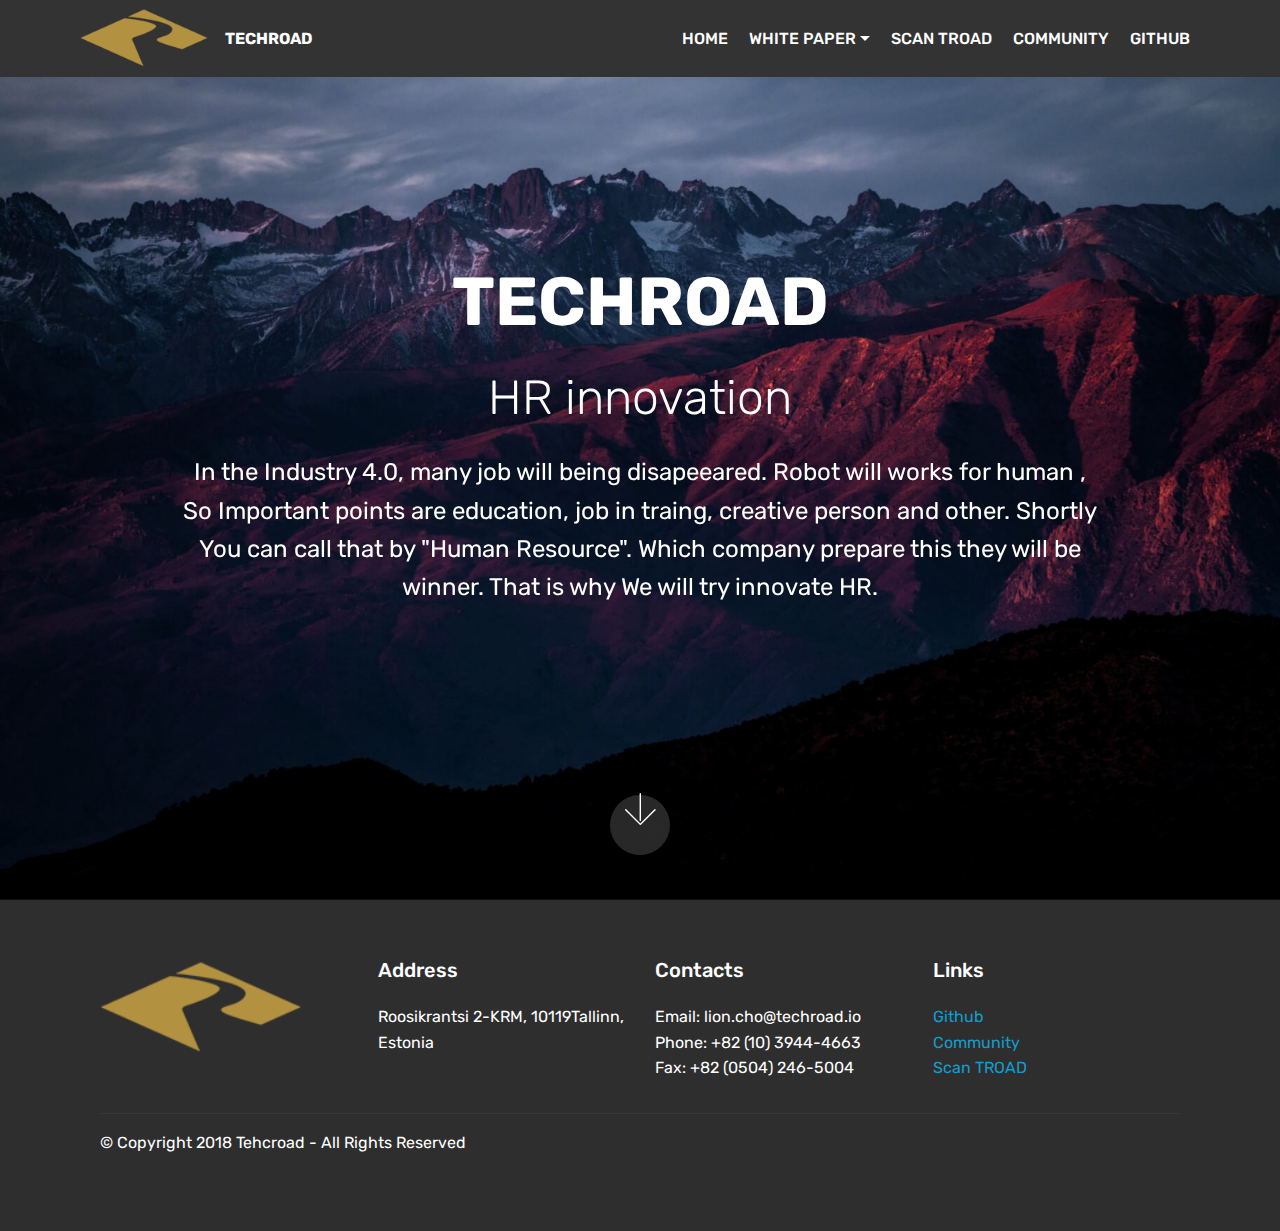
==== index.html @ 91a99c11 "Change Title" ====
<!DOCTYPE html>
<html >
<head>
  <!-- Site made with Mobirise Website Builder v4.8.1, https://mobirise.com -->
  <meta charset="UTF-8">
  <meta http-equiv="X-UA-Compatible" content="IE=edge">
  <meta name="generator" content="Mobirise v4.8.1, mobirise.com">
  <meta name="viewport" content="width=device-width, initial-scale=1, minimum-scale=1">
  <link rel="shortcut icon" href="assets/images/logo-techroad-169x78.png" type="image/x-icon">
  <meta name="description" content="">
  <title>TECHROAD - HR innovation</title>
  <link rel="stylesheet" href="assets/web/assets/mobirise-icons/mobirise-icons.css">
  <link rel="stylesheet" href="assets/tether/tether.min.css">
  <link rel="stylesheet" href="assets/bootstrap/css/bootstrap.min.css">
  <link rel="stylesheet" href="assets/bootstrap/css/bootstrap-grid.min.css">
  <link rel="stylesheet" href="assets/bootstrap/css/bootstrap-reboot.min.css">
  <link rel="stylesheet" href="assets/socicon/css/styles.css">
  <link rel="stylesheet" href="assets/dropdown/css/style.css">
  <link rel="stylesheet" href="assets/theme/css/style.css">
  <link rel="stylesheet" href="assets/mobirise/css/mbr-additional.css" type="text/css">
  <link rel="stylesheet" href="assets/mobirise/css/mbr-additional.css" type="text/css">
  <link rel="stylesheet" href="custom_assets/css/style.css" type="text/css">
  
</head>
<body>
  <section class="menu cid-qTkzRZLJNu" once="menu" id="menu1-0">

    

    <nav class="navbar navbar-expand beta-menu navbar-dropdown align-items-center navbar-fixed-top navbar-toggleable-sm">
        <button class="navbar-toggler navbar-toggler-right" type="button" data-toggle="collapse" data-target="#navbarSupportedContent" aria-controls="navbarSupportedContent" aria-expanded="false" aria-label="Toggle navigation">
            <div class="hamburger">
                <span></span>
                <span></span>
                <span></span>
                <span></span>
            </div>
        </button>
        <div class="menu-logo">
            <div class="navbar-brand">
                <span class="navbar-logo">
                    <a href="https://techroad.io">
                         <img src="assets/images/logo-techroad-169x78.png" alt="Mobirise" title="" style="height: 3.8rem;">
                    </a>
                </span>
                <span class="navbar-caption-wrap"><a class="navbar-caption text-white display-4" href="https://techroad.io">TECHROAD</a></span>
            </div>
        </div>
        <div class="collapse navbar-collapse" id="navbarSupportedContent">
            <ul class="navbar-nav nav-dropdown nav-right" data-app-modern-menu="true"><li class="nav-item">
                    <a class="nav-link link text-white display-4" href="index.html">
                        
                        HOME</a>
                </li><li class="nav-item dropdown open">
                    <a class="nav-link link text-white dropdown-toggle display-4" data-toggle="dropdown-submenu" aria-expanded="true">
                        
                        WHITE PAPER</a><div class="dropdown-menu">
                            <a class="text-white dropdown-item display-4" href="download/one_whitepaper_techroad.pdf" target="_blank">ENG, Onepaper</a>
                            <br>
                            <a class="text-white dropdown-item display-4" href="download/full_whitepaper_techroad.pdf" target="_blank">KOR, Fullpage<br></a></div>
                </li>
                <li class="nav-item"><a class="nav-link link text-white display-4" href="https://scan.techroad.io" target="_blank">SCAN TROAD</a></li><li class="nav-item"><a class="nav-link link text-white display-4" href="https://www.facebook.com/techroadio" target="_blank">
                        
                        COMMUNITY</a></li><li class="nav-item"><a class="nav-link link text-white display-4" href="https://github.com/chaineers/techroadcoin" target="_blank">GITHUB</a></li></ul>
            
        </div>
    </nav>
</section>

<section class="cid-qTkA127IK8 mbr-fullscreen mbr-parallax-background" id="header2-1">

    

    

    <div class="container align-center">
        <div class="row justify-content-md-center">
            <div class="mbr-white col-md-10">
                <h1 class="mbr-section-title mbr-bold pb-3 mbr-fonts-style display-1">TECHROAD</h1>
                <h3 class="mbr-section-subtitle align-center mbr-light pb-3 mbr-fonts-style display-2">
                    HR innovation</h3>
                <p class="mbr-text pb-3 mbr-fonts-style display-5">In the Industry 4.0, many job will being disapeeared. Robot will works for human , So Important points are education, job in traing, creative person and other. Shortly You can call that by "Human Resource". Which company prepare this they will be winner. That is why We will try innovate HR.</p>
                
            </div>
        </div>
    </div>
    <div class="mbr-arrow hidden-sm-down" aria-hidden="true">
        <a href="#next">
            <i class="mbri-down mbr-iconfont"></i>
        </a>
    </div>
</section>

<section class="cid-qTkAaeaxX5" id="footer1-2">

    

    

    <div class="container">
        <div class="media-container-row content text-white">
            <div class="col-12 col-md-3">
                <div class="media-wrap">
                    <a href="https://mobirise.com/">
                        <img src="assets/images/logo-techroad-169x78.png" alt="Mobirise" title="">
                    </a>
                </div>
            </div>
            <div class="col-12 col-md-3 mbr-fonts-style display-7">
                <h5 class="pb-3">
                    Address
                </h5>
                <p class="mbr-text">Roosikrantsi 2-KRM, 10119Tallinn, Estonia</p>
            </div>
            <div class="col-12 col-md-3 mbr-fonts-style display-7">
                <h5 class="pb-3">
                    Contacts
                </h5>
                <p class="mbr-text">
                    Email: lion.cho@techroad.io &nbsp; &nbsp;&nbsp;<br>Phone: +82 (10) 3944-4663 &nbsp; &nbsp;<br>Fax: +82 (0504) 246-5004
                </p>
            </div>
            <div class="col-12 col-md-3 mbr-fonts-style display-7">
                <h5 class="pb-3">
                    Links
                </h5>
                <p class="mbr-text"><a href="https://github.com/chaineers/techroadcoin" target="_blank">Github</a><br><a href="https://www.facebook.com/techroadio" target="_blank">Community</a><br><a href="https://a7exuhkake.execute-api.ap-northeast-2.amazonaws.com/prod/summary" target="_blank">Scan&nbsp;TROAD</a></p>
            </div>
        </div>
        <div class="footer-lower">
            <div class="media-container-row">
                <div class="col-sm-12">
                    <hr>
                </div>
            </div>
            <div class="media-container-row mbr-white">
                <div class="col-sm-6 copyright">
                    <p class="mbr-text mbr-fonts-style display-7">
                        © Copyright 2018 Tehcroad - All Rights Reserved
                    </p>
                </div>
                <div class="col-md-6">
                    
                </div>
            </div>
        </div>
    </div>
</section>


  <script src="assets/web/assets/jquery/jquery.min.js"></script>
  <script src="assets/popper/popper.min.js"></script>
  <script src="assets/tether/tether.min.js"></script>
  <script src="assets/bootstrap/js/bootstrap.min.js"></script>
  <script src="assets/dropdown/js/script.min.js"></script>
  <script src="assets/touchswipe/jquery.touch-swipe.min.js"></script>
  <script src="assets/parallax/jarallax.min.js"></script>
  <script src="assets/smoothscroll/smooth-scroll.js"></script>
  <script src="assets/theme/js/script.js"></script>
  <script src="custom_assets/js/script.js"></script>
  
  
</body>
</html>
---- assets/web/assets/mobirise-icons/mobirise-icons.css ----
@font-face {
  font-family: 'MobiriseIcons';
  src:  url('mobirise-icons.eot?spat4u');
  src:  url('mobirise-icons.eot?spat4u#iefix') format('embedded-opentype'),
    url('mobirise-icons.ttf?spat4u') format('truetype'),
    url('mobirise-icons.woff?spat4u') format('woff'),
    url('mobirise-icons.svg?spat4u#MobiriseIcons') format('svg');
  font-weight: normal;
  font-style: normal;
}

[class^="mbri-"], [class*=" mbri-"] {
  /* use !important to prevent issues with browser extensions that change fonts */
  font-family: MobiriseIcons !important;
  speak: none;
  font-style: normal;
  font-weight: normal;
  font-variant: normal;
  text-transform: none;
  line-height: 1;

  /* Better Font Rendering =========== */
  -webkit-font-smoothing: antialiased;
  -moz-osx-font-smoothing: grayscale;
}

.mbri-add-submenu:before {
  content: "\e900";
}
.mbri-alert:before {
  content: "\e901";
}
.mbri-align-center:before {
  content: "\e902";
}
.mbri-align-justify:before {
  content: "\e903";
}
.mbri-align-left:before {
  content: "\e904";
}
.mbri-align-right:before {
  content: "\e905";
}
.mbri-android:before {
  content: "\e906";
}
.mbri-apple:before {
  content: "\e907";
}
.mbri-arrow-down:before {
  content: "\e908";
}
.mbri-arrow-next:before {
  content: "\e909";
}
.mbri-arrow-prev:before {
  content: "\e90a";
}
.mbri-arrow-up:before {
  content: "\e90b";
}
.mbri-bold:before {
  content: "\e90c";
}
.mbri-bookmark:before {
  content: "\e90d";
}
.mbri-bootstrap:before {
  content: "\e90e";
}
.mbri-briefcase:before {
  content: "\e90f";
}
.mbri-browse:before {
  content: "\e910";
}
.mbri-bulleted-list:before {
  content: "\e911";
}
.mbri-calendar:before {
  content: "\e912";
}
.mbri-camera:before {
  content: "\e913";
}
.mbri-cart-add:before {
  content: "\e914";
}
.mbri-cart-full:before {
  content: "\e915";
}
.mbri-cash:before {
  content: "\e916";
}
.mbri-change-style:before {
  content: "\e917";
}
.mbri-chat:before {
  content: "\e918";
}
.mbri-clock:before {
  content: "\e919";
}
.mbri-close:before {
  content: "\e91a";
}
.mbri-cloud:before {
  content: "\e91b";
}
.mbri-code:before {
  content: "\e91c";
}
.mbri-contact-form:before {
  content: "\e91d";
}
.mbri-credit-card:before {
  content: "\e91e";
}
.mbri-cursor-click:before {
  content: "\e91f";
}
.mbri-cust-feedback:before {
  content: "\e920";
}
.mbri-database:before {
  content: "\e921";
}
.mbri-delivery:before {
  content: "\e922";
}
.mbri-desktop:before {
  content: "\e923";
}
.mbri-devices:before {
  content: "\e924";
}
.mbri-down:before {
  content: "\e925";
}
.mbri-download:before {
  content: "\e989";
}
.mbri-drag-n-drop:before {
  content: "\e927";
}
.mbri-drag-n-drop2:before {
  content: "\e928";
}
.mbri-edit:before {
  content: "\e929";
}
.mbri-edit2:before {
  content: "\e92a";
}
.mbri-error:before {
  content: "\e92b";
}
.mbri-extension:before {
  content: "\e92c";
}
.mbri-features:before {
  content: "\e92d";
}
.mbri-file:before {
  content: "\e92e";
}
.mbri-flag:before {
  content: "\e92f";
}
.mbri-folder:before {
  content: "\e930";
}
.mbri-gift:before {
  content: "\e931";
}
.mbri-github:before {
  content: "\e932";
}
.mbri-globe:before {
  content: "\e933";
}
.mbri-globe-2:before {
  content: "\e934";
}
.mbri-growing-chart:before {
  content: "\e935";
}
.mbri-hearth:before {
  content: "\e936";
}
.mbri-help:before {
  content: "\e937";
}
.mbri-home:before {
  content: "\e938";
}
.mbri-hot-cup:before {
  content: "\e939";
}
.mbri-idea:before {
  content: "\e93a";
}
.mbri-image-gallery:before {
  content: "\e93b";
}
.mbri-image-slider:before {
  content: "\e93c";
}
.mbri-info:before {
  content: "\e93d";
}
.mbri-italic:before {
  content: "\e93e";
}
.mbri-key:before {
  content: "\e93f";
}
.mbri-laptop:before {
  content: "\e940";
}
.mbri-layers:before {
  content: "\e941";
}
.mbri-left-right:before {
  content: "\e942";
}
.mbri-left:before {
  content: "\e943";
}
.mbri-letter:before {
  content: "\e944";
}
.mbri-like:before {
  content: "\e945";
}
.mbri-link:before {
  content: "\e946";
}
.mbri-lock:before {
  content: "\e947";
}
.mbri-login:before {
  content: "\e948";
}
.mbri-logout:before {
  content: "\e949";
}
.mbri-magic-stick:before {
  content: "\e94a";
}
.mbri-map-pin:before {
  content: "\e94b";
}
.mbri-menu:before {
  content: "\e94c";
}
.mbri-mobile:before {
  content: "\e94d";
}
.mbri-mobile2:before {
  content: "\e94e";
}
.mbri-mobirise:before {
  content: "\e94f";
}
.mbri-more-horizontal:before {
  content: "\e950";
}
.mbri-more-vertical:before {
  content: "\e951";
}
.mbri-music:before {
  content: "\e952";
}
.mbri-new-file:before {
  content: "\e953";
}
.mbri-numbered-list:before {
  content: "\e954";
}
.mbri-opened-folder:before {
  content: "\e955";
}
.mbri-pages:before {
  content: "\e956";
}
.mbri-paper-plane:before {
  content: "\e957";
}
.mbri-paperclip:before {
  content: "\e958";
}
.mbri-photo:before {
  content: "\e959";
}
.mbri-photos:before {
  content: "\e95a";
}
.mbri-pin:before {
  content: "\e95b";
}
.mbri-play:before {
  content: "\e95c";
}
.mbri-plus:before {
  content: "\e95d";
}
.mbri-preview:before {
  content: "\e95e";
}
.mbri-print:before {
  content: "\e95f";
}
.mbri-protect:before {
  content: "\e960";
}
.mbri-question:before {
  content: "\e961";
}
.mbri-quote-left:before {
  content: "\e962";
}
.mbri-quote-right:before {
  content: "\e963";
}
.mbri-refresh:before {
  content: "\e964";
}
.mbri-responsive:before {
  content: "\e965";
}
.mbri-right:before {
  content: "\e966";
}
.mbri-rocket:before {
  content: "\e967";
}
.mbri-sad-face:before {
  content: "\e968";
}
.mbri-sale:before {
  content: "\e969";
}
.mbri-save:before {
  content: "\e96a";
}
.mbri-search:before {
  content: "\e96b";
}
.mbri-setting:before {
  content: "\e96c";
}
.mbri-setting2:before {
  content: "\e96d";
}
.mbri-setting3:before {
  content: "\e96e";
}
.mbri-share:before {
  content: "\e96f";
}
.mbri-shopping-bag:before {
  content: "\e970";
}
.mbri-shopping-basket:before {
  content: "\e971";
}
.mbri-shopping-cart:before {
  content: "\e972";
}
.mbri-sites:before {
  content: "\e973";
}
.mbri-smile-face:before {
  content: "\e974";
}
.mbri-speed:before {
  content: "\e975";
}
.mbri-star:before {
  content: "\e976";
}
.mbri-success:before {
  content: "\e977";
}
.mbri-sun:before {
  content: "\e978";
}
.mbri-sun2:before {
  content: "\e979";
}
.mbri-tablet:before {
  content: "\e97a";
}
.mbri-tablet-vertical:before {
  content: "\e97b";
}
.mbri-target:before {
  content: "\e97c";
}
.mbri-timer:before {
  content: "\e97d";
}
.mbri-to-ftp:before {
  content: "\e97e";
}
.mbri-to-local-drive:before {
  content: "\e97f";
}
.mbri-touch-swipe:before {
  content: "\e980";
}
.mbri-touch:before {
  content: "\e981";
}
.mbri-trash:before {
  content: "\e982";
}
.mbri-underline:before {
  content: "\e983";
}
.mbri-unlink:before {
  content: "\e984";
}
.mbri-unlock:before {
  content: "\e985";
}
.mbri-up-down:before {
  content: "\e986";
}
.mbri-up:before {
  content: "\e987";
}
.mbri-update:before {
  content: "\e988";
}
.mbri-upload:before {
 content: "\e926"; 
}
.mbri-user:before {
  content: "\e98a";
}
.mbri-user2:before {
  content: "\e98b";
}
.mbri-users:before {
  content: "\e98c";
}
.mbri-video:before {
  content: "\e98d";
}
.mbri-video-play:before {
  content: "\e98e";
}
.mbri-watch:before {
  content: "\e98f";
}
.mbri-website-theme:before {
  content: "\e990";
}
.mbri-wifi:before {
  content: "\e991";
}
.mbri-windows:before {
  content: "\e992";
}
.mbri-zoom-out:before {
  content: "\e993";
}
.mbri-redo:before {
  content: "\e994";
}
.mbri-undo:before {
  content: "\e995";
}
---- assets/socicon/css/styles.css ----
@charset "UTF-8";

@font-face {
  font-family: "socicon";
  src:url("../fonts/socicon.eot");
  src:url("../fonts/socicon.eot?#iefix") format("embedded-opentype"),
    url("../fonts/socicon.woff") format("woff"),
    url("../fonts/socicon.ttf") format("truetype"),
    url("../fonts/socicon.svg#socicon") format("svg");
  font-weight: normal;
  font-style: normal;

}

[data-icon]:before {
  font-family: "socicon" !important;
  content: attr(data-icon);
  font-style: normal !important;
  font-weight: normal !important;
  font-variant: normal !important;
  text-transform: none !important;
  speak: none;
  line-height: 1;
  -webkit-font-smoothing: antialiased;
  -moz-osx-font-smoothing: grayscale;
}

[class^="socicon-"]:before,
[class*=" socicon-"]:before {
  font-family: "socicon" !important;
  font-style: normal !important;
  font-weight: normal !important;
  font-variant: normal !important;
  text-transform: none !important;
  speak: none;
  line-height: 1;
  -webkit-font-smoothing: antialiased;
  -moz-osx-font-smoothing: grayscale;
}

.socicon-modelmayhem:before {
  content: "\e000";
}
.socicon-mixcloud:before {
  content: "\e001";
}
.socicon-drupal:before {
  content: "\e002";
}
.socicon-swarm:before {
  content: "\e003";
}
.socicon-istock:before {
  content: "\e004";
}
.socicon-yammer:before {
  content: "\e005";
}
.socicon-ello:before {
  content: "\e006";
}
.socicon-stackoverflow:before {
  content: "\e007";
}
.socicon-persona:before {
  content: "\e008";
}
.socicon-triplej:before {
  content: "\e009";
}
.socicon-houzz:before {
  content: "\e00a";
}
.socicon-rss:before {
  content: "\e00b";
}
.socicon-paypal:before {
  content: "\e00c";
}
.socicon-odnoklassniki:before {
  content: "\e00d";
}
.socicon-airbnb:before {
  content: "\e00e";
}
.socicon-periscope:before {
  content: "\e00f";
}
.socicon-outlook:before {
  content: "\e010";
}
.socicon-coderwall:before {
  content: "\e011";
}
.socicon-tripadvisor:before {
  content: "\e012";
}
.socicon-appnet:before {
  content: "\e013";
}
.socicon-goodreads:before {
  content: "\e014";
}
.socicon-tripit:before {
  content: "\e015";
}
.socicon-lanyrd:before {
  content: "\e016";
}
.socicon-slideshare:before {
  content: "\e017";
}
.socicon-buffer:before {
  content: "\e018";
}
.socicon-disqus:before {
  content: "\e019";
}
.socicon-vkontakte:before {
  content: "\e01a";
}
.socicon-whatsapp:before {
  content: "\e01b";
}
.socicon-patreon:before {
  content: "\e01c";
}
.socicon-storehouse:before {
  content: "\e01d";
}
.socicon-pocket:before {
  content: "\e01e";
}
.socicon-mail:before {
  content: "\e01f";
}
.socicon-blogger:before {
  content: "\e020";
}
.socicon-technorati:before {
  content: "\e021";
}
.socicon-reddit:before {
  content: "\e022";
}
.socicon-dribbble:before {
  content: "\e023";
}
.socicon-stumbleupon:before {
  content: "\e024";
}
.socicon-digg:before {
  content: "\e025";
}
.socicon-envato:before {
  content: "\e026";
}
.socicon-behance:before {
  content: "\e027";
}
.socicon-delicious:before {
  content: "\e028";
}
.socicon-deviantart:before {
  content: "\e029";
}
.socicon-forrst:before {
  content: "\e02a";
}
.socicon-play:before {
  content: "\e02b";
}
.socicon-zerply:before {
  content: "\e02c";
}
.socicon-wikipedia:before {
  content: "\e02d";
}
.socicon-apple:before {
  content: "\e02e";
}
.socicon-flattr:before {
  content: "\e02f";
}
.socicon-github:before {
  content: "\e030";
}
.socicon-renren:before {
  content: "\e031";
}
.socicon-friendfeed:before {
  content: "\e032";
}
.socicon-newsvine:before {
  content: "\e033";
}
.socicon-identica:before {
  content: "\e034";
}
.socicon-bebo:before {
  content: "\e035";
}
.socicon-zynga:before {
  content: "\e036";
}
.socicon-steam:before {
  content: "\e037";
}
.socicon-xbox:before {
  content: "\e038";
}
.socicon-windows:before {
  content: "\e039";
}
.socicon-qq:before {
  content: "\e03a";
}
.socicon-douban:before {
  content: "\e03b";
}
.socicon-meetup:before {
  content: "\e03c";
}
.socicon-playstation:before {
  content: "\e03d";
}
.socicon-android:before {
  content: "\e03e";
}
.socicon-snapchat:before {
  content: "\e03f";
}
.socicon-twitter:before {
  content: "\e040";
}
.socicon-facebook:before {
  content: "\e041";
}
.socicon-googleplus:before {
  content: "\e042";
}
.socicon-pinterest:before {
  content: "\e043";
}
.socicon-foursquare:before {
  content: "\e044";
}
.socicon-yahoo:before {
  content: "\e045";
}
.socicon-skype:before {
  content: "\e046";
}
.socicon-yelp:before {
  content: "\e047";
}
.socicon-feedburner:before {
  content: "\e048";
}
.socicon-linkedin:before {
  content: "\e049";
}
.socicon-viadeo:before {
  content: "\e04a";
}
.socicon-xing:before {
  content: "\e04b";
}
.socicon-myspace:before {
  content: "\e04c";
}
.socicon-soundcloud:before {
  content: "\e04d";
}
.socicon-spotify:before {
  content: "\e04e";
}
.socicon-grooveshark:before {
  content: "\e04f";
}
.socicon-lastfm:before {
  content: "\e050";
}
.socicon-youtube:before {
  content: "\e051";
}
.socicon-vimeo:before {
  content: "\e052";
}
.socicon-dailymotion:before {
  content: "\e053";
}
.socicon-vine:before {
  content: "\e054";
}
.socicon-flickr:before {
  content: "\e055";
}
.socicon-500px:before {
  content: "\e056";
}
.socicon-wordpress:before {
  content: "\e058";
}
.socicon-tumblr:before {
  content: "\e059";
}
.socicon-twitch:before {
  content: "\e05a";
}
.socicon-8tracks:before {
  content: "\e05b";
}
.socicon-amazon:before {
  content: "\e05c";
}
.socicon-icq:before {
  content: "\e05d";
}
.socicon-smugmug:before {
  content: "\e05e";
}
.socicon-ravelry:before {
  content: "\e05f";
}
.socicon-weibo:before {
  content: "\e060";
}
.socicon-baidu:before {
  content: "\e061";
}
.socicon-angellist:before {
  content: "\e062";
}
.socicon-ebay:before {
  content: "\e063";
}
.socicon-imdb:before {
  content: "\e064";
}
.socicon-stayfriends:before {
  content: "\e065";
}
.socicon-residentadvisor:before {
  content: "\e066";
}
.socicon-google:before {
  content: "\e067";
}
.socicon-yandex:before {
  content: "\e068";
}
.socicon-sharethis:before {
  content: "\e069";
}
.socicon-bandcamp:before {
  content: "\e06a";
}
.socicon-itunes:before {
  content: "\e06b";
}
.socicon-deezer:before {
  content: "\e06c";
}
.socicon-telegram:before {
  content: "\e06e";
}
.socicon-openid:before {
  content: "\e06f";
}
.socicon-amplement:before {
  content: "\e070";
}
.socicon-viber:before {
  content: "\e071";
}
.socicon-zomato:before {
  content: "\e072";
}
.socicon-draugiem:before {
  content: "\e074";
}
.socicon-endomodo:before {
  content: "\e075";
}
.socicon-filmweb:before {
  content: "\e076";
}
.socicon-stackexchange:before {
  content: "\e077";
}
.socicon-wykop:before {
  content: "\e078";
}
.socicon-teamspeak:before {
  content: "\e079";
}
.socicon-teamviewer:before {
  content: "\e07a";
}
.socicon-ventrilo:before {
  content: "\e07b";
}
.socicon-younow:before {
  content: "\e07c";
}
.socicon-raidcall:before {
  content: "\e07d";
}
.socicon-mumble:before {
  content: "\e07e";
}
.socicon-medium:before {
  content: "\e06d";
}
.socicon-bebee:before {
  content: "\e07f";
}
.socicon-hitbox:before {
  content: "\e080";
}
.socicon-reverbnation:before {
  content: "\e081";
}
.socicon-formulr:before {
  content: "\e082";
}
.socicon-instagram:before {
  content: "\e057";
}
.socicon-battlenet:before {
  content: "\e083";
}
.socicon-chrome:before {
  content: "\e084";
}
.socicon-discord:before {
  content: "\e086";
}
.socicon-issuu:before {
  content: "\e087";
}
.socicon-macos:before {
  content: "\e088";
}
.socicon-firefox:before {
  content: "\e089";
}
.socicon-opera:before {
  content: "\e08d";
}
.socicon-keybase:before {
  content: "\e090";
}
.socicon-alliance:before {
  content: "\e091";
}
.socicon-livejournal:before {
  content: "\e092";
}
.socicon-googlephotos:before {
  content: "\e093";
}
.socicon-horde:before {
  content: "\e094";
}
.socicon-etsy:before {
  content: "\e095";
}
.socicon-zapier:before {
  content: "\e096";
}
.socicon-google-scholar:before {
  content: "\e097";
}
.socicon-researchgate:before {
  content: "\e098";
}
.socicon-wechat:before {
  content: "\e099";
}
.socicon-strava:before {
  content: "\e09a";
}
.socicon-line:before {
  content: "\e09b";
}
.socicon-lyft:before {
  content: "\e09c";
}
.socicon-uber:before {
  content: "\e09d";
}
.socicon-songkick:before {
  content: "\e09e";
}
.socicon-viewbug:before {
  content: "\e09f";
}
.socicon-googlegroups:before {
  content: "\e0a0";
}
.socicon-quora:before {
  content: "\e073";
}
.socicon-diablo:before {
  content: "\e085";
}
.socicon-blizzard:before {
  content: "\e0a1";
}
.socicon-hearthstone:before {
  content: "\e08b";
}
.socicon-heroes:before {
  content: "\e08a";
}
.socicon-overwatch:before {
  content: "\e08c";
}
.socicon-warcraft:before {
  content: "\e08e";
}
.socicon-starcraft:before {
  content: "\e08f";
}
.socicon-beam:before {
  content: "\e0a2";
}
.socicon-curse:before {
  content: "\e0a3";
}
.socicon-player:before {
  content: "\e0a4";
}
.socicon-streamjar:before {
  content: "\e0a5";
}
.socicon-nintendo:before {
  content: "\e0a6";
}
.socicon-hellocoton:before {
  content: "\e0a7";
}
---- assets/dropdown/css/style.css ----
.navbar-dropdown {
  left: 0;
  padding: 0;
  position: absolute;
  right: 0;
  top: 0;
  transition: all 0.45s ease;
  z-index: 1030;
  background: #282828; }
  .navbar-dropdown .navbar-logo {
    margin-right: 0.8rem;
    transition: margin 0.3s ease-in-out;
    vertical-align: middle; }
    .navbar-dropdown .navbar-logo img {
      height: 3.125rem;
      transition: all 0.3s ease-in-out; }
    .navbar-dropdown .navbar-logo.mbr-iconfont {
      font-size: 3.125rem;
      line-height: 3.125rem; }
  .navbar-dropdown .navbar-caption {
    font-weight: 700;
    white-space: normal;
    vertical-align: -4px;
    line-height: 3.125rem !important; }
    .navbar-dropdown .navbar-caption, .navbar-dropdown .navbar-caption:hover {
      color: inherit;
      text-decoration: none; }
  .navbar-dropdown .mbr-iconfont + .navbar-caption {
    vertical-align: -1px; }
  .navbar-dropdown.navbar-fixed-top {
    position: fixed; }
  .navbar-dropdown .navbar-brand span {
    vertical-align: -4px; }
  .navbar-dropdown.bg-color.transparent {
    background: none; }
  .navbar-dropdown.navbar-short .navbar-brand {
    padding: 0.625rem 0; }
    .navbar-dropdown.navbar-short .navbar-brand span {
      vertical-align: -1px; }
  .navbar-dropdown.navbar-short .navbar-caption {
    line-height: 2.375rem !important;
    vertical-align: -2px; }
  .navbar-dropdown.navbar-short .navbar-logo {
    margin-right: 0.5rem; }
    .navbar-dropdown.navbar-short .navbar-logo img {
      height: 2.375rem; }
    .navbar-dropdown.navbar-short .navbar-logo.mbr-iconfont {
      font-size: 2.375rem;
      line-height: 2.375rem; }
  .navbar-dropdown.navbar-short .mbr-table-cell {
    height: 3.625rem; }
  .navbar-dropdown .navbar-close {
    left: 0.6875rem;
    position: fixed;
    top: 0.75rem;
    z-index: 1000; }
  .navbar-dropdown .hamburger-icon {
    content: "";
    display: inline-block;
    vertical-align: middle;
    width: 16px;
    -webkit-box-shadow: 0 -6px 0 1px #282828,0 0 0 1px #282828,0 6px 0 1px #282828;
    -moz-box-shadow: 0 -6px 0 1px #282828,0 0 0 1px #282828,0 6px 0 1px #282828;
    box-shadow: 0 -6px 0 1px #282828,0 0 0 1px #282828,0 6px 0 1px #282828; }

.dropdown-menu .dropdown-toggle[data-toggle="dropdown-submenu"]::after {
  border-bottom: 0.35em solid transparent;
  border-left: 0.35em solid;
  border-right: 0;
  border-top: 0.35em solid transparent;
  margin-left: 0.3rem; }

.dropdown-menu .dropdown-item:focus {
  outline: 0; }

.nav-dropdown {
  font-size: 0.75rem;
  font-weight: 500;
  height: auto !important; }
  .nav-dropdown .nav-btn {
    padding-left: 1rem; }
  .nav-dropdown .link {
    margin: .667em 1.667em;
    font-weight: 500;
    padding: 0;
    transition: color .2s ease-in-out; }
    .nav-dropdown .link.dropdown-toggle {
      margin-right: 2.583em; }
      .nav-dropdown .link.dropdown-toggle::after {
        margin-left: .25rem;
        border-top: 0.35em solid;
        border-right: 0.35em solid transparent;
        border-left: 0.35em solid transparent;
        border-bottom: 0; }
      .nav-dropdown .link.dropdown-toggle[aria-expanded="true"] {
        margin: 0;
        padding: 0.667em 3.263em  0.667em 1.667em; }
  .nav-dropdown .link::after,
  .nav-dropdown .dropdown-item::after {
    color: inherit; }
  .nav-dropdown .btn {
    font-size: 0.75rem;
    font-weight: 700;
    letter-spacing: 0;
    margin-bottom: 0;
    padding-left: 1.25rem;
    padding-right: 1.25rem; }
  .nav-dropdown .dropdown-menu {
    border-radius: 0;
    border: 0;
    left: 0;
    margin: 0;
    padding-bottom: 1.25rem;
    padding-top: 1.25rem;
    position: relative; }
  .nav-dropdown .dropdown-submenu {
    margin-left: 0.125rem;
    top: 0; }
  .nav-dropdown .dropdown-item {
    font-weight: 500;
    line-height: 2;
    padding: 0.3846em 4.615em 0.3846em 1.5385em;
    position: relative;
    transition: color .2s ease-in-out, background-color .2s ease-in-out; }
    .nav-dropdown .dropdown-item::after {
      margin-top: -0.3077em;
      position: absolute;
      right: 1.1538em;
      top: 50%; }
    .nav-dropdown .dropdown-item:focus, .nav-dropdown .dropdown-item:hover {
      background: none; }

@media (max-width: 767px) {
  .nav-dropdown.navbar-toggleable-sm {
    bottom: 0;
    display: none;
    left: 0;
    overflow-x: hidden;
    position: fixed;
    top: 0;
    transform: translateX(-100%);
    -ms-transform: translateX(-100%);
    -webkit-transform: translateX(-100%);
    width: 18.75rem;
    z-index: 999; } }
.nav-dropdown.navbar-toggleable-xl {
  bottom: 0;
  display: none;
  left: 0;
  overflow-x: hidden;
  position: fixed;
  top: 0;
  transform: translateX(-100%);
  -ms-transform: translateX(-100%);
  -webkit-transform: translateX(-100%);
  width: 18.75rem;
  z-index: 999; }

.nav-dropdown-sm {
  display: block !important;
  overflow-x: hidden;
  overflow: auto;
  padding-top: 3.875rem; }
  .nav-dropdown-sm::after {
    content: "";
    display: block;
    height: 3rem;
    width: 100%; }
  .nav-dropdown-sm.collapse.in ~ .navbar-close {
    display: block !important; }
  .nav-dropdown-sm.collapsing, .nav-dropdown-sm.collapse.in {
    transform: translateX(0);
    -ms-transform: translateX(0);
    -webkit-transform: translateX(0);
    transition: all 0.25s ease-out;
    -webkit-transition: all 0.25s ease-out;
    background: #282828; }
  .nav-dropdown-sm.collapsing[aria-expanded="false"] {
    transform: translateX(-100%);
    -ms-transform: translateX(-100%);
    -webkit-transform: translateX(-100%); }
  .nav-dropdown-sm .nav-item {
    display: block;
    margin-left: 0 !important;
    padding-left: 0; }
  .nav-dropdown-sm .link,
  .nav-dropdown-sm .dropdown-item {
    border-top: 1px dotted rgba(255, 255, 255, 0.1);
    font-size: 0.8125rem;
    line-height: 1.6;
    margin: 0 !important;
    padding: 0.875rem 2.4rem 0.875rem 1.5625rem !important;
    position: relative;
    white-space: normal; }
    .nav-dropdown-sm .link:focus, .nav-dropdown-sm .link:hover,
    .nav-dropdown-sm .dropdown-item:focus,
    .nav-dropdown-sm .dropdown-item:hover {
      background: rgba(0, 0, 0, 0.2) !important;
      color: #c0a375; }
  .nav-dropdown-sm .nav-btn {
    position: relative;
    padding: 1.5625rem 1.5625rem 0 1.5625rem; }
    .nav-dropdown-sm .nav-btn::before {
      border-top: 1px dotted rgba(255, 255, 255, 0.1);
      content: "";
      left: 0;
      position: absolute;
      top: 0;
      width: 100%; }
    .nav-dropdown-sm .nav-btn + .nav-btn {
      padding-top: 0.625rem; }
      .nav-dropdown-sm .nav-btn + .nav-btn::before {
        display: none; }
  .nav-dropdown-sm .btn {
    padding: 0.625rem 0; }
  .nav-dropdown-sm .dropdown-toggle[data-toggle="dropdown-submenu"]::after {
    margin-left: .25rem;
    border-top: 0.35em solid;
    border-right: 0.35em solid transparent;
    border-left: 0.35em solid transparent;
    border-bottom: 0; }
  .nav-dropdown-sm .dropdown-toggle[data-toggle="dropdown-submenu"][aria-expanded="true"]::after {
    border-top: 0;
    border-right: 0.35em solid transparent;
    border-left: 0.35em solid transparent;
    border-bottom: 0.35em solid; }
  .nav-dropdown-sm .dropdown-menu {
    margin: 0;
    padding: 0;
    position: relative;
    top: 0;
    left: 0;
    width: 100%;
    border: 0;
    float: none;
    border-radius: 0;
    background: none; }
  .nav-dropdown-sm .dropdown-submenu {
    left: 100%;
    margin-left: 0.125rem;
    margin-top: -1.25rem;
    top: 0; }

.navbar-toggleable-sm .nav-dropdown .dropdown-menu {
  position: absolute; }

.navbar-toggleable-sm .nav-dropdown .dropdown-submenu {
  left: 100%;
  margin-left: 0.125rem;
  margin-top: -1.25rem;
  top: 0; }

.navbar-toggleable-sm.opened .nav-dropdown .dropdown-menu {
  position: relative; }

.navbar-toggleable-sm.opened .nav-dropdown .dropdown-submenu {
  left: 0;
  margin-left: 00rem;
  margin-top: 0rem;
  top: 0; }

.is-builder .nav-dropdown.collapsing {
  transition: none !important; }

/*# sourceMappingURL=style.css.map */
---- assets/theme/css/style.css ----
/*!
 * Mobirise v4 theme (https://mobirise.com/)
 * Copyright 2017 Mobirise
 */
section {
  background-color: #eeeeee; }

section,
.container,
.container-fluid {
  position: relative;
  word-wrap: break-word; }

a.mbr-iconfont:hover {
  text-decoration: none; }

.article .lead p, .article .lead ul, .article .lead ol, .article .lead pre, .article .lead blockquote {
  margin-bottom: 0; }

a {
  font-style: normal;
  font-weight: 400;
  cursor: pointer; }
  a, a:hover {
    text-decoration: none; }

figure {
  margin-bottom: 0; }

body {
  color: #232323; }

h1, h2, h3, h4, h5, h6,
.h1, .h2, .h3, .h4, .h5, .h6,
.display-1, .display-2, .display-3, .display-4 {
  line-height: 1;
  word-break: break-word;
  word-wrap: break-word; }

b, strong {
  font-weight: bold; }

blockquote {
  padding: 10px 0 10px 20px;
  position: relative;
  border-left: 2px solid;
  border-color: #ff3366; }

input:-webkit-autofill, input:-webkit-autofill:hover, input:-webkit-autofill:focus, input:-webkit-autofill:active {
  transition-delay: 9999s;
  transition-property: background-color, color; }

textarea[type="hidden"] {
  display: none; }

body {
  position: relative; }

section {
  background-position: 50% 50%;
  background-repeat: no-repeat;
  background-size: cover; }
  section .mbr-background-video,
  section .mbr-background-video-preview {
    position: absolute;
    bottom: 0;
    left: 0;
    right: 0;
    top: 0; }

.hidden {
  visibility: hidden; }

.mbr-z-index20 {
  z-index: 20; }

/*! Base colors */
.mbr-white {
  color: #ffffff; }

.mbr-black {
  color: #000000; }

.mbr-bg-white {
  background-color: #ffffff; }

.mbr-bg-black {
  background-color: #000000; }

/*! Text-aligns */
.align-left {
  text-align: left; }

.align-center {
  text-align: center; }

.align-right {
  text-align: right; }

@media (max-width: 767px) {
  .align-left, .align-center, .align-right, .mbr-section-btn, .mbr-section-title {
    text-align: center; } }
/*! Font-weight  */
.mbr-light {
  font-weight: 300; }

.mbr-regular {
  font-weight: 400; }

.mbr-semibold {
  font-weight: 500; }

.mbr-bold {
  font-weight: 700; }

/*! Media  */
.media-size-item {
  -webkit-flex: 1 1 auto;
  -moz-flex: 1 1 auto;
  -ms-flex: 1 1 auto;
  -o-flex: 1 1 auto;
  flex: 1 1 auto; }

.media-content {
  -webkit-flex-basis: 100%;
  flex-basis: 100%; }

.media-container-row {
  display: -ms-flexbox;
  display: -webkit-flex;
  display: flex;
  -webkit-flex-direction: row;
  -ms-flex-direction: row;
  flex-direction: row;
  -webkit-flex-wrap: wrap;
  -ms-flex-wrap: wrap;
  flex-wrap: wrap;
  -webkit-justify-content: center;
  -ms-flex-pack: center;
  justify-content: center;
  -webkit-align-content: center;
  -ms-flex-line-pack: center;
  align-content: center;
  -webkit-align-items: start;
  -ms-flex-align: start;
  align-items: start; }
  .media-container-row .media-size-item {
    width: 400px; }

.media-container-column {
  display: -ms-flexbox;
  display: -webkit-flex;
  display: flex;
  -webkit-flex-direction: column;
  -ms-flex-direction: column;
  flex-direction: column;
  -webkit-flex-wrap: wrap;
  -ms-flex-wrap: wrap;
  flex-wrap: wrap;
  -webkit-justify-content: center;
  -ms-flex-pack: center;
  justify-content: center;
  -webkit-align-content: center;
  -ms-flex-line-pack: center;
  align-content: center;
  -webkit-align-items: stretch;
  -ms-flex-align: stretch;
  align-items: stretch; }
  .media-container-column > * {
    width: 100%; }

@media (min-width: 992px) {
  .media-container-row {
    -webkit-flex-wrap: nowrap;
    -ms-flex-wrap: nowrap;
    flex-wrap: nowrap; } }
figure {
  overflow: hidden; }

figure[mbr-media-size] {
  transition: width 0.1s; }

.mbr-figure img, .mbr-figure iframe {
  display: block;
  width: 100%; }

.card {
  background-color: transparent;
  border: none; }

.card-img {
  text-align: center;
  flex-shrink: 0; }

.media {
  max-width: 100%;
  margin: 0 auto; }

.mbr-figure {
  -ms-flex-item-align: center;
  -ms-grid-row-align: center;
  -webkit-align-self: center;
  align-self: center; }

.media-container > div {
  max-width: 100%; }

.mbr-figure img, .card-img img {
  width: 100%; }

@media (max-width: 991px) {
  .media-size-item {
    width: auto !important; }

  .media {
    width: auto; }

  .mbr-figure {
    width: 100% !important; } }
/*! Buttons */
.mbr-section-btn {
  margin-left: -.25rem;
  margin-right: -.25rem;
  font-size: 0; }

nav .mbr-section-btn {
  margin-left: 0rem;
  margin-right: 0rem; }

/*! Btn icon margin */
.btn .mbr-iconfont, .btn.btn-sm .mbr-iconfont {
  cursor: pointer;
  margin-right: 0.5rem; }

.btn.btn-md .mbr-iconfont, .btn.btn-md .mbr-iconfont {
  margin-right: 0.8rem; }

.mbr-regular {
  font-weight: 400; }

.mbr-semibold {
  font-weight: 500; }

.mbr-bold {
  font-weight: 700; }

[type="submit"] {
  -webkit-appearance: none; }

/*! Full-screen */
.mbr-fullscreen .mbr-overlay {
  min-height: 100vh; }

.mbr-fullscreen {
  display: flex;
  display: -webkit-flex;
  display: -moz-flex;
  display: -ms-flex;
  display: -o-flex;
  align-items: center;
  -webkit-align-items: center;
  min-height: 100vh;
  padding-top: 3rem;
  padding-bottom: 3rem; }

/*! Map */
.map {
  height: 25rem;
  position: relative; }
  .map iframe {
    width: 100%;
    height: 100%; }

/* Form */
.form-asterisk {
  font-family: initial;
  position: absolute;
  top: -2px;
  font-weight: normal; }

/*! Scroll to top arrow */
.mbr-arrow-up {
  bottom: 25px;
  right: 90px;
  position: fixed;
  text-align: right;
  z-index: 5000;
  color: #ffffff;
  font-size: 32px;
  transform: rotate(180deg);
  -webkit-transform: rotate(180deg); }

.mbr-arrow-up a {
  background: rgba(0, 0, 0, 0.2);
  border-radius: 3px;
  color: #fff;
  display: inline-block;
  height: 60px;
  width: 60px;
  outline-style: none !important;
  position: relative;
  text-decoration: none;
  transition: all .3s ease-in-out;
  cursor: pointer;
  text-align: center; }
  .mbr-arrow-up a:hover {
    background-color: rgba(0, 0, 0, 0.4); }
  .mbr-arrow-up a i {
    line-height: 60px; }

.mbr-arrow-up-icon {
  display: block;
  color: #fff; }

.mbr-arrow-up-icon::before {
  content: "\203a";
  display: inline-block;
  font-family: serif;
  font-size: 32px;
  line-height: 1;
  font-style: normal;
  position: relative;
  top: 6px;
  left: -4px;
  -webkit-transform: rotate(-90deg);
  transform: rotate(-90deg); }

/*! Arrow Down */
.mbr-arrow {
  position: absolute;
  bottom: 45px;
  left: 50%;
  width: 60px;
  height: 60px;
  cursor: pointer;
  background-color: rgba(80, 80, 80, 0.5);
  border-radius: 50%;
  -webkit-transform: translateX(-50%);
  transform: translateX(-50%); }
  .mbr-arrow > a {
    display: inline-block;
    text-decoration: none;
    outline-style: none;
    -webkit-animation: arrowdown 1.7s ease-in-out infinite;
    animation: arrowdown 1.7s ease-in-out infinite; }
    .mbr-arrow > a > i {
      position: absolute;
      top: -2px;
      left: 15px;
      font-size: 2rem; }

@keyframes arrowdown {
  0% {
    transform: translateY(0px);
    -webkit-transform: translateY(0px); }
  50% {
    transform: translateY(-5px);
    -webkit-transform: translateY(-5px); }
  100% {
    transform: translateY(0px);
    -webkit-transform: translateY(0px); } }
@-webkit-keyframes arrowdown {
  0% {
    transform: translateY(0px);
    -webkit-transform: translateY(0px); }
  50% {
    transform: translateY(-5px);
    -webkit-transform: translateY(-5px); }
  100% {
    transform: translateY(0px);
    -webkit-transform: translateY(0px); } }
@media (max-width: 500px) {
  .mbr-arrow-up {
    left: 50%;
    right: auto;
    transform: translateX(-50%) rotate(180deg);
    -webkit-transform: translateX(-50%) rotate(180deg); } }
/*Gradients animation*/
@keyframes gradient-animation {
  from {
    background-position: 0% 100%;
    animation-timing-function: ease-in-out; }
  to {
    background-position: 100% 0%;
    animation-timing-function: ease-in-out; } }
@-webkit-keyframes gradient-animation {
  from {
    background-position: 0% 100%;
    animation-timing-function: ease-in-out; }
  to {
    background-position: 100% 0%;
    animation-timing-function: ease-in-out; } }
.bg-gradient {
  background-size: 200% 200%;
  animation: gradient-animation 5s infinite alternate;
  -webkit-animation: gradient-animation 5s infinite alternate; }

.menu .navbar-brand {
  display: -webkit-flex; }
  .menu .navbar-brand span {
    display: flex;
    display: -webkit-flex; }
  .menu .navbar-brand .navbar-caption-wrap {
    display: -webkit-flex; }
  .menu .navbar-brand .navbar-logo img {
    display: -webkit-flex; }
@media (min-width: 768px) and (max-width: 991px) {
  .menu .navbar-toggleable-sm .navbar-nav {
    display: -webkit-box;
    display: -webkit-flex;
    display: -ms-flexbox; } }
@media (min-width: 992px) {
  .menu .navbar-nav.nav-dropdown {
    display: -webkit-flex; }
  .menu .navbar-toggleable-sm .navbar-collapse {
    display: -webkit-flex !important; } }

/*# sourceMappingURL=style.css.map */
.engine {
	position: absolute;
	text-indent: -2400px;
	text-align: center;
	padding: 0;
	top: 0;
	left: -2400px;
}
---- assets/mobirise/css/mbr-additional.css ----
@import url(https://fonts.googleapis.com/css?family=Rubik:300,300i,400,400i,500,500i,700,700i,900,900i);





body {
  font-style: normal;
  line-height: 1.5;
}
.mbr-section-title {
  font-style: normal;
  line-height: 1.2;
}
.mbr-section-subtitle {
  line-height: 1.3;
}
.mbr-text {
  font-style: normal;
  line-height: 1.6;
}
.display-1 {
  font-family: 'Rubik', sans-serif;
  font-size: 4.25rem;
}
.display-1 > .mbr-iconfont {
  font-size: 6.8rem;
}
.display-2 {
  font-family: 'Rubik', sans-serif;
  font-size: 3rem;
}
.display-2 > .mbr-iconfont {
  font-size: 4.8rem;
}
.display-4 {
  font-family: 'Rubik', sans-serif;
  font-size: 1rem;
}
.display-4 > .mbr-iconfont {
  font-size: 1.6rem;
}
.display-5 {
  font-family: 'Rubik', sans-serif;
  font-size: 1.5rem;
}
.display-5 > .mbr-iconfont {
  font-size: 2.4rem;
}
.display-7 {
  font-family: 'Rubik', sans-serif;
  font-size: 1rem;
}
.display-7 > .mbr-iconfont {
  font-size: 1.6rem;
}
/* ---- Fluid typography for mobile devices ---- */
/* 1.4 - font scale ratio ( bootstrap == 1.42857 ) */
/* 100vw - current viewport width */
/* (48 - 20)  48 == 48rem == 768px, 20 == 20rem == 320px(minimal supported viewport) */
/* 0.65 - min scale variable, may vary */
@media (max-width: 768px) {
  .display-1 {
    font-size: 3.4rem;
    font-size: calc( 2.1374999999999997rem + (4.25 - 2.1374999999999997) * ((100vw - 20rem) / (48 - 20)));
    line-height: calc( 1.4 * (2.1374999999999997rem + (4.25 - 2.1374999999999997) * ((100vw - 20rem) / (48 - 20))));
  }
  .display-2 {
    font-size: 2.4rem;
    font-size: calc( 1.7rem + (3 - 1.7) * ((100vw - 20rem) / (48 - 20)));
    line-height: calc( 1.4 * (1.7rem + (3 - 1.7) * ((100vw - 20rem) / (48 - 20))));
  }
  .display-4 {
    font-size: 0.8rem;
    font-size: calc( 1rem + (1 - 1) * ((100vw - 20rem) / (48 - 20)));
    line-height: calc( 1.4 * (1rem + (1 - 1) * ((100vw - 20rem) / (48 - 20))));
  }
  .display-5 {
    font-size: 1.2rem;
    font-size: calc( 1.175rem + (1.5 - 1.175) * ((100vw - 20rem) / (48 - 20)));
    line-height: calc( 1.4 * (1.175rem + (1.5 - 1.175) * ((100vw - 20rem) / (48 - 20))));
  }
}
/* Buttons */
.btn {
  font-weight: 500;
  border-width: 2px;
  font-style: normal;
  letter-spacing: 1px;
  margin: .4rem .8rem;
  white-space: normal;
  -webkit-transition: all 0.3s ease-in-out;
  -moz-transition: all 0.3s ease-in-out;
  transition: all 0.3s ease-in-out;
  padding: 1rem 3rem;
  border-radius: 3px;
  display: inline-flex;
  align-items: center;
  justify-content: center;
  word-break: break-word;
}
.btn-sm {
  font-weight: 500;
  letter-spacing: 1px;
  -webkit-transition: all 0.3s ease-in-out;
  -moz-transition: all 0.3s ease-in-out;
  transition: all 0.3s ease-in-out;
  padding: 0.6rem 1.5rem;
  border-radius: 3px;
}
.btn-md {
  font-weight: 500;
  letter-spacing: 1px;
  margin: .4rem .8rem !important;
  -webkit-transition: all 0.3s ease-in-out;
  -moz-transition: all 0.3s ease-in-out;
  transition: all 0.3s ease-in-out;
  padding: 1rem 3rem;
  border-radius: 3px;
}
.btn-lg {
  font-weight: 500;
  letter-spacing: 1px;
  margin: .4rem .8rem !important;
  -webkit-transition: all 0.3s ease-in-out;
  -moz-transition: all 0.3s ease-in-out;
  transition: all 0.3s ease-in-out;
  padding: 1.2rem 3.2rem;
  border-radius: 3px;
}
.bg-primary {
  background-color: #149dcc !important;
}
.bg-success {
  background-color: #f7ed4a !important;
}
.bg-info {
  background-color: #82786e !important;
}
.bg-warning {
  background-color: #879a9f !important;
}
.bg-danger {
  background-color: #b1a374 !important;
}
.btn-primary,
.btn-primary:active {
  background-color: #149dcc !important;
  border-color: #149dcc !important;
  color: #ffffff !important;
}
.btn-primary:hover,
.btn-primary:focus,
.btn-primary.focus,
.btn-primary.active {
  color: #ffffff !important;
  background-color: #0d6786 !important;
  border-color: #0d6786 !important;
}
.btn-primary.disabled,
.btn-primary:disabled {
  color: #ffffff !important;
  background-color: #0d6786 !important;
  border-color: #0d6786 !important;
}
.btn-secondary,
.btn-secondary:active {
  background-color: #ff3366 !important;
  border-color: #ff3366 !important;
  color: #ffffff !important;
}
.btn-secondary:hover,
.btn-secondary:focus,
.btn-secondary.focus,
.btn-secondary.active {
  color: #ffffff !important;
  background-color: #e50039 !important;
  border-color: #e50039 !important;
}
.btn-secondary.disabled,
.btn-secondary:disabled {
  color: #ffffff !important;
  background-color: #e50039 !important;
  border-color: #e50039 !important;
}
.btn-info,
.btn-info:active {
  background-color: #82786e !important;
  border-color: #82786e !important;
  color: #ffffff !important;
}
.btn-info:hover,
.btn-info:focus,
.btn-info.focus,
.btn-info.active {
  color: #ffffff !important;
  background-color: #59524b !important;
  border-color: #59524b !important;
}
.btn-info.disabled,
.btn-info:disabled {
  color: #ffffff !important;
  background-color: #59524b !important;
  border-color: #59524b !important;
}
.btn-success,
.btn-success:active {
  background-color: #f7ed4a !important;
  border-color: #f7ed4a !important;
  color: #3f3c03 !important;
}
.btn-success:hover,
.btn-success:focus,
.btn-success.focus,
.btn-success.active {
  color: #3f3c03 !important;
  background-color: #eadd0a !important;
  border-color: #eadd0a !important;
}
.btn-success.disabled,
.btn-success:disabled {
  color: #3f3c03 !important;
  background-color: #eadd0a !important;
  border-color: #eadd0a !important;
}
.btn-warning,
.btn-warning:active {
  background-color: #879a9f !important;
  border-color: #879a9f !important;
  color: #ffffff !important;
}
.btn-warning:hover,
.btn-warning:focus,
.btn-warning.focus,
.btn-warning.active {
  color: #ffffff !important;
  background-color: #617479 !important;
  border-color: #617479 !important;
}
.btn-warning.disabled,
.btn-warning:disabled {
  color: #ffffff !important;
  background-color: #617479 !important;
  border-color: #617479 !important;
}
.btn-danger,
.btn-danger:active {
  background-color: #b1a374 !important;
  border-color: #b1a374 !important;
  color: #ffffff !important;
}
.btn-danger:hover,
.btn-danger:focus,
.btn-danger.focus,
.btn-danger.active {
  color: #ffffff !important;
  background-color: #8b7d4e !important;
  border-color: #8b7d4e !important;
}
.btn-danger.disabled,
.btn-danger:disabled {
  color: #ffffff !important;
  background-color: #8b7d4e !important;
  border-color: #8b7d4e !important;
}
.btn-white {
  color: #333333 !important;
}
.btn-white,
.btn-white:active {
  background-color: #ffffff !important;
  border-color: #ffffff !important;
  color: #808080 !important;
}
.btn-white:hover,
.btn-white:focus,
.btn-white.focus,
.btn-white.active {
  color: #808080 !important;
  background-color: #d9d9d9 !important;
  border-color: #d9d9d9 !important;
}
.btn-white.disabled,
.btn-white:disabled {
  color: #808080 !important;
  background-color: #d9d9d9 !important;
  border-color: #d9d9d9 !important;
}
.btn-black,
.btn-black:active {
  background-color: #333333 !important;
  border-color: #333333 !important;
  color: #ffffff !important;
}
.btn-black:hover,
.btn-black:focus,
.btn-black.focus,
.btn-black.active {
  color: #ffffff !important;
  background-color: #0d0d0d !important;
  border-color: #0d0d0d !important;
}
.btn-black.disabled,
.btn-black:disabled {
  color: #ffffff !important;
  background-color: #0d0d0d !important;
  border-color: #0d0d0d !important;
}
.btn-primary-outline,
.btn-primary-outline:active {
  background: none;
  border-color: #0b566f;
  color: #0b566f;
}
.btn-primary-outline:hover,
.btn-primary-outline:focus,
.btn-primary-outline.focus,
.btn-primary-outline.active {
  color: #ffffff;
  background-color: #149dcc;
  border-color: #149dcc;
}
.btn-primary-outline.disabled,
.btn-primary-outline:disabled {
  color: #ffffff !important;
  background-color: #149dcc !important;
  border-color: #149dcc !important;
}
.btn-secondary-outline,
.btn-secondary-outline:active {
  background: none;
  border-color: #cc0033;
  color: #cc0033;
}
.btn-secondary-outline:hover,
.btn-secondary-outline:focus,
.btn-secondary-outline.focus,
.btn-secondary-outline.active {
  color: #ffffff;
  background-color: #ff3366;
  border-color: #ff3366;
}
.btn-secondary-outline.disabled,
.btn-secondary-outline:disabled {
  color: #ffffff !important;
  background-color: #ff3366 !important;
  border-color: #ff3366 !important;
}
.btn-info-outline,
.btn-info-outline:active {
  background: none;
  border-color: #4b453f;
  color: #4b453f;
}
.btn-info-outline:hover,
.btn-info-outline:focus,
.btn-info-outline.focus,
.btn-info-outline.active {
  color: #ffffff;
  background-color: #82786e;
  border-color: #82786e;
}
.btn-info-outline.disabled,
.btn-info-outline:disabled {
  color: #ffffff !important;
  background-color: #82786e !important;
  border-color: #82786e !important;
}
.btn-success-outline,
.btn-success-outline:active {
  background: none;
  border-color: #d2c609;
  color: #d2c609;
}
.btn-success-outline:hover,
.btn-success-outline:focus,
.btn-success-outline.focus,
.btn-success-outline.active {
  color: #3f3c03;
  background-color: #f7ed4a;
  border-color: #f7ed4a;
}
.btn-success-outline.disabled,
.btn-success-outline:disabled {
  color: #3f3c03 !important;
  background-color: #f7ed4a !important;
  border-color: #f7ed4a !important;
}
.btn-warning-outline,
.btn-warning-outline:active {
  background: none;
  border-color: #55666b;
  color: #55666b;
}
.btn-warning-outline:hover,
.btn-warning-outline:focus,
.btn-warning-outline.focus,
.btn-warning-outline.active {
  color: #ffffff;
  background-color: #879a9f;
  border-color: #879a9f;
}
.btn-warning-outline.disabled,
.btn-warning-outline:disabled {
  color: #ffffff !important;
  background-color: #879a9f !important;
  border-color: #879a9f !important;
}
.btn-danger-outline,
.btn-danger-outline:active {
  background: none;
  border-color: #7a6e45;
  color: #7a6e45;
}
.btn-danger-outline:hover,
.btn-danger-outline:focus,
.btn-danger-outline.focus,
.btn-danger-outline.active {
  color: #ffffff;
  background-color: #b1a374;
  border-color: #b1a374;
}
.btn-danger-outline.disabled,
.btn-danger-outline:disabled {
  color: #ffffff !important;
  background-color: #b1a374 !important;
  border-color: #b1a374 !important;
}
.btn-black-outline,
.btn-black-outline:active {
  background: none;
  border-color: #000000;
  color: #000000;
}
.btn-black-outline:hover,
.btn-black-outline:focus,
.btn-black-outline.focus,
.btn-black-outline.active {
  color: #ffffff;
  background-color: #333333;
  border-color: #333333;
}
.btn-black-outline.disabled,
.btn-black-outline:disabled {
  color: #ffffff !important;
  background-color: #333333 !important;
  border-color: #333333 !important;
}
.btn-white-outline,
.btn-white-outline:active,
.btn-white-outline.active {
  background: none;
  border-color: #ffffff;
  color: #ffffff;
}
.btn-white-outline:hover,
.btn-white-outline:focus,
.btn-white-outline.focus {
  color: #333333;
  background-color: #ffffff;
  border-color: #ffffff;
}
.text-primary {
  color: #149dcc !important;
}
.text-secondary {
  color: #ff3366 !important;
}
.text-success {
  color: #f7ed4a !important;
}
.text-info {
  color: #82786e !important;
}
.text-warning {
  color: #879a9f !important;
}
.text-danger {
  color: #b1a374 !important;
}
.text-white {
  color: #ffffff !important;
}
.text-black {
  color: #000000 !important;
}
a.text-primary:hover,
a.text-primary:focus {
  color: #0b566f !important;
}
a.text-secondary:hover,
a.text-secondary:focus {
  color: #cc0033 !important;
}
a.text-success:hover,
a.text-success:focus {
  color: #d2c609 !important;
}
a.text-info:hover,
a.text-info:focus {
  color: #4b453f !important;
}
a.text-warning:hover,
a.text-warning:focus {
  color: #55666b !important;
}
a.text-danger:hover,
a.text-danger:focus {
  color: #7a6e45 !important;
}
a.text-white:hover,
a.text-white:focus {
  color: #b3b3b3 !important;
}
a.text-black:hover,
a.text-black:focus {
  color: #4d4d4d !important;
}
.alert-success {
  background-color: #70c770;
}
.alert-info {
  background-color: #82786e;
}
.alert-warning {
  background-color: #879a9f;
}
.alert-danger {
  background-color: #b1a374;
}
.mbr-section-btn a.btn:not(.btn-form) {
  border-radius: 100px;
}
.mbr-section-btn a.btn:not(.btn-form):hover,
.mbr-section-btn a.btn:not(.btn-form):focus {
  box-shadow: none !important;
}
.mbr-section-btn a.btn:not(.btn-form):hover,
.mbr-section-btn a.btn:not(.btn-form):focus {
  box-shadow: 0 10px 40px 0 rgba(0, 0, 0, 0.2) !important;
  -webkit-box-shadow: 0 10px 40px 0 rgba(0, 0, 0, 0.2) !important;
}
.mbr-gallery-filter li a {
  border-radius: 100px !important;
}
.mbr-gallery-filter li.active .btn {
  background-color: #149dcc;
  border-color: #149dcc;
  color: #ffffff;
}
.mbr-gallery-filter li.active .btn:focus {
  box-shadow: none;
}
.nav-tabs .nav-link {
  border-radius: 100px !important;
}
.btn-form {
  border-radius: 0;
}
.btn-form:hover {
  cursor: pointer;
}
a,
a:hover {
  color: #149dcc;
}
.mbr-plan-header.bg-primary .mbr-plan-subtitle,
.mbr-plan-header.bg-primary .mbr-plan-price-desc {
  color: #b4e6f8;
}
.mbr-plan-header.bg-success .mbr-plan-subtitle,
.mbr-plan-header.bg-success .mbr-plan-price-desc {
  color: #ffffff;
}
.mbr-plan-header.bg-info .mbr-plan-subtitle,
.mbr-plan-header.bg-info .mbr-plan-price-desc {
  color: #beb8b2;
}
.mbr-plan-header.bg-warning .mbr-plan-subtitle,
.mbr-plan-header.bg-warning .mbr-plan-price-desc {
  color: #ced6d8;
}
.mbr-plan-header.bg-danger .mbr-plan-subtitle,
.mbr-plan-header.bg-danger .mbr-plan-price-desc {
  color: #dfd9c6;
}
/* Scroll to top button*/
.scrollToTop_wraper {
  display: none;
}
#scrollToTop a i:before {
  content: '';
  position: absolute;
  height: 40%;
  top: 25%;
  background: #fff;
  width: 2px;
  left: calc(50% - 1px);
}
#scrollToTop a i:after {
  content: '';
  position: absolute;
  display: block;
  border-top: 2px solid #fff;
  border-right: 2px solid #fff;
  width: 40%;
  height: 40%;
  left: 30%;
  bottom: 30%;
  transform: rotate(135deg);
}
/* Others*/
.note-check a[data-value=Rubik] {
  font-style: normal;
}
.mbr-arrow a {
  color: #ffffff;
}
@media (max-width: 767px) {
  .mbr-arrow {
    display: none;
  }
}
.form-control-label {
  position: relative;
  cursor: pointer;
  margin-bottom: .357em;
  padding: 0;
}
.alert {
  color: #ffffff;
  border-radius: 0;
  border: 0;
  font-size: .875rem;
  line-height: 1.5;
  margin-bottom: 1.875rem;
  padding: 1.25rem;
  position: relative;
}
.alert.alert-form::after {
  background-color: inherit;
  bottom: -7px;
  content: "";
  display: block;
  height: 14px;
  left: 50%;
  margin-left: -7px;
  position: absolute;
  transform: rotate(45deg);
  width: 14px;
}
.form-control {
  background-color: #f5f5f5;
  box-shadow: none;
  color: #565656;
  font-family: 'Rubik', sans-serif;
  font-size: 1rem;
  line-height: 1.43;
  min-height: 3.5em;
  padding: 1.07em .5em;
}
.form-control > .mbr-iconfont {
  font-size: 1.6rem;
}
.form-control,
.form-control:focus {
  border: 1px solid #e8e8e8;
}
.form-active .form-control:invalid {
  border-color: red;
}
.mbr-overlay {
  background-color: #000;
  bottom: 0;
  left: 0;
  opacity: .5;
  position: absolute;
  right: 0;
  top: 0;
  z-index: 0;
}
blockquote {
  font-style: italic;
  padding: 10px 0 10px 20px;
  font-size: 1.09rem;
  position: relative;
  border-color: #149dcc;
  border-width: 3px;
}
ul,
ol,
pre,
blockquote {
  margin-bottom: 2.3125rem;
}
pre {
  background: #f4f4f4;
  padding: 10px 24px;
  white-space: pre-wrap;
}
.inactive {
  -webkit-user-select: none;
  -moz-user-select: none;
  -ms-user-select: none;
  user-select: none;
  pointer-events: none;
  -webkit-user-drag: none;
  user-drag: none;
}
.mbr-section__comments .row {
  justify-content: center;
}
/* Forms */
.mbr-form .btn {
  margin: .4rem 0;
}
.mbr-form .input-group-btn a.btn {
  border-radius: 100px !important;
}
.mbr-form .input-group-btn a.btn:hover {
  box-shadow: 0 10px 40px 0 rgba(0, 0, 0, 0.2);
}
.mbr-form .input-group-btn button[type="submit"] {
  border-radius: 100px !important;
  padding: 1rem 3rem;
}
.mbr-form .input-group-btn button[type="submit"]:hover {
  box-shadow: 0 10px 40px 0 rgba(0, 0, 0, 0.2);
}
.form2 .form-control {
  border-top-left-radius: 100px;
  border-bottom-left-radius: 100px;
}
.form2 .input-group-btn a.btn {
  border-top-left-radius: 0 !important;
  border-bottom-left-radius: 0 !important;
}
.form2 .input-group-btn button[type="submit"] {
  border-top-left-radius: 0 !important;
  border-bottom-left-radius: 0 !important;
}
.form3 input[type="email"] {
  border-radius: 100px !important;
}
@media (max-width: 349px) {
  .form2 input[type="email"] {
    border-radius: 100px !important;
  }
  .form2 .input-group-btn a.btn {
    border-radius: 100px !important;
  }
  .form2 .input-group-btn button[type="submit"] {
    border-radius: 100px !important;
  }
}
@media (max-width: 767px) {
  .btn {
    font-size: .75rem !important;
  }
  .btn .mbr-iconfont {
    font-size: 1rem !important;
  }
}
/* Social block */
.btn-social {
  font-size: 20px;
  border-radius: 50%;
  padding: 0;
  width: 44px;
  height: 44px;
  line-height: 44px;
  text-align: center;
  position: relative;
  border: 2px solid #c0a375;
  border-color: #149dcc;
  color: #232323;
  cursor: pointer;
}
.btn-social i {
  top: 0;
  line-height: 44px;
  width: 44px;
}
.btn-social:hover {
  color: #fff;
  background: #149dcc;
}
.btn-social + .btn {
  margin-left: .1rem;
}
/* Footer */
.mbr-footer-content li::before,
.mbr-footer .mbr-contacts li::before {
  background: #149dcc;
}
.mbr-footer-content li a:hover,
.mbr-footer .mbr-contacts li a:hover {
  color: #149dcc;
}
.footer3 input[type="email"],
.footer4 input[type="email"] {
  border-radius: 100px !important;
}
.footer3 .input-group-btn a.btn,
.footer4 .input-group-btn a.btn {
  border-radius: 100px !important;
}
.footer3 .input-group-btn button[type="submit"],
.footer4 .input-group-btn button[type="submit"] {
  border-radius: 100px !important;
}
/* Headers*/
.header13 .form-inline input[type="email"],
.header14 .form-inline input[type="email"] {
  border-radius: 100px;
}
.header13 .form-inline input[type="text"],
.header14 .form-inline input[type="text"] {
  border-radius: 100px;
}
.header13 .form-inline input[type="tel"],
.header14 .form-inline input[type="tel"] {
  border-radius: 100px;
}
.header13 .form-inline a.btn,
.header14 .form-inline a.btn {
  border-radius: 100px;
}
.header13 .form-inline button,
.header14 .form-inline button {
  border-radius: 100px !important;
}
.offset-1 {
  margin-left: 8.33333%;
}
.offset-2 {
  margin-left: 16.66667%;
}
.offset-3 {
  margin-left: 25%;
}
.offset-4 {
  margin-left: 33.33333%;
}
.offset-5 {
  margin-left: 41.66667%;
}
.offset-6 {
  margin-left: 50%;
}
.offset-7 {
  margin-left: 58.33333%;
}
.offset-8 {
  margin-left: 66.66667%;
}
.offset-9 {
  margin-left: 75%;
}
.offset-10 {
  margin-left: 83.33333%;
}
.offset-11 {
  margin-left: 91.66667%;
}
@media (min-width: 576px) {
  .offset-sm-0 {
    margin-left: 0%;
  }
  .offset-sm-1 {
    margin-left: 8.33333%;
  }
  .offset-sm-2 {
    margin-left: 16.66667%;
  }
  .offset-sm-3 {
    margin-left: 25%;
  }
  .offset-sm-4 {
    margin-left: 33.33333%;
  }
  .offset-sm-5 {
    margin-left: 41.66667%;
  }
  .offset-sm-6 {
    margin-left: 50%;
  }
  .offset-sm-7 {
    margin-left: 58.33333%;
  }
  .offset-sm-8 {
    margin-left: 66.66667%;
  }
  .offset-sm-9 {
    margin-left: 75%;
  }
  .offset-sm-10 {
    margin-left: 83.33333%;
  }
  .offset-sm-11 {
    margin-left: 91.66667%;
  }
}
@media (min-width: 768px) {
  .offset-md-0 {
    margin-left: 0%;
  }
  .offset-md-1 {
    margin-left: 8.33333%;
  }
  .offset-md-2 {
    margin-left: 16.66667%;
  }
  .offset-md-3 {
    margin-left: 25%;
  }
  .offset-md-4 {
    margin-left: 33.33333%;
  }
  .offset-md-5 {
    margin-left: 41.66667%;
  }
  .offset-md-6 {
    margin-left: 50%;
  }
  .offset-md-7 {
    margin-left: 58.33333%;
  }
  .offset-md-8 {
    margin-left: 66.66667%;
  }
  .offset-md-9 {
    margin-left: 75%;
  }
  .offset-md-10 {
    margin-left: 83.33333%;
  }
  .offset-md-11 {
    margin-left: 91.66667%;
  }
}
@media (min-width: 992px) {
  .offset-lg-0 {
    margin-left: 0%;
  }
  .offset-lg-1 {
    margin-left: 8.33333%;
  }
  .offset-lg-2 {
    margin-left: 16.66667%;
  }
  .offset-lg-3 {
    margin-left: 25%;
  }
  .offset-lg-4 {
    margin-left: 33.33333%;
  }
  .offset-lg-5 {
    margin-left: 41.66667%;
  }
  .offset-lg-6 {
    margin-left: 50%;
  }
  .offset-lg-7 {
    margin-left: 58.33333%;
  }
  .offset-lg-8 {
    margin-left: 66.66667%;
  }
  .offset-lg-9 {
    margin-left: 75%;
  }
  .offset-lg-10 {
    margin-left: 83.33333%;
  }
  .offset-lg-11 {
    margin-left: 91.66667%;
  }
}
@media (min-width: 1200px) {
  .offset-xl-0 {
    margin-left: 0%;
  }
  .offset-xl-1 {
    margin-left: 8.33333%;
  }
  .offset-xl-2 {
    margin-left: 16.66667%;
  }
  .offset-xl-3 {
    margin-left: 25%;
  }
  .offset-xl-4 {
    margin-left: 33.33333%;
  }
  .offset-xl-5 {
    margin-left: 41.66667%;
  }
  .offset-xl-6 {
    margin-left: 50%;
  }
  .offset-xl-7 {
    margin-left: 58.33333%;
  }
  .offset-xl-8 {
    margin-left: 66.66667%;
  }
  .offset-xl-9 {
    margin-left: 75%;
  }
  .offset-xl-10 {
    margin-left: 83.33333%;
  }
  .offset-xl-11 {
    margin-left: 91.66667%;
  }
}
.navbar-toggler {
  -webkit-align-self: flex-start;
  -ms-flex-item-align: start;
  align-self: flex-start;
  padding: 0.25rem 0.75rem;
  font-size: 1.25rem;
  line-height: 1;
  background: transparent;
  border: 1px solid transparent;
  -webkit-border-radius: 0.25rem;
  border-radius: 0.25rem;
}
.navbar-toggler:focus,
.navbar-toggler:hover {
  text-decoration: none;
}
.navbar-toggler-icon {
  display: inline-block;
  width: 1.5em;
  height: 1.5em;
  vertical-align: middle;
  content: "";
  background: no-repeat center center;
  -webkit-background-size: 100% 100%;
  -o-background-size: 100% 100%;
  background-size: 100% 100%;
}
.navbar-toggler-left {
  position: absolute;
  left: 1rem;
}
.navbar-toggler-right {
  position: absolute;
  right: 1rem;
}
@media (max-width: 575px) {
  .navbar-toggleable .navbar-nav .dropdown-menu {
    position: static;
    float: none;
  }
  .navbar-toggleable > .container {
    padding-right: 0;
    padding-left: 0;
  }
}
@media (min-width: 576px) {
  .navbar-toggleable {
    -webkit-box-orient: horizontal;
    -webkit-box-direction: normal;
    -webkit-flex-direction: row;
    -ms-flex-direction: row;
    flex-direction: row;
    -webkit-flex-wrap: nowrap;
    -ms-flex-wrap: nowrap;
    flex-wrap: nowrap;
    -webkit-box-align: center;
    -webkit-align-items: center;
    -ms-flex-align: center;
    align-items: center;
  }
  .navbar-toggleable .navbar-nav {
    -webkit-box-orient: horizontal;
    -webkit-box-direction: normal;
    -webkit-flex-direction: row;
    -ms-flex-direction: row;
    flex-direction: row;
  }
  .navbar-toggleable .navbar-nav .nav-link {
    padding-right: .5rem;
    padding-left: .5rem;
  }
  .navbar-toggleable > .container {
    display: -webkit-box;
    display: -webkit-flex;
    display: -ms-flexbox;
    display: flex;
    -webkit-flex-wrap: nowrap;
    -ms-flex-wrap: nowrap;
    flex-wrap: nowrap;
    -webkit-box-align: center;
    -webkit-align-items: center;
    -ms-flex-align: center;
    align-items: center;
  }
  .navbar-toggleable .navbar-collapse {
    display: -webkit-box !important;
    display: -webkit-flex !important;
    display: -ms-flexbox !important;
    display: flex !important;
    width: 100%;
  }
  .navbar-toggleable .navbar-toggler {
    display: none;
  }
}
@media (max-width: 767px) {
  .navbar-toggleable-sm .navbar-nav .dropdown-menu {
    position: static;
    float: none;
  }
  .navbar-toggleable-sm > .container {
    padding-right: 0;
    padding-left: 0;
  }
}
@media (min-width: 768px) {
  .navbar-toggleable-sm {
    -webkit-box-orient: horizontal;
    -webkit-box-direction: normal;
    -webkit-flex-direction: row;
    -ms-flex-direction: row;
    flex-direction: row;
    -webkit-flex-wrap: nowrap;
    -ms-flex-wrap: nowrap;
    flex-wrap: nowrap;
    -webkit-box-align: center;
    -webkit-align-items: center;
    -ms-flex-align: center;
    align-items: center;
  }
  .navbar-toggleable-sm .navbar-nav {
    -webkit-box-orient: horizontal;
    -webkit-box-direction: normal;
    -webkit-flex-direction: row;
    -ms-flex-direction: row;
    flex-direction: row;
  }
  .navbar-toggleable-sm .navbar-nav .nav-link {
    padding-right: .5rem;
    padding-left: .5rem;
  }
  .navbar-toggleable-sm > .container {
    display: -webkit-box;
    display: -webkit-flex;
    display: -ms-flexbox;
    display: flex;
    -webkit-flex-wrap: nowrap;
    -ms-flex-wrap: nowrap;
    flex-wrap: nowrap;
    -webkit-box-align: center;
    -webkit-align-items: center;
    -ms-flex-align: center;
    align-items: center;
  }
  .navbar-toggleable-sm .navbar-collapse {
    display: -webkit-box !important;
    display: -webkit-flex !important;
    display: -ms-flexbox !important;
    display: flex !important;
    width: 100%;
  }
  .navbar-toggleable-sm .navbar-toggler {
    display: none;
  }
}
@media (max-width: 991px) {
  .navbar-toggleable-md .navbar-nav .dropdown-menu {
    position: static;
    float: none;
  }
  .navbar-toggleable-md > .container {
    padding-right: 0;
    padding-left: 0;
  }
}
@media (min-width: 992px) {
  .navbar-toggleable-md {
    -webkit-box-orient: horizontal;
    -webkit-box-direction: normal;
    -webkit-flex-direction: row;
    -ms-flex-direction: row;
    flex-direction: row;
    -webkit-flex-wrap: nowrap;
    -ms-flex-wrap: nowrap;
    flex-wrap: nowrap;
    -webkit-box-align: center;
    -webkit-align-items: center;
    -ms-flex-align: center;
    align-items: center;
  }
  .navbar-toggleable-md .navbar-nav {
    -webkit-box-orient: horizontal;
    -webkit-box-direction: normal;
    -webkit-flex-direction: row;
    -ms-flex-direction: row;
    flex-direction: row;
  }
  .navbar-toggleable-md .navbar-nav .nav-link {
    padding-right: .5rem;
    padding-left: .5rem;
  }
  .navbar-toggleable-md > .container {
    display: -webkit-box;
    display: -webkit-flex;
    display: -ms-flexbox;
    display: flex;
    -webkit-flex-wrap: nowrap;
    -ms-flex-wrap: nowrap;
    flex-wrap: nowrap;
    -webkit-box-align: center;
    -webkit-align-items: center;
    -ms-flex-align: center;
    align-items: center;
  }
  .navbar-toggleable-md .navbar-collapse {
    display: -webkit-box !important;
    display: -webkit-flex !important;
    display: -ms-flexbox !important;
    display: flex !important;
    width: 100%;
  }
  .navbar-toggleable-md .navbar-toggler {
    display: none;
  }
}
@media (max-width: 1199px) {
  .navbar-toggleable-lg .navbar-nav .dropdown-menu {
    position: static;
    float: none;
  }
  .navbar-toggleable-lg > .container {
    padding-right: 0;
    padding-left: 0;
  }
}
@media (min-width: 1200px) {
  .navbar-toggleable-lg {
    -webkit-box-orient: horizontal;
    -webkit-box-direction: normal;
    -webkit-flex-direction: row;
    -ms-flex-direction: row;
    flex-direction: row;
    -webkit-flex-wrap: nowrap;
    -ms-flex-wrap: nowrap;
    flex-wrap: nowrap;
    -webkit-box-align: center;
    -webkit-align-items: center;
    -ms-flex-align: center;
    align-items: center;
  }
  .navbar-toggleable-lg .navbar-nav {
    -webkit-box-orient: horizontal;
    -webkit-box-direction: normal;
    -webkit-flex-direction: row;
    -ms-flex-direction: row;
    flex-direction: row;
  }
  .navbar-toggleable-lg .navbar-nav .nav-link {
    padding-right: .5rem;
    padding-left: .5rem;
  }
  .navbar-toggleable-lg > .container {
    display: -webkit-box;
    display: -webkit-flex;
    display: -ms-flexbox;
    display: flex;
    -webkit-flex-wrap: nowrap;
    -ms-flex-wrap: nowrap;
    flex-wrap: nowrap;
    -webkit-box-align: center;
    -webkit-align-items: center;
    -ms-flex-align: center;
    align-items: center;
  }
  .navbar-toggleable-lg .navbar-collapse {
    display: -webkit-box !important;
    display: -webkit-flex !important;
    display: -ms-flexbox !important;
    display: flex !important;
    width: 100%;
  }
  .navbar-toggleable-lg .navbar-toggler {
    display: none;
  }
}
.navbar-toggleable-xl {
  -webkit-box-orient: horizontal;
  -webkit-box-direction: normal;
  -webkit-flex-direction: row;
  -ms-flex-direction: row;
  flex-direction: row;
  -webkit-flex-wrap: nowrap;
  -ms-flex-wrap: nowrap;
  flex-wrap: nowrap;
  -webkit-box-align: center;
  -webkit-align-items: center;
  -ms-flex-align: center;
  align-items: center;
}
.navbar-toggleable-xl .navbar-nav .dropdown-menu {
  position: static;
  float: none;
}
.navbar-toggleable-xl > .container {
  padding-right: 0;
  padding-left: 0;
}
.navbar-toggleable-xl .navbar-nav {
  -webkit-box-orient: horizontal;
  -webkit-box-direction: normal;
  -webkit-flex-direction: row;
  -ms-flex-direction: row;
  flex-direction: row;
}
.navbar-toggleable-xl .navbar-nav .nav-link {
  padding-right: .5rem;
  padding-left: .5rem;
}
.navbar-toggleable-xl > .container {
  display: -webkit-box;
  display: -webkit-flex;
  display: -ms-flexbox;
  display: flex;
  -webkit-flex-wrap: nowrap;
  -ms-flex-wrap: nowrap;
  flex-wrap: nowrap;
  -webkit-box-align: center;
  -webkit-align-items: center;
  -ms-flex-align: center;
  align-items: center;
}
.navbar-toggleable-xl .navbar-collapse {
  display: -webkit-box !important;
  display: -webkit-flex !important;
  display: -ms-flexbox !important;
  display: flex !important;
  width: 100%;
}
.navbar-toggleable-xl .navbar-toggler {
  display: none;
}
.card-img {
  width: auto;
}
.menu .navbar.collapsed:not(.beta-menu) {
  flex-direction: column;
}
.carousel-item.active,
.carousel-item-next,
.carousel-item-prev {
  display: -webkit-box;
  display: -webkit-flex;
  display: -ms-flexbox;
  display: flex;
}
.note-air-layout .dropup .dropdown-menu,
.note-air-layout .navbar-fixed-bottom .dropdown .dropdown-menu {
  bottom: initial !important;
}
html,
body {
  height: auto;
  min-height: 100vh;
}
.dropup .dropdown-toggle::after {
  display: none;
}
.cid-qTkzRZLJNu .navbar {
  padding: .5rem 0;
  background: #333333;
  transition: none;
  min-height: 77px;
}
.cid-qTkzRZLJNu .navbar-dropdown.bg-color.transparent.opened {
  background: #333333;
}
.cid-qTkzRZLJNu a {
  font-style: normal;
}
.cid-qTkzRZLJNu .nav-item span {
  padding-right: 0.4em;
  line-height: 0.5em;
  vertical-align: text-bottom;
  position: relative;
  text-decoration: none;
}
.cid-qTkzRZLJNu .nav-item a {
  display: flex;
  align-items: center;
  justify-content: center;
  padding: 0.7rem 0 !important;
  margin: 0rem .65rem !important;
}
.cid-qTkzRZLJNu .nav-item:focus,
.cid-qTkzRZLJNu .nav-link:focus {
  outline: none;
}
.cid-qTkzRZLJNu .btn {
  padding: 0.4rem 1.5rem;
  display: inline-flex;
  align-items: center;
}
.cid-qTkzRZLJNu .btn .mbr-iconfont {
  font-size: 1.6rem;
}
.cid-qTkzRZLJNu .menu-logo {
  margin-right: auto;
}
.cid-qTkzRZLJNu .menu-logo .navbar-brand {
  display: flex;
  margin-left: 5rem;
  padding: 0;
  transition: padding .2s;
  min-height: 3.8rem;
  align-items: center;
}
.cid-qTkzRZLJNu .menu-logo .navbar-brand .navbar-caption-wrap {
  display: -webkit-flex;
  -webkit-align-items: center;
  align-items: center;
  word-break: break-word;
  min-width: 7rem;
  margin: .3rem 0;
}
.cid-qTkzRZLJNu .menu-logo .navbar-brand .navbar-caption-wrap .navbar-caption {
  line-height: 1.2rem !important;
  padding-right: 2rem;
}
.cid-qTkzRZLJNu .menu-logo .navbar-brand .navbar-logo {
  font-size: 4rem;
  transition: font-size 0.25s;
}
.cid-qTkzRZLJNu .menu-logo .navbar-brand .navbar-logo img {
  display: flex;
}
.cid-qTkzRZLJNu .menu-logo .navbar-brand .navbar-logo .mbr-iconfont {
  transition: font-size 0.25s;
}
.cid-qTkzRZLJNu .navbar-toggleable-sm .navbar-collapse {
  justify-content: flex-end;
  -webkit-justify-content: flex-end;
  padding-right: 5rem;
  width: auto;
}
.cid-qTkzRZLJNu .navbar-toggleable-sm .navbar-collapse .navbar-nav {
  flex-wrap: wrap;
  -webkit-flex-wrap: wrap;
  padding-left: 0;
}
.cid-qTkzRZLJNu .navbar-toggleable-sm .navbar-collapse .navbar-nav .nav-item {
  -webkit-align-self: center;
  align-self: center;
}
.cid-qTkzRZLJNu .navbar-toggleable-sm .navbar-collapse .navbar-buttons {
  padding-left: 0;
  padding-bottom: 0;
}
.cid-qTkzRZLJNu .dropdown .dropdown-menu {
  background: #333333;
  display: none;
  position: absolute;
  min-width: 5rem;
  padding-top: 1.4rem;
  padding-bottom: 1.4rem;
  text-align: left;
}
.cid-qTkzRZLJNu .dropdown .dropdown-menu .dropdown-item {
  width: auto;
  padding: 0.235em 1.5385em 0.235em 1.5385em !important;
}
.cid-qTkzRZLJNu .dropdown .dropdown-menu .dropdown-item::after {
  right: 0.5rem;
}
.cid-qTkzRZLJNu .dropdown .dropdown-menu .dropdown-submenu {
  margin: 0;
}
.cid-qTkzRZLJNu .dropdown.open > .dropdown-menu {
  display: block;
}
.cid-qTkzRZLJNu .navbar-toggleable-sm.opened:after {
  position: absolute;
  width: 100vw;
  height: 100vh;
  content: '';
  background-color: rgba(0, 0, 0, 0.1);
  left: 0;
  bottom: 0;
  transform: translateY(100%);
  -webkit-transform: translateY(100%);
  z-index: 1000;
}
.cid-qTkzRZLJNu .navbar.navbar-short {
  min-height: 60px;
  transition: all .2s;
}
.cid-qTkzRZLJNu .navbar.navbar-short .navbar-toggler-right {
  top: 20px;
}
.cid-qTkzRZLJNu .navbar.navbar-short .navbar-logo a {
  font-size: 2.5rem !important;
  line-height: 2.5rem;
  transition: font-size 0.25s;
}
.cid-qTkzRZLJNu .navbar.navbar-short .navbar-logo a .mbr-iconfont {
  font-size: 2.5rem !important;
}
.cid-qTkzRZLJNu .navbar.navbar-short .navbar-logo a img {
  height: 3rem !important;
}
.cid-qTkzRZLJNu .navbar.navbar-short .navbar-brand {
  min-height: 3rem;
}
.cid-qTkzRZLJNu button.navbar-toggler {
  width: 31px;
  height: 18px;
  cursor: pointer;
  transition: all .2s;
  top: 1.5rem;
  right: 1rem;
}
.cid-qTkzRZLJNu button.navbar-toggler:focus {
  outline: none;
}
.cid-qTkzRZLJNu button.navbar-toggler .hamburger span {
  position: absolute;
  right: 0;
  width: 30px;
  height: 2px;
  border-right: 5px;
  background-color: #ffffff;
}
.cid-qTkzRZLJNu button.navbar-toggler .hamburger span:nth-child(1) {
  top: 0;
  transition: all .2s;
}
.cid-qTkzRZLJNu button.navbar-toggler .hamburger span:nth-child(2) {
  top: 8px;
  transition: all .15s;
}
.cid-qTkzRZLJNu button.navbar-toggler .hamburger span:nth-child(3) {
  top: 8px;
  transition: all .15s;
}
.cid-qTkzRZLJNu button.navbar-toggler .hamburger span:nth-child(4) {
  top: 16px;
  transition: all .2s;
}
.cid-qTkzRZLJNu nav.opened .hamburger span:nth-child(1) {
  top: 8px;
  width: 0;
  opacity: 0;
  right: 50%;
  transition: all .2s;
}
.cid-qTkzRZLJNu nav.opened .hamburger span:nth-child(2) {
  -webkit-transform: rotate(45deg);
  transform: rotate(45deg);
  transition: all .25s;
}
.cid-qTkzRZLJNu nav.opened .hamburger span:nth-child(3) {
  -webkit-transform: rotate(-45deg);
  transform: rotate(-45deg);
  transition: all .25s;
}
.cid-qTkzRZLJNu nav.opened .hamburger span:nth-child(4) {
  top: 8px;
  width: 0;
  opacity: 0;
  right: 50%;
  transition: all .2s;
}
.cid-qTkzRZLJNu .collapsed.navbar-expand {
  flex-direction: column;
}
.cid-qTkzRZLJNu .collapsed .btn {
  display: flex;
}
.cid-qTkzRZLJNu .collapsed .navbar-collapse {
  display: none !important;
  padding-right: 0 !important;
}
.cid-qTkzRZLJNu .collapsed .navbar-collapse.collapsing,
.cid-qTkzRZLJNu .collapsed .navbar-collapse.show {
  display: block !important;
}
.cid-qTkzRZLJNu .collapsed .navbar-collapse.collapsing .navbar-nav,
.cid-qTkzRZLJNu .collapsed .navbar-collapse.show .navbar-nav {
  display: block;
  text-align: center;
}
.cid-qTkzRZLJNu .collapsed .navbar-collapse.collapsing .navbar-nav .nav-item,
.cid-qTkzRZLJNu .collapsed .navbar-collapse.show .navbar-nav .nav-item {
  clear: both;
}
.cid-qTkzRZLJNu .collapsed .navbar-collapse.collapsing .navbar-nav .nav-item:last-child,
.cid-qTkzRZLJNu .collapsed .navbar-collapse.show .navbar-nav .nav-item:last-child {
  margin-bottom: 1rem;
}
.cid-qTkzRZLJNu .collapsed .navbar-collapse.collapsing .navbar-buttons,
.cid-qTkzRZLJNu .collapsed .navbar-collapse.show .navbar-buttons {
  text-align: center;
}
.cid-qTkzRZLJNu .collapsed .navbar-collapse.collapsing .navbar-buttons:last-child,
.cid-qTkzRZLJNu .collapsed .navbar-collapse.show .navbar-buttons:last-child {
  margin-bottom: 1rem;
}
.cid-qTkzRZLJNu .collapsed button.navbar-toggler {
  display: block;
}
.cid-qTkzRZLJNu .collapsed .navbar-brand {
  margin-left: 1rem !important;
}
.cid-qTkzRZLJNu .collapsed .navbar-toggleable-sm {
  flex-direction: column;
  -webkit-flex-direction: column;
}
.cid-qTkzRZLJNu .collapsed .dropdown .dropdown-menu {
  width: 100%;
  text-align: center;
  position: relative;
  opacity: 0;
  display: block;
  height: 0;
  visibility: hidden;
  padding: 0;
  transition-duration: .5s;
  transition-property: opacity,padding,height;
}
.cid-qTkzRZLJNu .collapsed .dropdown.open > .dropdown-menu {
  position: relative;
  opacity: 1;
  height: auto;
  padding: 1.4rem 0;
  visibility: visible;
}
.cid-qTkzRZLJNu .collapsed .dropdown .dropdown-submenu {
  left: 0;
  text-align: center;
  width: 100%;
}
.cid-qTkzRZLJNu .collapsed .dropdown .dropdown-toggle[data-toggle="dropdown-submenu"]::after {
  margin-top: 0;
  position: inherit;
  right: 0;
  top: 50%;
  display: inline-block;
  width: 0;
  height: 0;
  margin-left: .3em;
  vertical-align: middle;
  content: "";
  border-top: .30em solid;
  border-right: .30em solid transparent;
  border-left: .30em solid transparent;
}
@media (max-width: 991px) {
  .cid-qTkzRZLJNu .navbar-expand {
    flex-direction: column;
  }
  .cid-qTkzRZLJNu img {
    height: 3.8rem !important;
  }
  .cid-qTkzRZLJNu .btn {
    display: flex;
  }
  .cid-qTkzRZLJNu button.navbar-toggler {
    display: block;
  }
  .cid-qTkzRZLJNu .navbar-brand {
    margin-left: 1rem !important;
  }
  .cid-qTkzRZLJNu .navbar-toggleable-sm {
    flex-direction: column;
    -webkit-flex-direction: column;
  }
  .cid-qTkzRZLJNu .navbar-collapse {
    display: none !important;
    padding-right: 0 !important;
  }
  .cid-qTkzRZLJNu .navbar-collapse.collapsing,
  .cid-qTkzRZLJNu .navbar-collapse.show {
    display: block !important;
  }
  .cid-qTkzRZLJNu .navbar-collapse.collapsing .navbar-nav,
  .cid-qTkzRZLJNu .navbar-collapse.show .navbar-nav {
    display: block;
    text-align: center;
  }
  .cid-qTkzRZLJNu .navbar-collapse.collapsing .navbar-nav .nav-item,
  .cid-qTkzRZLJNu .navbar-collapse.show .navbar-nav .nav-item {
    clear: both;
  }
  .cid-qTkzRZLJNu .navbar-collapse.collapsing .navbar-nav .nav-item:last-child,
  .cid-qTkzRZLJNu .navbar-collapse.show .navbar-nav .nav-item:last-child {
    margin-bottom: 1rem;
  }
  .cid-qTkzRZLJNu .navbar-collapse.collapsing .navbar-buttons,
  .cid-qTkzRZLJNu .navbar-collapse.show .navbar-buttons {
    text-align: center;
  }
  .cid-qTkzRZLJNu .navbar-collapse.collapsing .navbar-buttons:last-child,
  .cid-qTkzRZLJNu .navbar-collapse.show .navbar-buttons:last-child {
    margin-bottom: 1rem;
  }
  .cid-qTkzRZLJNu .dropdown .dropdown-menu {
    width: 100%;
    text-align: center;
    position: relative;
    opacity: 0;
    display: block;
    height: 0;
    visibility: hidden;
    padding: 0;
    transition-duration: .5s;
    transition-property: opacity,padding,height;
  }
  .cid-qTkzRZLJNu .dropdown.open > .dropdown-menu {
    position: relative;
    opacity: 1;
    height: auto;
    padding: 1.4rem 0;
    visibility: visible;
  }
  .cid-qTkzRZLJNu .dropdown .dropdown-submenu {
    left: 0;
    text-align: center;
    width: 100%;
  }
  .cid-qTkzRZLJNu .dropdown .dropdown-toggle[data-toggle="dropdown-submenu"]::after {
    margin-top: 0;
    position: inherit;
    right: 0;
    top: 50%;
    display: inline-block;
    width: 0;
    height: 0;
    margin-left: .3em;
    vertical-align: middle;
    content: "";
    border-top: .30em solid;
    border-right: .30em solid transparent;
    border-left: .30em solid transparent;
  }
}
@media (min-width: 767px) {
  .cid-qTkzRZLJNu .menu-logo {
    flex-shrink: 0;
  }
}
.cid-qTkzRZLJNu .navbar-collapse {
  flex-basis: auto;
}
.cid-qTkzRZLJNu .nav-link:hover,
.cid-qTkzRZLJNu .dropdown-item:hover {
  color: #c1c1c1 !important;
}
.cid-qTkA127IK8 {
  background-image: url("../../../assets/images/jumbotron.jpg");
}
.cid-qTkAaeaxX5 {
  padding-top: 60px;
  padding-bottom: 60px;
  background-color: #2e2e2e;
}
@media (max-width: 767px) {
  .cid-qTkAaeaxX5 .content {
    text-align: center;
  }
  .cid-qTkAaeaxX5 .content > div:not(:last-child) {
    margin-bottom: 2rem;
  }
}
@media (max-width: 767px) {
  .cid-qTkAaeaxX5 .media-wrap {
    margin-bottom: 1rem;
  }
}
.cid-qTkAaeaxX5 .media-wrap .mbr-iconfont-logo {
  font-size: 7.5rem;
  color: #f36;
}
.cid-qTkAaeaxX5 .media-wrap img {
  height: 6rem;
}
@media (max-width: 767px) {
  .cid-qTkAaeaxX5 .footer-lower .copyright {
    margin-bottom: 1rem;
    text-align: center;
  }
}
.cid-qTkAaeaxX5 .footer-lower hr {
  margin: 1rem 0;
  border-color: #fff;
  opacity: .05;
}
.cid-qTkAaeaxX5 .footer-lower .social-list {
  padding-left: 0;
  margin-bottom: 0;
  list-style: none;
  display: flex;
  flex-wrap: wrap;
  justify-content: flex-end;
  -webkit-justify-content: flex-end;
}
.cid-qTkAaeaxX5 .footer-lower .social-list .mbr-iconfont-social {
  font-size: 1.3rem;
  color: #fff;
}
.cid-qTkAaeaxX5 .footer-lower .social-list .soc-item {
  margin: 0 .5rem;
}
.cid-qTkAaeaxX5 .footer-lower .social-list a {
  margin: 0;
  opacity: .5;
  -webkit-transition: .2s linear;
  transition: .2s linear;
}
.cid-qTkAaeaxX5 .footer-lower .social-list a:hover {
  opacity: 1;
}
@media (max-width: 767px) {
  .cid-qTkAaeaxX5 .footer-lower .social-list {
    justify-content: center;
    -webkit-justify-content: center;
  }
}
---- assets/mobirise/css/mbr-additional.css ----
@import url(https://fonts.googleapis.com/css?family=Rubik:300,300i,400,400i,500,500i,700,700i,900,900i);





body {
  font-style: normal;
  line-height: 1.5;
}
.mbr-section-title {
  font-style: normal;
  line-height: 1.2;
}
.mbr-section-subtitle {
  line-height: 1.3;
}
.mbr-text {
  font-style: normal;
  line-height: 1.6;
}
.display-1 {
  font-family: 'Rubik', sans-serif;
  font-size: 4.25rem;
}
.display-1 > .mbr-iconfont {
  font-size: 6.8rem;
}
.display-2 {
  font-family: 'Rubik', sans-serif;
  font-size: 3rem;
}
.display-2 > .mbr-iconfont {
  font-size: 4.8rem;
}
.display-4 {
  font-family: 'Rubik', sans-serif;
  font-size: 1rem;
}
.display-4 > .mbr-iconfont {
  font-size: 1.6rem;
}
.display-5 {
  font-family: 'Rubik', sans-serif;
  font-size: 1.5rem;
}
.display-5 > .mbr-iconfont {
  font-size: 2.4rem;
}
.display-7 {
  font-family: 'Rubik', sans-serif;
  font-size: 1rem;
}
.display-7 > .mbr-iconfont {
  font-size: 1.6rem;
}
/* ---- Fluid typography for mobile devices ---- */
/* 1.4 - font scale ratio ( bootstrap == 1.42857 ) */
/* 100vw - current viewport width */
/* (48 - 20)  48 == 48rem == 768px, 20 == 20rem == 320px(minimal supported viewport) */
/* 0.65 - min scale variable, may vary */
@media (max-width: 768px) {
  .display-1 {
    font-size: 3.4rem;
    font-size: calc( 2.1374999999999997rem + (4.25 - 2.1374999999999997) * ((100vw - 20rem) / (48 - 20)));
    line-height: calc( 1.4 * (2.1374999999999997rem + (4.25 - 2.1374999999999997) * ((100vw - 20rem) / (48 - 20))));
  }
  .display-2 {
    font-size: 2.4rem;
    font-size: calc( 1.7rem + (3 - 1.7) * ((100vw - 20rem) / (48 - 20)));
    line-height: calc( 1.4 * (1.7rem + (3 - 1.7) * ((100vw - 20rem) / (48 - 20))));
  }
  .display-4 {
    font-size: 0.8rem;
    font-size: calc( 1rem + (1 - 1) * ((100vw - 20rem) / (48 - 20)));
    line-height: calc( 1.4 * (1rem + (1 - 1) * ((100vw - 20rem) / (48 - 20))));
  }
  .display-5 {
    font-size: 1.2rem;
    font-size: calc( 1.175rem + (1.5 - 1.175) * ((100vw - 20rem) / (48 - 20)));
    line-height: calc( 1.4 * (1.175rem + (1.5 - 1.175) * ((100vw - 20rem) / (48 - 20))));
  }
}
/* Buttons */
.btn {
  font-weight: 500;
  border-width: 2px;
  font-style: normal;
  letter-spacing: 1px;
  margin: .4rem .8rem;
  white-space: normal;
  -webkit-transition: all 0.3s ease-in-out;
  -moz-transition: all 0.3s ease-in-out;
  transition: all 0.3s ease-in-out;
  padding: 1rem 3rem;
  border-radius: 3px;
  display: inline-flex;
  align-items: center;
  justify-content: center;
  word-break: break-word;
}
.btn-sm {
  font-weight: 500;
  letter-spacing: 1px;
  -webkit-transition: all 0.3s ease-in-out;
  -moz-transition: all 0.3s ease-in-out;
  transition: all 0.3s ease-in-out;
  padding: 0.6rem 1.5rem;
  border-radius: 3px;
}
.btn-md {
  font-weight: 500;
  letter-spacing: 1px;
  margin: .4rem .8rem !important;
  -webkit-transition: all 0.3s ease-in-out;
  -moz-transition: all 0.3s ease-in-out;
  transition: all 0.3s ease-in-out;
  padding: 1rem 3rem;
  border-radius: 3px;
}
.btn-lg {
  font-weight: 500;
  letter-spacing: 1px;
  margin: .4rem .8rem !important;
  -webkit-transition: all 0.3s ease-in-out;
  -moz-transition: all 0.3s ease-in-out;
  transition: all 0.3s ease-in-out;
  padding: 1.2rem 3.2rem;
  border-radius: 3px;
}
.bg-primary {
  background-color: #149dcc !important;
}
.bg-success {
  background-color: #f7ed4a !important;
}
.bg-info {
  background-color: #82786e !important;
}
.bg-warning {
  background-color: #879a9f !important;
}
.bg-danger {
  background-color: #b1a374 !important;
}
.btn-primary,
.btn-primary:active {
  background-color: #149dcc !important;
  border-color: #149dcc !important;
  color: #ffffff !important;
}
.btn-primary:hover,
.btn-primary:focus,
.btn-primary.focus,
.btn-primary.active {
  color: #ffffff !important;
  background-color: #0d6786 !important;
  border-color: #0d6786 !important;
}
.btn-primary.disabled,
.btn-primary:disabled {
  color: #ffffff !important;
  background-color: #0d6786 !important;
  border-color: #0d6786 !important;
}
.btn-secondary,
.btn-secondary:active {
  background-color: #ff3366 !important;
  border-color: #ff3366 !important;
  color: #ffffff !important;
}
.btn-secondary:hover,
.btn-secondary:focus,
.btn-secondary.focus,
.btn-secondary.active {
  color: #ffffff !important;
  background-color: #e50039 !important;
  border-color: #e50039 !important;
}
.btn-secondary.disabled,
.btn-secondary:disabled {
  color: #ffffff !important;
  background-color: #e50039 !important;
  border-color: #e50039 !important;
}
.btn-info,
.btn-info:active {
  background-color: #82786e !important;
  border-color: #82786e !important;
  color: #ffffff !important;
}
.btn-info:hover,
.btn-info:focus,
.btn-info.focus,
.btn-info.active {
  color: #ffffff !important;
  background-color: #59524b !important;
  border-color: #59524b !important;
}
.btn-info.disabled,
.btn-info:disabled {
  color: #ffffff !important;
  background-color: #59524b !important;
  border-color: #59524b !important;
}
.btn-success,
.btn-success:active {
  background-color: #f7ed4a !important;
  border-color: #f7ed4a !important;
  color: #3f3c03 !important;
}
.btn-success:hover,
.btn-success:focus,
.btn-success.focus,
.btn-success.active {
  color: #3f3c03 !important;
  background-color: #eadd0a !important;
  border-color: #eadd0a !important;
}
.btn-success.disabled,
.btn-success:disabled {
  color: #3f3c03 !important;
  background-color: #eadd0a !important;
  border-color: #eadd0a !important;
}
.btn-warning,
.btn-warning:active {
  background-color: #879a9f !important;
  border-color: #879a9f !important;
  color: #ffffff !important;
}
.btn-warning:hover,
.btn-warning:focus,
.btn-warning.focus,
.btn-warning.active {
  color: #ffffff !important;
  background-color: #617479 !important;
  border-color: #617479 !important;
}
.btn-warning.disabled,
.btn-warning:disabled {
  color: #ffffff !important;
  background-color: #617479 !important;
  border-color: #617479 !important;
}
.btn-danger,
.btn-danger:active {
  background-color: #b1a374 !important;
  border-color: #b1a374 !important;
  color: #ffffff !important;
}
.btn-danger:hover,
.btn-danger:focus,
.btn-danger.focus,
.btn-danger.active {
  color: #ffffff !important;
  background-color: #8b7d4e !important;
  border-color: #8b7d4e !important;
}
.btn-danger.disabled,
.btn-danger:disabled {
  color: #ffffff !important;
  background-color: #8b7d4e !important;
  border-color: #8b7d4e !important;
}
.btn-white {
  color: #333333 !important;
}
.btn-white,
.btn-white:active {
  background-color: #ffffff !important;
  border-color: #ffffff !important;
  color: #808080 !important;
}
.btn-white:hover,
.btn-white:focus,
.btn-white.focus,
.btn-white.active {
  color: #808080 !important;
  background-color: #d9d9d9 !important;
  border-color: #d9d9d9 !important;
}
.btn-white.disabled,
.btn-white:disabled {
  color: #808080 !important;
  background-color: #d9d9d9 !important;
  border-color: #d9d9d9 !important;
}
.btn-black,
.btn-black:active {
  background-color: #333333 !important;
  border-color: #333333 !important;
  color: #ffffff !important;
}
.btn-black:hover,
.btn-black:focus,
.btn-black.focus,
.btn-black.active {
  color: #ffffff !important;
  background-color: #0d0d0d !important;
  border-color: #0d0d0d !important;
}
.btn-black.disabled,
.btn-black:disabled {
  color: #ffffff !important;
  background-color: #0d0d0d !important;
  border-color: #0d0d0d !important;
}
.btn-primary-outline,
.btn-primary-outline:active {
  background: none;
  border-color: #0b566f;
  color: #0b566f;
}
.btn-primary-outline:hover,
.btn-primary-outline:focus,
.btn-primary-outline.focus,
.btn-primary-outline.active {
  color: #ffffff;
  background-color: #149dcc;
  border-color: #149dcc;
}
.btn-primary-outline.disabled,
.btn-primary-outline:disabled {
  color: #ffffff !important;
  background-color: #149dcc !important;
  border-color: #149dcc !important;
}
.btn-secondary-outline,
.btn-secondary-outline:active {
  background: none;
  border-color: #cc0033;
  color: #cc0033;
}
.btn-secondary-outline:hover,
.btn-secondary-outline:focus,
.btn-secondary-outline.focus,
.btn-secondary-outline.active {
  color: #ffffff;
  background-color: #ff3366;
  border-color: #ff3366;
}
.btn-secondary-outline.disabled,
.btn-secondary-outline:disabled {
  color: #ffffff !important;
  background-color: #ff3366 !important;
  border-color: #ff3366 !important;
}
.btn-info-outline,
.btn-info-outline:active {
  background: none;
  border-color: #4b453f;
  color: #4b453f;
}
.btn-info-outline:hover,
.btn-info-outline:focus,
.btn-info-outline.focus,
.btn-info-outline.active {
  color: #ffffff;
  background-color: #82786e;
  border-color: #82786e;
}
.btn-info-outline.disabled,
.btn-info-outline:disabled {
  color: #ffffff !important;
  background-color: #82786e !important;
  border-color: #82786e !important;
}
.btn-success-outline,
.btn-success-outline:active {
  background: none;
  border-color: #d2c609;
  color: #d2c609;
}
.btn-success-outline:hover,
.btn-success-outline:focus,
.btn-success-outline.focus,
.btn-success-outline.active {
  color: #3f3c03;
  background-color: #f7ed4a;
  border-color: #f7ed4a;
}
.btn-success-outline.disabled,
.btn-success-outline:disabled {
  color: #3f3c03 !important;
  background-color: #f7ed4a !important;
  border-color: #f7ed4a !important;
}
.btn-warning-outline,
.btn-warning-outline:active {
  background: none;
  border-color: #55666b;
  color: #55666b;
}
.btn-warning-outline:hover,
.btn-warning-outline:focus,
.btn-warning-outline.focus,
.btn-warning-outline.active {
  color: #ffffff;
  background-color: #879a9f;
  border-color: #879a9f;
}
.btn-warning-outline.disabled,
.btn-warning-outline:disabled {
  color: #ffffff !important;
  background-color: #879a9f !important;
  border-color: #879a9f !important;
}
.btn-danger-outline,
.btn-danger-outline:active {
  background: none;
  border-color: #7a6e45;
  color: #7a6e45;
}
.btn-danger-outline:hover,
.btn-danger-outline:focus,
.btn-danger-outline.focus,
.btn-danger-outline.active {
  color: #ffffff;
  background-color: #b1a374;
  border-color: #b1a374;
}
.btn-danger-outline.disabled,
.btn-danger-outline:disabled {
  color: #ffffff !important;
  background-color: #b1a374 !important;
  border-color: #b1a374 !important;
}
.btn-black-outline,
.btn-black-outline:active {
  background: none;
  border-color: #000000;
  color: #000000;
}
.btn-black-outline:hover,
.btn-black-outline:focus,
.btn-black-outline.focus,
.btn-black-outline.active {
  color: #ffffff;
  background-color: #333333;
  border-color: #333333;
}
.btn-black-outline.disabled,
.btn-black-outline:disabled {
  color: #ffffff !important;
  background-color: #333333 !important;
  border-color: #333333 !important;
}
.btn-white-outline,
.btn-white-outline:active,
.btn-white-outline.active {
  background: none;
  border-color: #ffffff;
  color: #ffffff;
}
.btn-white-outline:hover,
.btn-white-outline:focus,
.btn-white-outline.focus {
  color: #333333;
  background-color: #ffffff;
  border-color: #ffffff;
}
.text-primary {
  color: #149dcc !important;
}
.text-secondary {
  color: #ff3366 !important;
}
.text-success {
  color: #f7ed4a !important;
}
.text-info {
  color: #82786e !important;
}
.text-warning {
  color: #879a9f !important;
}
.text-danger {
  color: #b1a374 !important;
}
.text-white {
  color: #ffffff !important;
}
.text-black {
  color: #000000 !important;
}
a.text-primary:hover,
a.text-primary:focus {
  color: #0b566f !important;
}
a.text-secondary:hover,
a.text-secondary:focus {
  color: #cc0033 !important;
}
a.text-success:hover,
a.text-success:focus {
  color: #d2c609 !important;
}
a.text-info:hover,
a.text-info:focus {
  color: #4b453f !important;
}
a.text-warning:hover,
a.text-warning:focus {
  color: #55666b !important;
}
a.text-danger:hover,
a.text-danger:focus {
  color: #7a6e45 !important;
}
a.text-white:hover,
a.text-white:focus {
  color: #b3b3b3 !important;
}
a.text-black:hover,
a.text-black:focus {
  color: #4d4d4d !important;
}
.alert-success {
  background-color: #70c770;
}
.alert-info {
  background-color: #82786e;
}
.alert-warning {
  background-color: #879a9f;
}
.alert-danger {
  background-color: #b1a374;
}
.mbr-section-btn a.btn:not(.btn-form) {
  border-radius: 100px;
}
.mbr-section-btn a.btn:not(.btn-form):hover,
.mbr-section-btn a.btn:not(.btn-form):focus {
  box-shadow: none !important;
}
.mbr-section-btn a.btn:not(.btn-form):hover,
.mbr-section-btn a.btn:not(.btn-form):focus {
  box-shadow: 0 10px 40px 0 rgba(0, 0, 0, 0.2) !important;
  -webkit-box-shadow: 0 10px 40px 0 rgba(0, 0, 0, 0.2) !important;
}
.mbr-gallery-filter li a {
  border-radius: 100px !important;
}
.mbr-gallery-filter li.active .btn {
  background-color: #149dcc;
  border-color: #149dcc;
  color: #ffffff;
}
.mbr-gallery-filter li.active .btn:focus {
  box-shadow: none;
}
.nav-tabs .nav-link {
  border-radius: 100px !important;
}
.btn-form {
  border-radius: 0;
}
.btn-form:hover {
  cursor: pointer;
}
a,
a:hover {
  color: #149dcc;
}
.mbr-plan-header.bg-primary .mbr-plan-subtitle,
.mbr-plan-header.bg-primary .mbr-plan-price-desc {
  color: #b4e6f8;
}
.mbr-plan-header.bg-success .mbr-plan-subtitle,
.mbr-plan-header.bg-success .mbr-plan-price-desc {
  color: #ffffff;
}
.mbr-plan-header.bg-info .mbr-plan-subtitle,
.mbr-plan-header.bg-info .mbr-plan-price-desc {
  color: #beb8b2;
}
.mbr-plan-header.bg-warning .mbr-plan-subtitle,
.mbr-plan-header.bg-warning .mbr-plan-price-desc {
  color: #ced6d8;
}
.mbr-plan-header.bg-danger .mbr-plan-subtitle,
.mbr-plan-header.bg-danger .mbr-plan-price-desc {
  color: #dfd9c6;
}
/* Scroll to top button*/
.scrollToTop_wraper {
  display: none;
}
#scrollToTop a i:before {
  content: '';
  position: absolute;
  height: 40%;
  top: 25%;
  background: #fff;
  width: 2px;
  left: calc(50% - 1px);
}
#scrollToTop a i:after {
  content: '';
  position: absolute;
  display: block;
  border-top: 2px solid #fff;
  border-right: 2px solid #fff;
  width: 40%;
  height: 40%;
  left: 30%;
  bottom: 30%;
  transform: rotate(135deg);
}
/* Others*/
.note-check a[data-value=Rubik] {
  font-style: normal;
}
.mbr-arrow a {
  color: #ffffff;
}
@media (max-width: 767px) {
  .mbr-arrow {
    display: none;
  }
}
.form-control-label {
  position: relative;
  cursor: pointer;
  margin-bottom: .357em;
  padding: 0;
}
.alert {
  color: #ffffff;
  border-radius: 0;
  border: 0;
  font-size: .875rem;
  line-height: 1.5;
  margin-bottom: 1.875rem;
  padding: 1.25rem;
  position: relative;
}
.alert.alert-form::after {
  background-color: inherit;
  bottom: -7px;
  content: "";
  display: block;
  height: 14px;
  left: 50%;
  margin-left: -7px;
  position: absolute;
  transform: rotate(45deg);
  width: 14px;
}
.form-control {
  background-color: #f5f5f5;
  box-shadow: none;
  color: #565656;
  font-family: 'Rubik', sans-serif;
  font-size: 1rem;
  line-height: 1.43;
  min-height: 3.5em;
  padding: 1.07em .5em;
}
.form-control > .mbr-iconfont {
  font-size: 1.6rem;
}
.form-control,
.form-control:focus {
  border: 1px solid #e8e8e8;
}
.form-active .form-control:invalid {
  border-color: red;
}
.mbr-overlay {
  background-color: #000;
  bottom: 0;
  left: 0;
  opacity: .5;
  position: absolute;
  right: 0;
  top: 0;
  z-index: 0;
}
blockquote {
  font-style: italic;
  padding: 10px 0 10px 20px;
  font-size: 1.09rem;
  position: relative;
  border-color: #149dcc;
  border-width: 3px;
}
ul,
ol,
pre,
blockquote {
  margin-bottom: 2.3125rem;
}
pre {
  background: #f4f4f4;
  padding: 10px 24px;
  white-space: pre-wrap;
}
.inactive {
  -webkit-user-select: none;
  -moz-user-select: none;
  -ms-user-select: none;
  user-select: none;
  pointer-events: none;
  -webkit-user-drag: none;
  user-drag: none;
}
.mbr-section__comments .row {
  justify-content: center;
}
/* Forms */
.mbr-form .btn {
  margin: .4rem 0;
}
.mbr-form .input-group-btn a.btn {
  border-radius: 100px !important;
}
.mbr-form .input-group-btn a.btn:hover {
  box-shadow: 0 10px 40px 0 rgba(0, 0, 0, 0.2);
}
.mbr-form .input-group-btn button[type="submit"] {
  border-radius: 100px !important;
  padding: 1rem 3rem;
}
.mbr-form .input-group-btn button[type="submit"]:hover {
  box-shadow: 0 10px 40px 0 rgba(0, 0, 0, 0.2);
}
.form2 .form-control {
  border-top-left-radius: 100px;
  border-bottom-left-radius: 100px;
}
.form2 .input-group-btn a.btn {
  border-top-left-radius: 0 !important;
  border-bottom-left-radius: 0 !important;
}
.form2 .input-group-btn button[type="submit"] {
  border-top-left-radius: 0 !important;
  border-bottom-left-radius: 0 !important;
}
.form3 input[type="email"] {
  border-radius: 100px !important;
}
@media (max-width: 349px) {
  .form2 input[type="email"] {
    border-radius: 100px !important;
  }
  .form2 .input-group-btn a.btn {
    border-radius: 100px !important;
  }
  .form2 .input-group-btn button[type="submit"] {
    border-radius: 100px !important;
  }
}
@media (max-width: 767px) {
  .btn {
    font-size: .75rem !important;
  }
  .btn .mbr-iconfont {
    font-size: 1rem !important;
  }
}
/* Social block */
.btn-social {
  font-size: 20px;
  border-radius: 50%;
  padding: 0;
  width: 44px;
  height: 44px;
  line-height: 44px;
  text-align: center;
  position: relative;
  border: 2px solid #c0a375;
  border-color: #149dcc;
  color: #232323;
  cursor: pointer;
}
.btn-social i {
  top: 0;
  line-height: 44px;
  width: 44px;
}
.btn-social:hover {
  color: #fff;
  background: #149dcc;
}
.btn-social + .btn {
  margin-left: .1rem;
}
/* Footer */
.mbr-footer-content li::before,
.mbr-footer .mbr-contacts li::before {
  background: #149dcc;
}
.mbr-footer-content li a:hover,
.mbr-footer .mbr-contacts li a:hover {
  color: #149dcc;
}
.footer3 input[type="email"],
.footer4 input[type="email"] {
  border-radius: 100px !important;
}
.footer3 .input-group-btn a.btn,
.footer4 .input-group-btn a.btn {
  border-radius: 100px !important;
}
.footer3 .input-group-btn button[type="submit"],
.footer4 .input-group-btn button[type="submit"] {
  border-radius: 100px !important;
}
/* Headers*/
.header13 .form-inline input[type="email"],
.header14 .form-inline input[type="email"] {
  border-radius: 100px;
}
.header13 .form-inline input[type="text"],
.header14 .form-inline input[type="text"] {
  border-radius: 100px;
}
.header13 .form-inline input[type="tel"],
.header14 .form-inline input[type="tel"] {
  border-radius: 100px;
}
.header13 .form-inline a.btn,
.header14 .form-inline a.btn {
  border-radius: 100px;
}
.header13 .form-inline button,
.header14 .form-inline button {
  border-radius: 100px !important;
}
.offset-1 {
  margin-left: 8.33333%;
}
.offset-2 {
  margin-left: 16.66667%;
}
.offset-3 {
  margin-left: 25%;
}
.offset-4 {
  margin-left: 33.33333%;
}
.offset-5 {
  margin-left: 41.66667%;
}
.offset-6 {
  margin-left: 50%;
}
.offset-7 {
  margin-left: 58.33333%;
}
.offset-8 {
  margin-left: 66.66667%;
}
.offset-9 {
  margin-left: 75%;
}
.offset-10 {
  margin-left: 83.33333%;
}
.offset-11 {
  margin-left: 91.66667%;
}
@media (min-width: 576px) {
  .offset-sm-0 {
    margin-left: 0%;
  }
  .offset-sm-1 {
    margin-left: 8.33333%;
  }
  .offset-sm-2 {
    margin-left: 16.66667%;
  }
  .offset-sm-3 {
    margin-left: 25%;
  }
  .offset-sm-4 {
    margin-left: 33.33333%;
  }
  .offset-sm-5 {
    margin-left: 41.66667%;
  }
  .offset-sm-6 {
    margin-left: 50%;
  }
  .offset-sm-7 {
    margin-left: 58.33333%;
  }
  .offset-sm-8 {
    margin-left: 66.66667%;
  }
  .offset-sm-9 {
    margin-left: 75%;
  }
  .offset-sm-10 {
    margin-left: 83.33333%;
  }
  .offset-sm-11 {
    margin-left: 91.66667%;
  }
}
@media (min-width: 768px) {
  .offset-md-0 {
    margin-left: 0%;
  }
  .offset-md-1 {
    margin-left: 8.33333%;
  }
  .offset-md-2 {
    margin-left: 16.66667%;
  }
  .offset-md-3 {
    margin-left: 25%;
  }
  .offset-md-4 {
    margin-left: 33.33333%;
  }
  .offset-md-5 {
    margin-left: 41.66667%;
  }
  .offset-md-6 {
    margin-left: 50%;
  }
  .offset-md-7 {
    margin-left: 58.33333%;
  }
  .offset-md-8 {
    margin-left: 66.66667%;
  }
  .offset-md-9 {
    margin-left: 75%;
  }
  .offset-md-10 {
    margin-left: 83.33333%;
  }
  .offset-md-11 {
    margin-left: 91.66667%;
  }
}
@media (min-width: 992px) {
  .offset-lg-0 {
    margin-left: 0%;
  }
  .offset-lg-1 {
    margin-left: 8.33333%;
  }
  .offset-lg-2 {
    margin-left: 16.66667%;
  }
  .offset-lg-3 {
    margin-left: 25%;
  }
  .offset-lg-4 {
    margin-left: 33.33333%;
  }
  .offset-lg-5 {
    margin-left: 41.66667%;
  }
  .offset-lg-6 {
    margin-left: 50%;
  }
  .offset-lg-7 {
    margin-left: 58.33333%;
  }
  .offset-lg-8 {
    margin-left: 66.66667%;
  }
  .offset-lg-9 {
    margin-left: 75%;
  }
  .offset-lg-10 {
    margin-left: 83.33333%;
  }
  .offset-lg-11 {
    margin-left: 91.66667%;
  }
}
@media (min-width: 1200px) {
  .offset-xl-0 {
    margin-left: 0%;
  }
  .offset-xl-1 {
    margin-left: 8.33333%;
  }
  .offset-xl-2 {
    margin-left: 16.66667%;
  }
  .offset-xl-3 {
    margin-left: 25%;
  }
  .offset-xl-4 {
    margin-left: 33.33333%;
  }
  .offset-xl-5 {
    margin-left: 41.66667%;
  }
  .offset-xl-6 {
    margin-left: 50%;
  }
  .offset-xl-7 {
    margin-left: 58.33333%;
  }
  .offset-xl-8 {
    margin-left: 66.66667%;
  }
  .offset-xl-9 {
    margin-left: 75%;
  }
  .offset-xl-10 {
    margin-left: 83.33333%;
  }
  .offset-xl-11 {
    margin-left: 91.66667%;
  }
}
.navbar-toggler {
  -webkit-align-self: flex-start;
  -ms-flex-item-align: start;
  align-self: flex-start;
  padding: 0.25rem 0.75rem;
  font-size: 1.25rem;
  line-height: 1;
  background: transparent;
  border: 1px solid transparent;
  -webkit-border-radius: 0.25rem;
  border-radius: 0.25rem;
}
.navbar-toggler:focus,
.navbar-toggler:hover {
  text-decoration: none;
}
.navbar-toggler-icon {
  display: inline-block;
  width: 1.5em;
  height: 1.5em;
  vertical-align: middle;
  content: "";
  background: no-repeat center center;
  -webkit-background-size: 100% 100%;
  -o-background-size: 100% 100%;
  background-size: 100% 100%;
}
.navbar-toggler-left {
  position: absolute;
  left: 1rem;
}
.navbar-toggler-right {
  position: absolute;
  right: 1rem;
}
@media (max-width: 575px) {
  .navbar-toggleable .navbar-nav .dropdown-menu {
    position: static;
    float: none;
  }
  .navbar-toggleable > .container {
    padding-right: 0;
    padding-left: 0;
  }
}
@media (min-width: 576px) {
  .navbar-toggleable {
    -webkit-box-orient: horizontal;
    -webkit-box-direction: normal;
    -webkit-flex-direction: row;
    -ms-flex-direction: row;
    flex-direction: row;
    -webkit-flex-wrap: nowrap;
    -ms-flex-wrap: nowrap;
    flex-wrap: nowrap;
    -webkit-box-align: center;
    -webkit-align-items: center;
    -ms-flex-align: center;
    align-items: center;
  }
  .navbar-toggleable .navbar-nav {
    -webkit-box-orient: horizontal;
    -webkit-box-direction: normal;
    -webkit-flex-direction: row;
    -ms-flex-direction: row;
    flex-direction: row;
  }
  .navbar-toggleable .navbar-nav .nav-link {
    padding-right: .5rem;
    padding-left: .5rem;
  }
  .navbar-toggleable > .container {
    display: -webkit-box;
    display: -webkit-flex;
    display: -ms-flexbox;
    display: flex;
    -webkit-flex-wrap: nowrap;
    -ms-flex-wrap: nowrap;
    flex-wrap: nowrap;
    -webkit-box-align: center;
    -webkit-align-items: center;
    -ms-flex-align: center;
    align-items: center;
  }
  .navbar-toggleable .navbar-collapse {
    display: -webkit-box !important;
    display: -webkit-flex !important;
    display: -ms-flexbox !important;
    display: flex !important;
    width: 100%;
  }
  .navbar-toggleable .navbar-toggler {
    display: none;
  }
}
@media (max-width: 767px) {
  .navbar-toggleable-sm .navbar-nav .dropdown-menu {
    position: static;
    float: none;
  }
  .navbar-toggleable-sm > .container {
    padding-right: 0;
    padding-left: 0;
  }
}
@media (min-width: 768px) {
  .navbar-toggleable-sm {
    -webkit-box-orient: horizontal;
    -webkit-box-direction: normal;
    -webkit-flex-direction: row;
    -ms-flex-direction: row;
    flex-direction: row;
    -webkit-flex-wrap: nowrap;
    -ms-flex-wrap: nowrap;
    flex-wrap: nowrap;
    -webkit-box-align: center;
    -webkit-align-items: center;
    -ms-flex-align: center;
    align-items: center;
  }
  .navbar-toggleable-sm .navbar-nav {
    -webkit-box-orient: horizontal;
    -webkit-box-direction: normal;
    -webkit-flex-direction: row;
    -ms-flex-direction: row;
    flex-direction: row;
  }
  .navbar-toggleable-sm .navbar-nav .nav-link {
    padding-right: .5rem;
    padding-left: .5rem;
  }
  .navbar-toggleable-sm > .container {
    display: -webkit-box;
    display: -webkit-flex;
    display: -ms-flexbox;
    display: flex;
    -webkit-flex-wrap: nowrap;
    -ms-flex-wrap: nowrap;
    flex-wrap: nowrap;
    -webkit-box-align: center;
    -webkit-align-items: center;
    -ms-flex-align: center;
    align-items: center;
  }
  .navbar-toggleable-sm .navbar-collapse {
    display: -webkit-box !important;
    display: -webkit-flex !important;
    display: -ms-flexbox !important;
    display: flex !important;
    width: 100%;
  }
  .navbar-toggleable-sm .navbar-toggler {
    display: none;
  }
}
@media (max-width: 991px) {
  .navbar-toggleable-md .navbar-nav .dropdown-menu {
    position: static;
    float: none;
  }
  .navbar-toggleable-md > .container {
    padding-right: 0;
    padding-left: 0;
  }
}
@media (min-width: 992px) {
  .navbar-toggleable-md {
    -webkit-box-orient: horizontal;
    -webkit-box-direction: normal;
    -webkit-flex-direction: row;
    -ms-flex-direction: row;
    flex-direction: row;
    -webkit-flex-wrap: nowrap;
    -ms-flex-wrap: nowrap;
    flex-wrap: nowrap;
    -webkit-box-align: center;
    -webkit-align-items: center;
    -ms-flex-align: center;
    align-items: center;
  }
  .navbar-toggleable-md .navbar-nav {
    -webkit-box-orient: horizontal;
    -webkit-box-direction: normal;
    -webkit-flex-direction: row;
    -ms-flex-direction: row;
    flex-direction: row;
  }
  .navbar-toggleable-md .navbar-nav .nav-link {
    padding-right: .5rem;
    padding-left: .5rem;
  }
  .navbar-toggleable-md > .container {
    display: -webkit-box;
    display: -webkit-flex;
    display: -ms-flexbox;
    display: flex;
    -webkit-flex-wrap: nowrap;
    -ms-flex-wrap: nowrap;
    flex-wrap: nowrap;
    -webkit-box-align: center;
    -webkit-align-items: center;
    -ms-flex-align: center;
    align-items: center;
  }
  .navbar-toggleable-md .navbar-collapse {
    display: -webkit-box !important;
    display: -webkit-flex !important;
    display: -ms-flexbox !important;
    display: flex !important;
    width: 100%;
  }
  .navbar-toggleable-md .navbar-toggler {
    display: none;
  }
}
@media (max-width: 1199px) {
  .navbar-toggleable-lg .navbar-nav .dropdown-menu {
    position: static;
    float: none;
  }
  .navbar-toggleable-lg > .container {
    padding-right: 0;
    padding-left: 0;
  }
}
@media (min-width: 1200px) {
  .navbar-toggleable-lg {
    -webkit-box-orient: horizontal;
    -webkit-box-direction: normal;
    -webkit-flex-direction: row;
    -ms-flex-direction: row;
    flex-direction: row;
    -webkit-flex-wrap: nowrap;
    -ms-flex-wrap: nowrap;
    flex-wrap: nowrap;
    -webkit-box-align: center;
    -webkit-align-items: center;
    -ms-flex-align: center;
    align-items: center;
  }
  .navbar-toggleable-lg .navbar-nav {
    -webkit-box-orient: horizontal;
    -webkit-box-direction: normal;
    -webkit-flex-direction: row;
    -ms-flex-direction: row;
    flex-direction: row;
  }
  .navbar-toggleable-lg .navbar-nav .nav-link {
    padding-right: .5rem;
    padding-left: .5rem;
  }
  .navbar-toggleable-lg > .container {
    display: -webkit-box;
    display: -webkit-flex;
    display: -ms-flexbox;
    display: flex;
    -webkit-flex-wrap: nowrap;
    -ms-flex-wrap: nowrap;
    flex-wrap: nowrap;
    -webkit-box-align: center;
    -webkit-align-items: center;
    -ms-flex-align: center;
    align-items: center;
  }
  .navbar-toggleable-lg .navbar-collapse {
    display: -webkit-box !important;
    display: -webkit-flex !important;
    display: -ms-flexbox !important;
    display: flex !important;
    width: 100%;
  }
  .navbar-toggleable-lg .navbar-toggler {
    display: none;
  }
}
.navbar-toggleable-xl {
  -webkit-box-orient: horizontal;
  -webkit-box-direction: normal;
  -webkit-flex-direction: row;
  -ms-flex-direction: row;
  flex-direction: row;
  -webkit-flex-wrap: nowrap;
  -ms-flex-wrap: nowrap;
  flex-wrap: nowrap;
  -webkit-box-align: center;
  -webkit-align-items: center;
  -ms-flex-align: center;
  align-items: center;
}
.navbar-toggleable-xl .navbar-nav .dropdown-menu {
  position: static;
  float: none;
}
.navbar-toggleable-xl > .container {
  padding-right: 0;
  padding-left: 0;
}
.navbar-toggleable-xl .navbar-nav {
  -webkit-box-orient: horizontal;
  -webkit-box-direction: normal;
  -webkit-flex-direction: row;
  -ms-flex-direction: row;
  flex-direction: row;
}
.navbar-toggleable-xl .navbar-nav .nav-link {
  padding-right: .5rem;
  padding-left: .5rem;
}
.navbar-toggleable-xl > .container {
  display: -webkit-box;
  display: -webkit-flex;
  display: -ms-flexbox;
  display: flex;
  -webkit-flex-wrap: nowrap;
  -ms-flex-wrap: nowrap;
  flex-wrap: nowrap;
  -webkit-box-align: center;
  -webkit-align-items: center;
  -ms-flex-align: center;
  align-items: center;
}
.navbar-toggleable-xl .navbar-collapse {
  display: -webkit-box !important;
  display: -webkit-flex !important;
  display: -ms-flexbox !important;
  display: flex !important;
  width: 100%;
}
.navbar-toggleable-xl .navbar-toggler {
  display: none;
}
.card-img {
  width: auto;
}
.menu .navbar.collapsed:not(.beta-menu) {
  flex-direction: column;
}
.carousel-item.active,
.carousel-item-next,
.carousel-item-prev {
  display: -webkit-box;
  display: -webkit-flex;
  display: -ms-flexbox;
  display: flex;
}
.note-air-layout .dropup .dropdown-menu,
.note-air-layout .navbar-fixed-bottom .dropdown .dropdown-menu {
  bottom: initial !important;
}
html,
body {
  height: auto;
  min-height: 100vh;
}
.dropup .dropdown-toggle::after {
  display: none;
}
.cid-qTkzRZLJNu .navbar {
  padding: .5rem 0;
  background: #333333;
  transition: none;
  min-height: 77px;
}
.cid-qTkzRZLJNu .navbar-dropdown.bg-color.transparent.opened {
  background: #333333;
}
.cid-qTkzRZLJNu a {
  font-style: normal;
}
.cid-qTkzRZLJNu .nav-item span {
  padding-right: 0.4em;
  line-height: 0.5em;
  vertical-align: text-bottom;
  position: relative;
  text-decoration: none;
}
.cid-qTkzRZLJNu .nav-item a {
  display: flex;
  align-items: center;
  justify-content: center;
  padding: 0.7rem 0 !important;
  margin: 0rem .65rem !important;
}
.cid-qTkzRZLJNu .nav-item:focus,
.cid-qTkzRZLJNu .nav-link:focus {
  outline: none;
}
.cid-qTkzRZLJNu .btn {
  padding: 0.4rem 1.5rem;
  display: inline-flex;
  align-items: center;
}
.cid-qTkzRZLJNu .btn .mbr-iconfont {
  font-size: 1.6rem;
}
.cid-qTkzRZLJNu .menu-logo {
  margin-right: auto;
}
.cid-qTkzRZLJNu .menu-logo .navbar-brand {
  display: flex;
  margin-left: 5rem;
  padding: 0;
  transition: padding .2s;
  min-height: 3.8rem;
  align-items: center;
}
.cid-qTkzRZLJNu .menu-logo .navbar-brand .navbar-caption-wrap {
  display: -webkit-flex;
  -webkit-align-items: center;
  align-items: center;
  word-break: break-word;
  min-width: 7rem;
  margin: .3rem 0;
}
.cid-qTkzRZLJNu .menu-logo .navbar-brand .navbar-caption-wrap .navbar-caption {
  line-height: 1.2rem !important;
  padding-right: 2rem;
}
.cid-qTkzRZLJNu .menu-logo .navbar-brand .navbar-logo {
  font-size: 4rem;
  transition: font-size 0.25s;
}
.cid-qTkzRZLJNu .menu-logo .navbar-brand .navbar-logo img {
  display: flex;
}
.cid-qTkzRZLJNu .menu-logo .navbar-brand .navbar-logo .mbr-iconfont {
  transition: font-size 0.25s;
}
.cid-qTkzRZLJNu .navbar-toggleable-sm .navbar-collapse {
  justify-content: flex-end;
  -webkit-justify-content: flex-end;
  padding-right: 5rem;
  width: auto;
}
.cid-qTkzRZLJNu .navbar-toggleable-sm .navbar-collapse .navbar-nav {
  flex-wrap: wrap;
  -webkit-flex-wrap: wrap;
  padding-left: 0;
}
.cid-qTkzRZLJNu .navbar-toggleable-sm .navbar-collapse .navbar-nav .nav-item {
  -webkit-align-self: center;
  align-self: center;
}
.cid-qTkzRZLJNu .navbar-toggleable-sm .navbar-collapse .navbar-buttons {
  padding-left: 0;
  padding-bottom: 0;
}
.cid-qTkzRZLJNu .dropdown .dropdown-menu {
  background: #333333;
  display: none;
  position: absolute;
  min-width: 5rem;
  padding-top: 1.4rem;
  padding-bottom: 1.4rem;
  text-align: left;
}
.cid-qTkzRZLJNu .dropdown .dropdown-menu .dropdown-item {
  width: auto;
  padding: 0.235em 1.5385em 0.235em 1.5385em !important;
}
.cid-qTkzRZLJNu .dropdown .dropdown-menu .dropdown-item::after {
  right: 0.5rem;
}
.cid-qTkzRZLJNu .dropdown .dropdown-menu .dropdown-submenu {
  margin: 0;
}
.cid-qTkzRZLJNu .dropdown.open > .dropdown-menu {
  display: block;
}
.cid-qTkzRZLJNu .navbar-toggleable-sm.opened:after {
  position: absolute;
  width: 100vw;
  height: 100vh;
  content: '';
  background-color: rgba(0, 0, 0, 0.1);
  left: 0;
  bottom: 0;
  transform: translateY(100%);
  -webkit-transform: translateY(100%);
  z-index: 1000;
}
.cid-qTkzRZLJNu .navbar.navbar-short {
  min-height: 60px;
  transition: all .2s;
}
.cid-qTkzRZLJNu .navbar.navbar-short .navbar-toggler-right {
  top: 20px;
}
.cid-qTkzRZLJNu .navbar.navbar-short .navbar-logo a {
  font-size: 2.5rem !important;
  line-height: 2.5rem;
  transition: font-size 0.25s;
}
.cid-qTkzRZLJNu .navbar.navbar-short .navbar-logo a .mbr-iconfont {
  font-size: 2.5rem !important;
}
.cid-qTkzRZLJNu .navbar.navbar-short .navbar-logo a img {
  height: 3rem !important;
}
.cid-qTkzRZLJNu .navbar.navbar-short .navbar-brand {
  min-height: 3rem;
}
.cid-qTkzRZLJNu button.navbar-toggler {
  width: 31px;
  height: 18px;
  cursor: pointer;
  transition: all .2s;
  top: 1.5rem;
  right: 1rem;
}
.cid-qTkzRZLJNu button.navbar-toggler:focus {
  outline: none;
}
.cid-qTkzRZLJNu button.navbar-toggler .hamburger span {
  position: absolute;
  right: 0;
  width: 30px;
  height: 2px;
  border-right: 5px;
  background-color: #ffffff;
}
.cid-qTkzRZLJNu button.navbar-toggler .hamburger span:nth-child(1) {
  top: 0;
  transition: all .2s;
}
.cid-qTkzRZLJNu button.navbar-toggler .hamburger span:nth-child(2) {
  top: 8px;
  transition: all .15s;
}
.cid-qTkzRZLJNu button.navbar-toggler .hamburger span:nth-child(3) {
  top: 8px;
  transition: all .15s;
}
.cid-qTkzRZLJNu button.navbar-toggler .hamburger span:nth-child(4) {
  top: 16px;
  transition: all .2s;
}
.cid-qTkzRZLJNu nav.opened .hamburger span:nth-child(1) {
  top: 8px;
  width: 0;
  opacity: 0;
  right: 50%;
  transition: all .2s;
}
.cid-qTkzRZLJNu nav.opened .hamburger span:nth-child(2) {
  -webkit-transform: rotate(45deg);
  transform: rotate(45deg);
  transition: all .25s;
}
.cid-qTkzRZLJNu nav.opened .hamburger span:nth-child(3) {
  -webkit-transform: rotate(-45deg);
  transform: rotate(-45deg);
  transition: all .25s;
}
.cid-qTkzRZLJNu nav.opened .hamburger span:nth-child(4) {
  top: 8px;
  width: 0;
  opacity: 0;
  right: 50%;
  transition: all .2s;
}
.cid-qTkzRZLJNu .collapsed.navbar-expand {
  flex-direction: column;
}
.cid-qTkzRZLJNu .collapsed .btn {
  display: flex;
}
.cid-qTkzRZLJNu .collapsed .navbar-collapse {
  display: none !important;
  padding-right: 0 !important;
}
.cid-qTkzRZLJNu .collapsed .navbar-collapse.collapsing,
.cid-qTkzRZLJNu .collapsed .navbar-collapse.show {
  display: block !important;
}
.cid-qTkzRZLJNu .collapsed .navbar-collapse.collapsing .navbar-nav,
.cid-qTkzRZLJNu .collapsed .navbar-collapse.show .navbar-nav {
  display: block;
  text-align: center;
}
.cid-qTkzRZLJNu .collapsed .navbar-collapse.collapsing .navbar-nav .nav-item,
.cid-qTkzRZLJNu .collapsed .navbar-collapse.show .navbar-nav .nav-item {
  clear: both;
}
.cid-qTkzRZLJNu .collapsed .navbar-collapse.collapsing .navbar-nav .nav-item:last-child,
.cid-qTkzRZLJNu .collapsed .navbar-collapse.show .navbar-nav .nav-item:last-child {
  margin-bottom: 1rem;
}
.cid-qTkzRZLJNu .collapsed .navbar-collapse.collapsing .navbar-buttons,
.cid-qTkzRZLJNu .collapsed .navbar-collapse.show .navbar-buttons {
  text-align: center;
}
.cid-qTkzRZLJNu .collapsed .navbar-collapse.collapsing .navbar-buttons:last-child,
.cid-qTkzRZLJNu .collapsed .navbar-collapse.show .navbar-buttons:last-child {
  margin-bottom: 1rem;
}
.cid-qTkzRZLJNu .collapsed button.navbar-toggler {
  display: block;
}
.cid-qTkzRZLJNu .collapsed .navbar-brand {
  margin-left: 1rem !important;
}
.cid-qTkzRZLJNu .collapsed .navbar-toggleable-sm {
  flex-direction: column;
  -webkit-flex-direction: column;
}
.cid-qTkzRZLJNu .collapsed .dropdown .dropdown-menu {
  width: 100%;
  text-align: center;
  position: relative;
  opacity: 0;
  display: block;
  height: 0;
  visibility: hidden;
  padding: 0;
  transition-duration: .5s;
  transition-property: opacity,padding,height;
}
.cid-qTkzRZLJNu .collapsed .dropdown.open > .dropdown-menu {
  position: relative;
  opacity: 1;
  height: auto;
  padding: 1.4rem 0;
  visibility: visible;
}
.cid-qTkzRZLJNu .collapsed .dropdown .dropdown-submenu {
  left: 0;
  text-align: center;
  width: 100%;
}
.cid-qTkzRZLJNu .collapsed .dropdown .dropdown-toggle[data-toggle="dropdown-submenu"]::after {
  margin-top: 0;
  position: inherit;
  right: 0;
  top: 50%;
  display: inline-block;
  width: 0;
  height: 0;
  margin-left: .3em;
  vertical-align: middle;
  content: "";
  border-top: .30em solid;
  border-right: .30em solid transparent;
  border-left: .30em solid transparent;
}
@media (max-width: 991px) {
  .cid-qTkzRZLJNu .navbar-expand {
    flex-direction: column;
  }
  .cid-qTkzRZLJNu img {
    height: 3.8rem !important;
  }
  .cid-qTkzRZLJNu .btn {
    display: flex;
  }
  .cid-qTkzRZLJNu button.navbar-toggler {
    display: block;
  }
  .cid-qTkzRZLJNu .navbar-brand {
    margin-left: 1rem !important;
  }
  .cid-qTkzRZLJNu .navbar-toggleable-sm {
    flex-direction: column;
    -webkit-flex-direction: column;
  }
  .cid-qTkzRZLJNu .navbar-collapse {
    display: none !important;
    padding-right: 0 !important;
  }
  .cid-qTkzRZLJNu .navbar-collapse.collapsing,
  .cid-qTkzRZLJNu .navbar-collapse.show {
    display: block !important;
  }
  .cid-qTkzRZLJNu .navbar-collapse.collapsing .navbar-nav,
  .cid-qTkzRZLJNu .navbar-collapse.show .navbar-nav {
    display: block;
    text-align: center;
  }
  .cid-qTkzRZLJNu .navbar-collapse.collapsing .navbar-nav .nav-item,
  .cid-qTkzRZLJNu .navbar-collapse.show .navbar-nav .nav-item {
    clear: both;
  }
  .cid-qTkzRZLJNu .navbar-collapse.collapsing .navbar-nav .nav-item:last-child,
  .cid-qTkzRZLJNu .navbar-collapse.show .navbar-nav .nav-item:last-child {
    margin-bottom: 1rem;
  }
  .cid-qTkzRZLJNu .navbar-collapse.collapsing .navbar-buttons,
  .cid-qTkzRZLJNu .navbar-collapse.show .navbar-buttons {
    text-align: center;
  }
  .cid-qTkzRZLJNu .navbar-collapse.collapsing .navbar-buttons:last-child,
  .cid-qTkzRZLJNu .navbar-collapse.show .navbar-buttons:last-child {
    margin-bottom: 1rem;
  }
  .cid-qTkzRZLJNu .dropdown .dropdown-menu {
    width: 100%;
    text-align: center;
    position: relative;
    opacity: 0;
    display: block;
    height: 0;
    visibility: hidden;
    padding: 0;
    transition-duration: .5s;
    transition-property: opacity,padding,height;
  }
  .cid-qTkzRZLJNu .dropdown.open > .dropdown-menu {
    position: relative;
    opacity: 1;
    height: auto;
    padding: 1.4rem 0;
    visibility: visible;
  }
  .cid-qTkzRZLJNu .dropdown .dropdown-submenu {
    left: 0;
    text-align: center;
    width: 100%;
  }
  .cid-qTkzRZLJNu .dropdown .dropdown-toggle[data-toggle="dropdown-submenu"]::after {
    margin-top: 0;
    position: inherit;
    right: 0;
    top: 50%;
    display: inline-block;
    width: 0;
    height: 0;
    margin-left: .3em;
    vertical-align: middle;
    content: "";
    border-top: .30em solid;
    border-right: .30em solid transparent;
    border-left: .30em solid transparent;
  }
}
@media (min-width: 767px) {
  .cid-qTkzRZLJNu .menu-logo {
    flex-shrink: 0;
  }
}
.cid-qTkzRZLJNu .navbar-collapse {
  flex-basis: auto;
}
.cid-qTkzRZLJNu .nav-link:hover,
.cid-qTkzRZLJNu .dropdown-item:hover {
  color: #c1c1c1 !important;
}
.cid-qTkA127IK8 {
  background-image: url("../../../assets/images/jumbotron.jpg");
}
.cid-qTkAaeaxX5 {
  padding-top: 60px;
  padding-bottom: 60px;
  background-color: #2e2e2e;
}
@media (max-width: 767px) {
  .cid-qTkAaeaxX5 .content {
    text-align: center;
  }
  .cid-qTkAaeaxX5 .content > div:not(:last-child) {
    margin-bottom: 2rem;
  }
}
@media (max-width: 767px) {
  .cid-qTkAaeaxX5 .media-wrap {
    margin-bottom: 1rem;
  }
}
.cid-qTkAaeaxX5 .media-wrap .mbr-iconfont-logo {
  font-size: 7.5rem;
  color: #f36;
}
.cid-qTkAaeaxX5 .media-wrap img {
  height: 6rem;
}
@media (max-width: 767px) {
  .cid-qTkAaeaxX5 .footer-lower .copyright {
    margin-bottom: 1rem;
    text-align: center;
  }
}
.cid-qTkAaeaxX5 .footer-lower hr {
  margin: 1rem 0;
  border-color: #fff;
  opacity: .05;
}
.cid-qTkAaeaxX5 .footer-lower .social-list {
  padding-left: 0;
  margin-bottom: 0;
  list-style: none;
  display: flex;
  flex-wrap: wrap;
  justify-content: flex-end;
  -webkit-justify-content: flex-end;
}
.cid-qTkAaeaxX5 .footer-lower .social-list .mbr-iconfont-social {
  font-size: 1.3rem;
  color: #fff;
}
.cid-qTkAaeaxX5 .footer-lower .social-list .soc-item {
  margin: 0 .5rem;
}
.cid-qTkAaeaxX5 .footer-lower .social-list a {
  margin: 0;
  opacity: .5;
  -webkit-transition: .2s linear;
  transition: .2s linear;
}
.cid-qTkAaeaxX5 .footer-lower .social-list a:hover {
  opacity: 1;
}
@media (max-width: 767px) {
  .cid-qTkAaeaxX5 .footer-lower .social-list {
    justify-content: center;
    -webkit-justify-content: center;
  }
}
---- custom_assets/css/style.css ----
section.chain_status {
    padding-top: 20px;
    padding-bottom: 10px;
  }
}
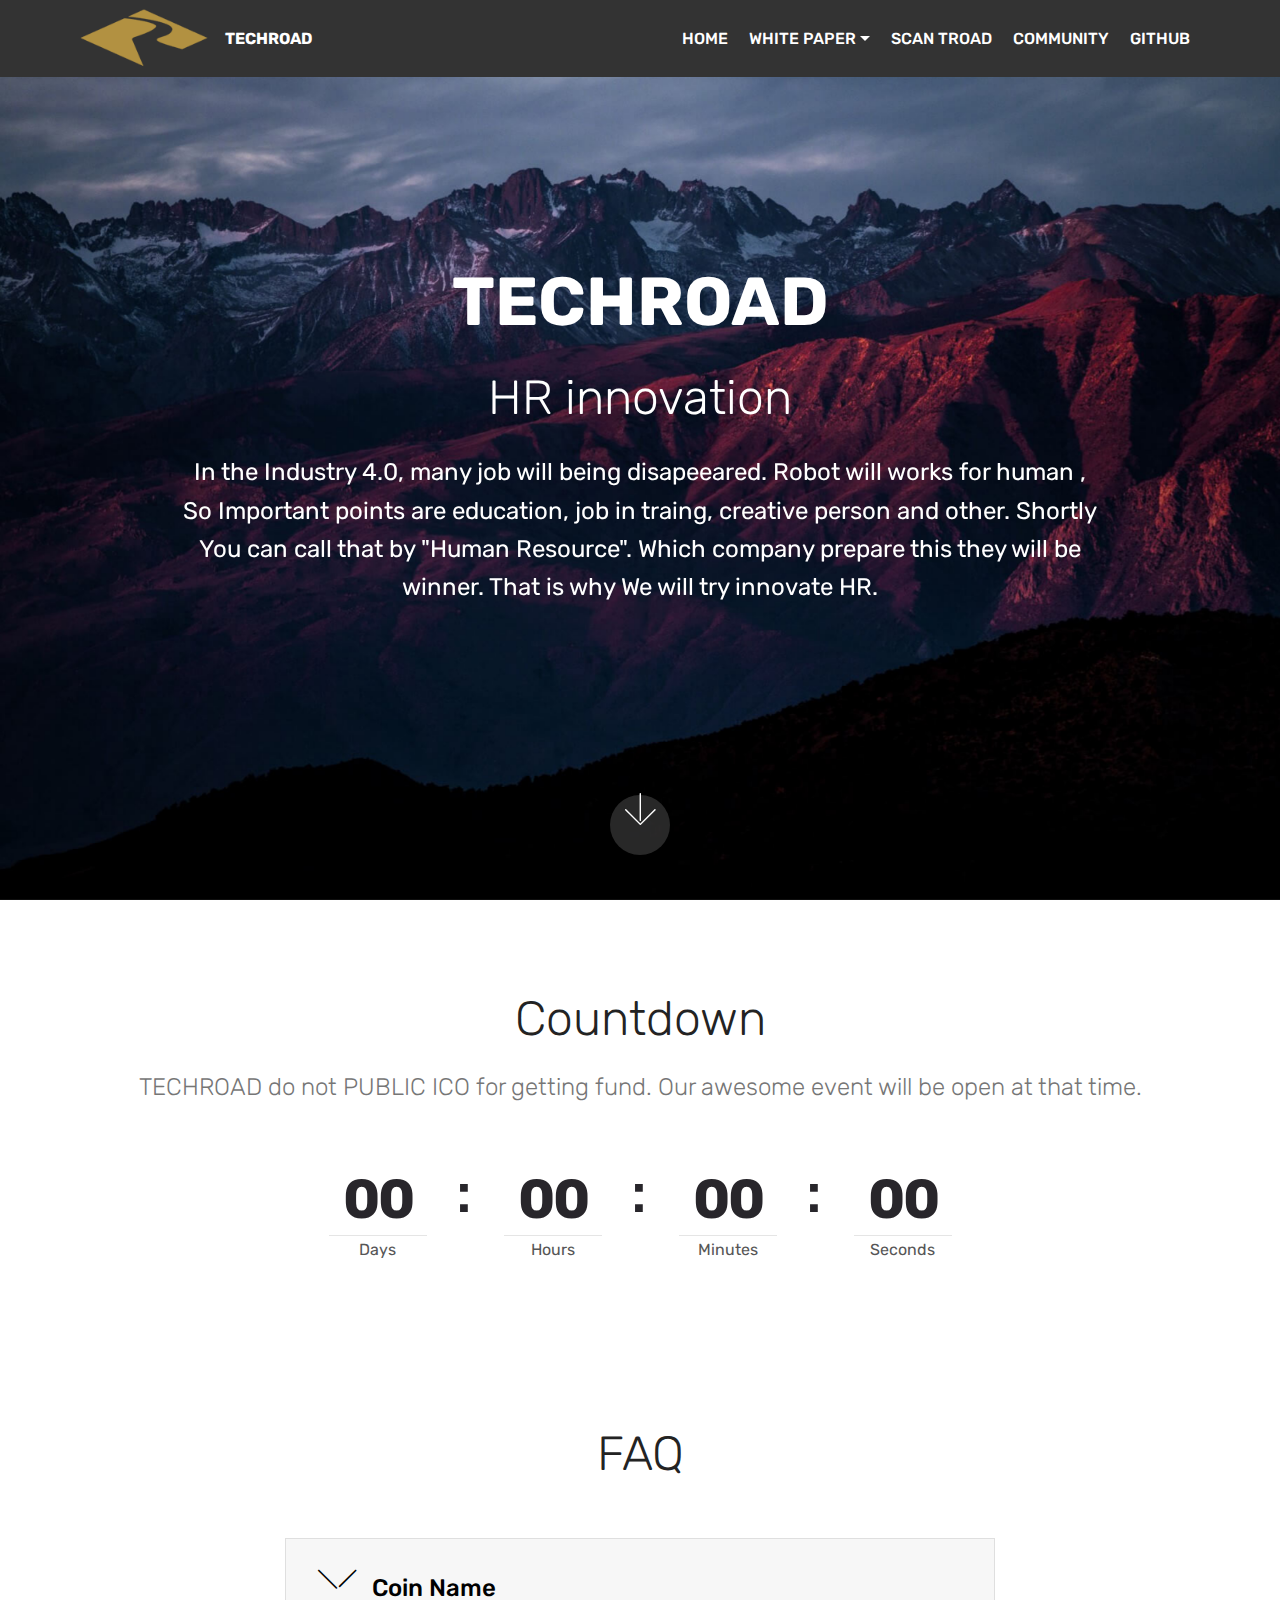
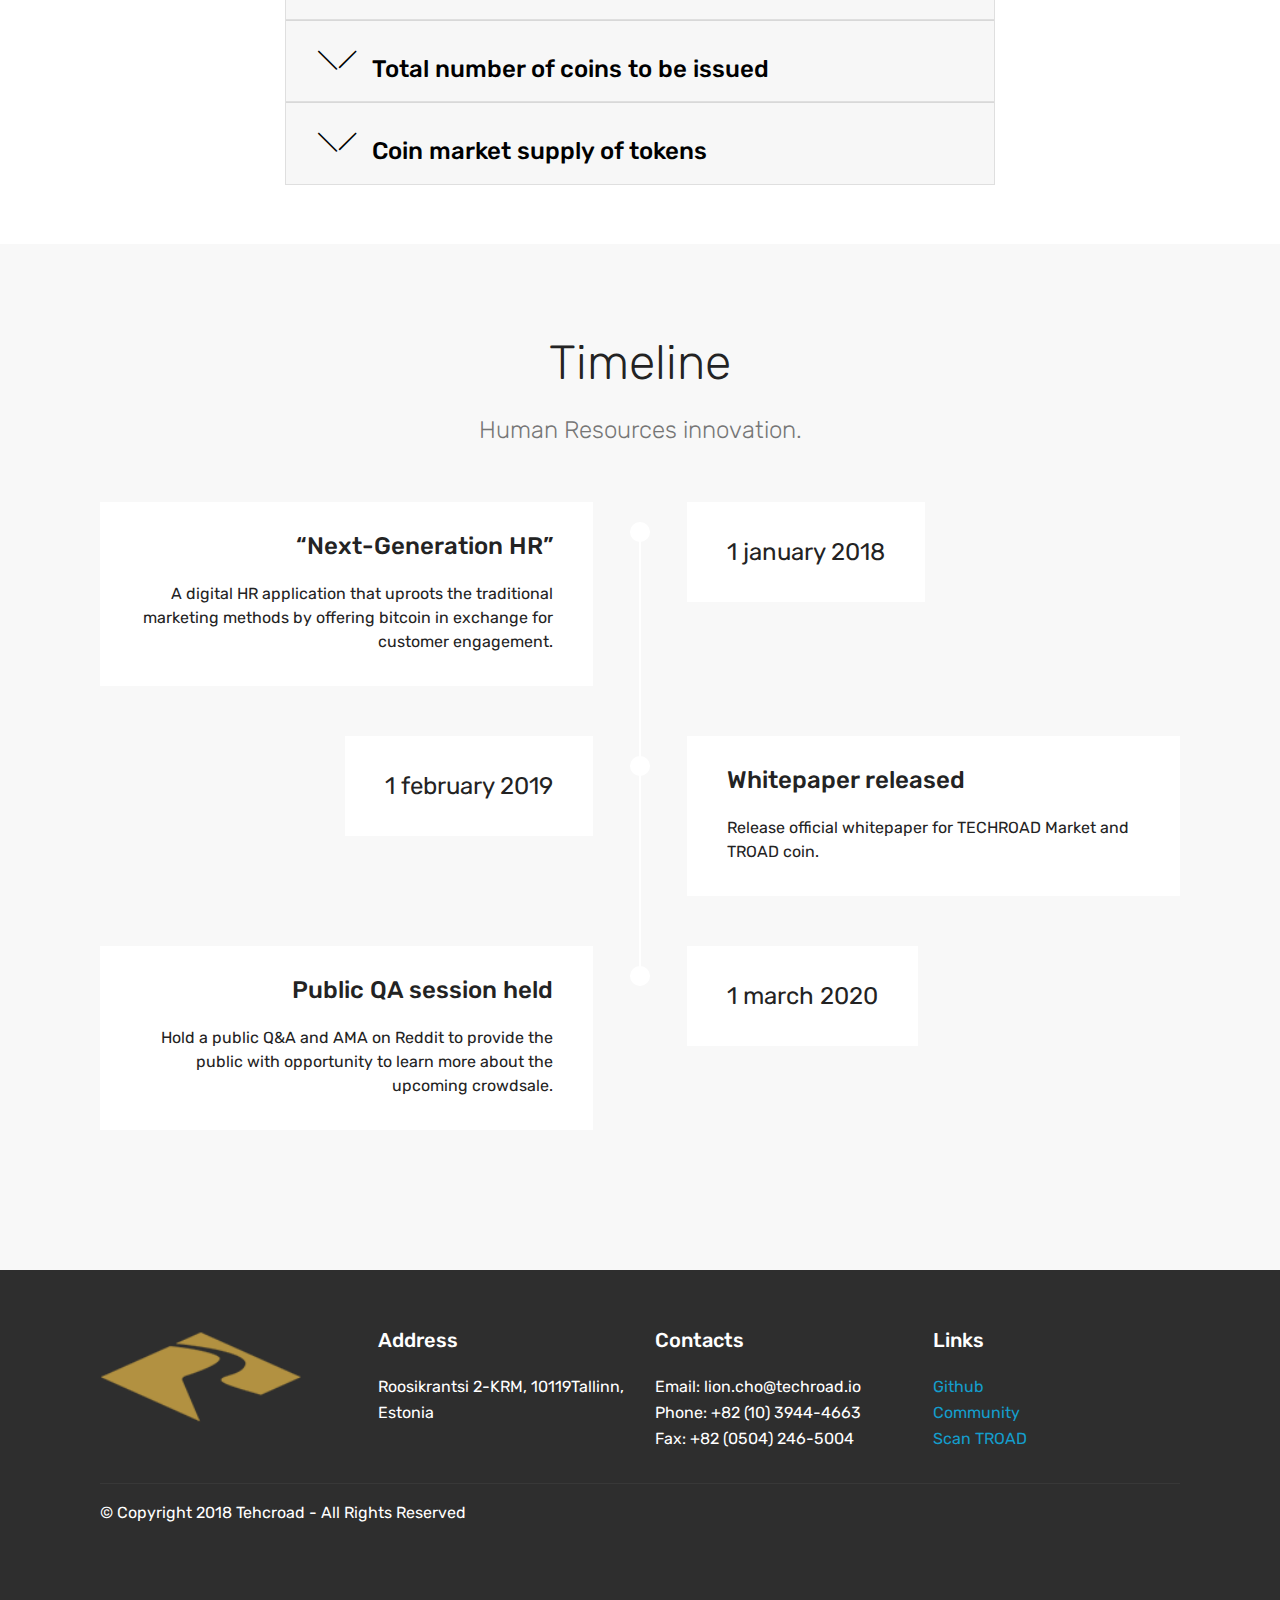
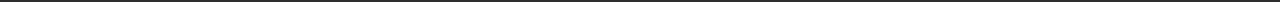
==== commit a2bb6415: "add contents" ====
--- a/index.html
+++ b/index.html
@@ -91,6 +91,185 @@
     </div>
 </section>
 
+
+<section class="countdown1 cid-r1rN5HROrL" id="countdown1-6">
+    
+    
+    
+    <div class="container ">
+        <h2 class="mbr-section-title pb-3 align-center mbr-fonts-style display-2">
+            Countdown
+        </h2>
+        <h3 class="mbr-section-subtitle align-center mbr-fonts-style display-5">TECHROAD do not PUBLIC ICO for getting fund. Our awesome event will be open at that time.</h3>
+        
+    </div>
+    <div class="container countdown-cont align-center">
+        <div class="daysCountdown" title="Days"></div>
+        <div class="hoursCountdown" title="Hours"></div> 
+        <div class="minutesCountdown" title="Minutes"></div> 
+        <div class="secondsCountdown" title="Seconds"></div>
+        <div class="countdown pt-5 mt-2" data-due-date="2018/09/31"> 
+        </div>
+    </div>
+</section>
+
+<section class="toggle1 cid-r1rNjQF2gC" id="toggle1-9">
+
+    
+
+    
+        <div class="container">
+            <div class="media-container-row">
+                <div class="col-12 col-md-8">
+                    <div class="section-head text-center space30">
+                       <h2 class="mbr-section-title pb-5 mbr-fonts-style display-2">FAQ
+                        </h2>
+                    </div>
+                    <div class="clearfix"></div>
+                    <div id="bootstrap-toggle" class="toggle-panel accordionStyles tab-content">
+                        <div class="card">
+                            <div class="card-header" role="tab" id="headingOne">
+                                <a role="button" class="collapsed panel-title text-black" data-toggle="collapse" data-parent="#accordion" data-core="" href="#collapse1_6" aria-expanded="false" aria-controls="collapse1">
+                                    <h4 class="mbr-fonts-style display-5">
+                                        <span class="sign mbr-iconfont mbri-arrow-down inactive"></span>Coin Name&nbsp;</h4>
+                                </a>
+                            </div>
+                            <div id="collapse1_6" class="panel-collapse noScroll collapse" role="tabpanel" aria-labelledby="headingOne">
+                                <div class="panel-body p-4">
+                                    <p class="mbr-fonts-style panel-text display-7">TROAD is TechRoad&nbsp;</p>
+                                </div>
+                            </div>
+                        </div>
+                        <div class="card">
+                            <div class="card-header" role="tab" id="headingTwo">
+                                <a role="button" class="collapsed panel-title text-black" data-toggle="collapse" data-parent="#accordion" data-core="" href="#collapse2_6" aria-expanded="false" aria-controls="collapse2">
+                                    <h4 class="mbr-fonts-style display-5">
+                                        <span class="sign mbr-iconfont mbri-arrow-down inactive"></span>Total number of coins to be issued</h4>
+                                </a>
+
+                            </div>
+                            <div id="collapse2_6" class="panel-collapse noScroll collapse" role="tabpanel" aria-labelledby="headingTwo">
+                                <div class="panel-body p-4">
+                                    <p class="mbr-fonts-style panel-text display-7">
+                                       2,000,000,000</p>
+                                </div>
+                            </div>
+                        </div>
+                        <div class="card">
+                            <div class="card-header" role="tab" id="headingThree">
+                                <a role="button" class="collapsed panel-title text-black" data-toggle="collapse" data-parent="#accordion" data-core="" href="#collapse3_6" aria-expanded="false" aria-controls="collapse3">
+                                    <h4 class="mbr-fonts-style display-5">
+                                        <span class="sign mbr-iconfont mbri-arrow-down inactive"></span>Coin market supply of tokens</h4>
+                                </a>
+                            </div>
+                            <div id="collapse3_6" class="panel-collapse noScroll collapse" role="tabpanel" aria-labelledby="headingThree">
+                                <div class="panel-body p-4">
+                                    <p class="mbr-fonts-style panel-text display-7">1,000,000,000</p>
+                                </div>
+                            </div>
+                        </div>
+                        
+                        
+                        
+                    </div>
+                </div>
+            </div>
+        </div>
+</section>
+
+<section class="timeline1 cid-r1rNcZBEpy" id="timeline1-8">
+
+    
+
+    
+
+    <div class="container align-center">
+        <h2 class="mbr-section-title pb-3 mbr-fonts-style display-2">
+            Timeline
+        </h2>
+        <h3 class="mbr-section-subtitle pb-5 mbr-fonts-style display-5">
+            Human Resources innovation.</h3>
+
+        <div class="container timelines-container" mbri-timelines="">
+            <div class="row timeline-element reverse separline">      
+                 <div class="timeline-date-panel col-xs-12 col-md-6  align-left">         
+                    <div class="time-line-date-content">
+                        <p class="mbr-timeline-date mbr-fonts-style display-5">
+                            1 january 2018  
+                        </p>
+                    </div>
+                </div>
+           <span class="iconBackground"></span>
+            <div class="col-xs-12 col-md-6 align-right">
+                <div class="timeline-text-content">
+                    <h4 class="mbr-timeline-title pb-3 mbr-fonts-style display-5">“Next-Generation HR”</h4>
+                    <p class="mbr-timeline-text mbr-fonts-style display-7">A digital HR application that uproots the traditional marketing methods by offering bitcoin in exchange for customer engagement.<br></p>
+                 </div>
+            </div>
+            </div>
+
+            <div class="row timeline-element  separline">
+                <div class="timeline-date-panel col-xs-12 col-md-6 align-right">
+                    <div class="time-line-date-content">
+                        <p class="mbr-timeline-date mbr-fonts-style display-5">
+                            1 february 2019  
+                        </p>
+                    </div>
+                </div>
+                <span class="iconBackground"></span>
+                <div class="col-xs-12 col-md-6 align-left ">
+                    <div class="timeline-text-content">
+                        <h4 class="mbr-timeline-title pb-3 mbr-fonts-style display-5">Whitepaper released</h4>
+                        <p class="mbr-timeline-text mbr-fonts-style display-7">
+                            Release official whitepaper for TECHROAD Market and TROAD coin.
+                        </p>
+                    </div>
+                </div>
+            </div> 
+
+
+            <div class="row timeline-element reverse">
+                <div class="timeline-date-panel col-xs-12 col-md-6  align-left">
+                    <div class="time-line-date-content">
+                        <p class="mbr-timeline-date mbr-fonts-style display-5">
+                            1 march 2020
+                        </p>
+                    </div>
+                </div>
+                <span class="iconBackground"></span>
+                <div class="col-xs-12 col-md-6 align-right">
+                    <div class="timeline-text-content">
+                        <h4 class="mbr-timeline-title pb-3 mbr-fonts-style display-5">Public QA session held</h4>      
+                        <p class="mbr-timeline-text mbr-fonts-style display-7">
+                            Hold a public Q&amp;A and AMA on Reddit to provide the public with opportunity to learn more about the upcoming crowdsale.</p>
+                    </div>
+                </div>
+            </div>
+
+            
+
+
+            
+
+
+            
+
+            
+
+            
+
+            
+
+            
+
+            
+
+            
+        </div>
+    </div>
+</section>
+
+
 <section class="cid-qTkAaeaxX5" id="footer1-2">
 
     
@@ -155,6 +334,7 @@
   <script src="assets/dropdown/js/script.min.js"></script>
   <script src="assets/touchswipe/jquery.touch-swipe.min.js"></script>
   <script src="assets/parallax/jarallax.min.js"></script>
+  <script src="assets/countdown/jquery.countdown.min.js"></script>
   <script src="assets/smoothscroll/smooth-scroll.js"></script>
   <script src="assets/theme/js/script.js"></script>
   <script src="custom_assets/js/script.js"></script>
--- a/assets/mobirise/css/mbr-additional.css
+++ b/assets/mobirise/css/mbr-additional.css
@@ -1764,6 +1764,240 @@
 .cid-qTkA127IK8 {
   background-image: url("../../../assets/images/jumbotron.jpg");
 }
+.cid-r1rN5HROrL {
+  padding-top: 90px;
+  padding-bottom: 90px;
+  background-color: #ffffff;
+}
+.cid-r1rN5HROrL .mbr-section-subtitle {
+  color: #767676;
+  font-weight: 300;
+}
+.cid-r1rN5HROrL .number-wrap {
+  color: #565656;
+  border-color: rgba(255, 255, 255, 0.15);
+  position: relative;
+  display: inline-block;
+  text-align: center;
+  padding: 5px 10px 13px 10px;
+  margin: 0;
+  min-width: 118px;
+  border-radius: 2px;
+  max-width: 100%;
+}
+.cid-r1rN5HROrL .number {
+  font-style: normal;
+  font-weight: 700;
+  font-size: 55px;
+  text-transform: none;
+  letter-spacing: -2px;
+  word-spacing: 0;
+  line-height: 1.3;
+  color: #28262b;
+}
+.cid-r1rN5HROrL .period {
+  display: block;
+  padding-top: 2px;
+  border-top: 1px solid rgba(0, 0, 0, 0.1);
+}
+.cid-r1rN5HROrL .dot {
+  position: absolute;
+  top: -10px;
+  right: -1em;
+  width: 1em;
+  display: block;
+  height: 83%;
+  overflow: hidden;
+  font-style: normal;
+  font-weight: 700;
+  font-size: 55px;
+  line-height: 89.65px;
+  text-transform: none;
+  letter-spacing: 0;
+  word-spacing: 0;
+  color: #28262b;
+}
+.cid-r1rN5HROrL .countdown-cont {
+  max-width: 700px;
+  margin: 0 auto;
+}
+@media (max-width: 768px) {
+  .cid-r1rN5HROrL .dot {
+    display: none;
+  }
+}
+@media (max-width: 543px) {
+  .cid-r1rN5HROrL .number-wrap {
+    margin-bottom: 15px;
+  }
+}
+@media (max-width: 550px) {
+  .cid-r1rN5HROrL .col-xs-3 {
+    padding-left: 0;
+    padding-right: 0;
+  }
+  .cid-r1rN5HROrL .number-wrap {
+    min-width: auto;
+  }
+}
+@media (max-width: 440px) {
+  .cid-r1rN5HROrL .number,
+  .cid-r1rN5HROrL .dot {
+    font-size: 40px;
+  }
+}
+@media (max-width: 380px) {
+  .cid-r1rN5HROrL .period {
+    font-size: 0.8rem;
+  }
+}
+.cid-r1rNjQF2gC {
+  padding-top: 60px;
+  padding-bottom: 60px;
+  background-color: #ffffff;
+  position: relative;
+}
+.cid-r1rNjQF2gC p {
+  color: #767676;
+}
+.cid-r1rNjQF2gC .card {
+  border-radius: 0px;
+  margin-bottom: -1px;
+}
+.cid-r1rNjQF2gC .card .card-header {
+  border-radius: 0px;
+  border: 0px;
+  padding: 0;
+}
+.cid-r1rNjQF2gC .card .card-header a.panel-title {
+  margin-bottom: 0;
+  margin-top: -1px;
+  font-weight: 500;
+  font-style: normal;
+  display: block;
+  text-decoration: none !important;
+  line-height: normal;
+}
+.cid-r1rNjQF2gC .card .card-header a.panel-title:focus {
+  text-decoration: none !important;
+}
+.cid-r1rNjQF2gC .card .card-header a.panel-title h4 {
+  border: 1px solid #dfdfdf;
+  padding: 1.3rem 2rem;
+  margin-bottom: 0;
+}
+.cid-r1rNjQF2gC .card .card-header a.panel-title h4 .sign {
+  padding-right: 1rem;
+}
+.cid-r1rNcZBEpy {
+  padding-top: 90px;
+  padding-bottom: 90px;
+  background-color: #f8f8f8;
+}
+.cid-r1rNcZBEpy .mbr-section-subtitle {
+  color: #767676;
+  text-align: center;
+  font-weight: 300;
+}
+.cid-r1rNcZBEpy .timeline-text-content {
+  padding: 2rem 2.5rem;
+  background: #ffffff;
+  margin-left: 2rem;
+}
+.cid-r1rNcZBEpy .timeline-text-content p {
+  margin-bottom: 0;
+}
+.cid-r1rNcZBEpy .time-line-date-content {
+  margin-right: 2rem;
+}
+.cid-r1rNcZBEpy .time-line-date-content p {
+  padding: 2rem 2.5rem;
+  background: #ffffff;
+  float: right;
+}
+.cid-r1rNcZBEpy .timeline-element {
+  margin-bottom: 50px;
+  position: relative;
+  word-wrap: break-word;
+  word-break: break-word;
+  display: -webkit-flex;
+  flex-direction: row;
+  -webkit-flex-direction: row;
+}
+.cid-r1rNcZBEpy .timeline-element:hover .mbr-timeline-date {
+  box-shadow: 0 7px 20px 0px rgba(0, 0, 0, 0.08);
+  transition: all .4s;
+}
+.cid-r1rNcZBEpy .timeline-element:hover .timeline-text-content {
+  box-shadow: 0 7px 20px 0px rgba(0, 0, 0, 0.08);
+  transition: all .4s;
+}
+.cid-r1rNcZBEpy .mbr-timeline-date,
+.cid-r1rNcZBEpy .timeline-text-content {
+  transition: all .4s;
+}
+.cid-r1rNcZBEpy .reverse {
+  flex-direction: row-reverse;
+  -webkit-flex-direction: row-reverse;
+}
+.cid-r1rNcZBEpy .reverse .timeline-text-content {
+  margin-right: 2rem;
+  margin-left: 0;
+}
+.cid-r1rNcZBEpy .reverse .time-line-date-content {
+  margin-left: 2rem;
+  margin-right: 0rem;
+}
+.cid-r1rNcZBEpy .reverse .time-line-date-content p {
+  float: left;
+}
+.cid-r1rNcZBEpy .iconBackground {
+  position: absolute;
+  left: 50%;
+  width: 20px;
+  height: 20px;
+  line-height: 30px;
+  text-align: center;
+  border-radius: 50%;
+  font-size: 30px;
+  display: inline-block;
+  background-color: #ffffff;
+  top: 20px;
+  margin-left: -10px;
+}
+.cid-r1rNcZBEpy .separline:before {
+  top: 20px;
+  bottom: 0;
+  position: absolute;
+  content: "";
+  width: 2px;
+  background-color: #ffffff;
+  left: calc(50% - 1px);
+  height: calc(100% + 4rem);
+}
+@media (max-width: 768px) {
+  .cid-r1rNcZBEpy .iconBackground {
+    left: 0 !important;
+  }
+  .cid-r1rNcZBEpy .separline:before {
+    left: 0!important;
+  }
+  .cid-r1rNcZBEpy .timeline-text-content {
+    margin-left: 0 !important;
+  }
+  .cid-r1rNcZBEpy .time-line-date-content {
+    margin-right: 0 !important;
+  }
+  .cid-r1rNcZBEpy .time-line-date-content p {
+    float: left !important;
+  }
+  .cid-r1rNcZBEpy .reverse .time-line-date-content {
+    margin-left: 0 !important;
+  }
+  .cid-r1rNcZBEpy .reverse .timeline-text-content {
+    margin-right: 0 !important;
+  }
+}
 .cid-qTkAaeaxX5 {
   padding-top: 60px;
   padding-bottom: 60px;
--- a/assets/mobirise/css/mbr-additional.css
+++ b/assets/mobirise/css/mbr-additional.css
@@ -1764,6 +1764,240 @@
 .cid-qTkA127IK8 {
   background-image: url("../../../assets/images/jumbotron.jpg");
 }
+.cid-r1rN5HROrL {
+  padding-top: 90px;
+  padding-bottom: 90px;
+  background-color: #ffffff;
+}
+.cid-r1rN5HROrL .mbr-section-subtitle {
+  color: #767676;
+  font-weight: 300;
+}
+.cid-r1rN5HROrL .number-wrap {
+  color: #565656;
+  border-color: rgba(255, 255, 255, 0.15);
+  position: relative;
+  display: inline-block;
+  text-align: center;
+  padding: 5px 10px 13px 10px;
+  margin: 0;
+  min-width: 118px;
+  border-radius: 2px;
+  max-width: 100%;
+}
+.cid-r1rN5HROrL .number {
+  font-style: normal;
+  font-weight: 700;
+  font-size: 55px;
+  text-transform: none;
+  letter-spacing: -2px;
+  word-spacing: 0;
+  line-height: 1.3;
+  color: #28262b;
+}
+.cid-r1rN5HROrL .period {
+  display: block;
+  padding-top: 2px;
+  border-top: 1px solid rgba(0, 0, 0, 0.1);
+}
+.cid-r1rN5HROrL .dot {
+  position: absolute;
+  top: -10px;
+  right: -1em;
+  width: 1em;
+  display: block;
+  height: 83%;
+  overflow: hidden;
+  font-style: normal;
+  font-weight: 700;
+  font-size: 55px;
+  line-height: 89.65px;
+  text-transform: none;
+  letter-spacing: 0;
+  word-spacing: 0;
+  color: #28262b;
+}
+.cid-r1rN5HROrL .countdown-cont {
+  max-width: 700px;
+  margin: 0 auto;
+}
+@media (max-width: 768px) {
+  .cid-r1rN5HROrL .dot {
+    display: none;
+  }
+}
+@media (max-width: 543px) {
+  .cid-r1rN5HROrL .number-wrap {
+    margin-bottom: 15px;
+  }
+}
+@media (max-width: 550px) {
+  .cid-r1rN5HROrL .col-xs-3 {
+    padding-left: 0;
+    padding-right: 0;
+  }
+  .cid-r1rN5HROrL .number-wrap {
+    min-width: auto;
+  }
+}
+@media (max-width: 440px) {
+  .cid-r1rN5HROrL .number,
+  .cid-r1rN5HROrL .dot {
+    font-size: 40px;
+  }
+}
+@media (max-width: 380px) {
+  .cid-r1rN5HROrL .period {
+    font-size: 0.8rem;
+  }
+}
+.cid-r1rNjQF2gC {
+  padding-top: 60px;
+  padding-bottom: 60px;
+  background-color: #ffffff;
+  position: relative;
+}
+.cid-r1rNjQF2gC p {
+  color: #767676;
+}
+.cid-r1rNjQF2gC .card {
+  border-radius: 0px;
+  margin-bottom: -1px;
+}
+.cid-r1rNjQF2gC .card .card-header {
+  border-radius: 0px;
+  border: 0px;
+  padding: 0;
+}
+.cid-r1rNjQF2gC .card .card-header a.panel-title {
+  margin-bottom: 0;
+  margin-top: -1px;
+  font-weight: 500;
+  font-style: normal;
+  display: block;
+  text-decoration: none !important;
+  line-height: normal;
+}
+.cid-r1rNjQF2gC .card .card-header a.panel-title:focus {
+  text-decoration: none !important;
+}
+.cid-r1rNjQF2gC .card .card-header a.panel-title h4 {
+  border: 1px solid #dfdfdf;
+  padding: 1.3rem 2rem;
+  margin-bottom: 0;
+}
+.cid-r1rNjQF2gC .card .card-header a.panel-title h4 .sign {
+  padding-right: 1rem;
+}
+.cid-r1rNcZBEpy {
+  padding-top: 90px;
+  padding-bottom: 90px;
+  background-color: #f8f8f8;
+}
+.cid-r1rNcZBEpy .mbr-section-subtitle {
+  color: #767676;
+  text-align: center;
+  font-weight: 300;
+}
+.cid-r1rNcZBEpy .timeline-text-content {
+  padding: 2rem 2.5rem;
+  background: #ffffff;
+  margin-left: 2rem;
+}
+.cid-r1rNcZBEpy .timeline-text-content p {
+  margin-bottom: 0;
+}
+.cid-r1rNcZBEpy .time-line-date-content {
+  margin-right: 2rem;
+}
+.cid-r1rNcZBEpy .time-line-date-content p {
+  padding: 2rem 2.5rem;
+  background: #ffffff;
+  float: right;
+}
+.cid-r1rNcZBEpy .timeline-element {
+  margin-bottom: 50px;
+  position: relative;
+  word-wrap: break-word;
+  word-break: break-word;
+  display: -webkit-flex;
+  flex-direction: row;
+  -webkit-flex-direction: row;
+}
+.cid-r1rNcZBEpy .timeline-element:hover .mbr-timeline-date {
+  box-shadow: 0 7px 20px 0px rgba(0, 0, 0, 0.08);
+  transition: all .4s;
+}
+.cid-r1rNcZBEpy .timeline-element:hover .timeline-text-content {
+  box-shadow: 0 7px 20px 0px rgba(0, 0, 0, 0.08);
+  transition: all .4s;
+}
+.cid-r1rNcZBEpy .mbr-timeline-date,
+.cid-r1rNcZBEpy .timeline-text-content {
+  transition: all .4s;
+}
+.cid-r1rNcZBEpy .reverse {
+  flex-direction: row-reverse;
+  -webkit-flex-direction: row-reverse;
+}
+.cid-r1rNcZBEpy .reverse .timeline-text-content {
+  margin-right: 2rem;
+  margin-left: 0;
+}
+.cid-r1rNcZBEpy .reverse .time-line-date-content {
+  margin-left: 2rem;
+  margin-right: 0rem;
+}
+.cid-r1rNcZBEpy .reverse .time-line-date-content p {
+  float: left;
+}
+.cid-r1rNcZBEpy .iconBackground {
+  position: absolute;
+  left: 50%;
+  width: 20px;
+  height: 20px;
+  line-height: 30px;
+  text-align: center;
+  border-radius: 50%;
+  font-size: 30px;
+  display: inline-block;
+  background-color: #ffffff;
+  top: 20px;
+  margin-left: -10px;
+}
+.cid-r1rNcZBEpy .separline:before {
+  top: 20px;
+  bottom: 0;
+  position: absolute;
+  content: "";
+  width: 2px;
+  background-color: #ffffff;
+  left: calc(50% - 1px);
+  height: calc(100% + 4rem);
+}
+@media (max-width: 768px) {
+  .cid-r1rNcZBEpy .iconBackground {
+    left: 0 !important;
+  }
+  .cid-r1rNcZBEpy .separline:before {
+    left: 0!important;
+  }
+  .cid-r1rNcZBEpy .timeline-text-content {
+    margin-left: 0 !important;
+  }
+  .cid-r1rNcZBEpy .time-line-date-content {
+    margin-right: 0 !important;
+  }
+  .cid-r1rNcZBEpy .time-line-date-content p {
+    float: left !important;
+  }
+  .cid-r1rNcZBEpy .reverse .time-line-date-content {
+    margin-left: 0 !important;
+  }
+  .cid-r1rNcZBEpy .reverse .timeline-text-content {
+    margin-right: 0 !important;
+  }
+}
 .cid-qTkAaeaxX5 {
   padding-top: 60px;
   padding-bottom: 60px;
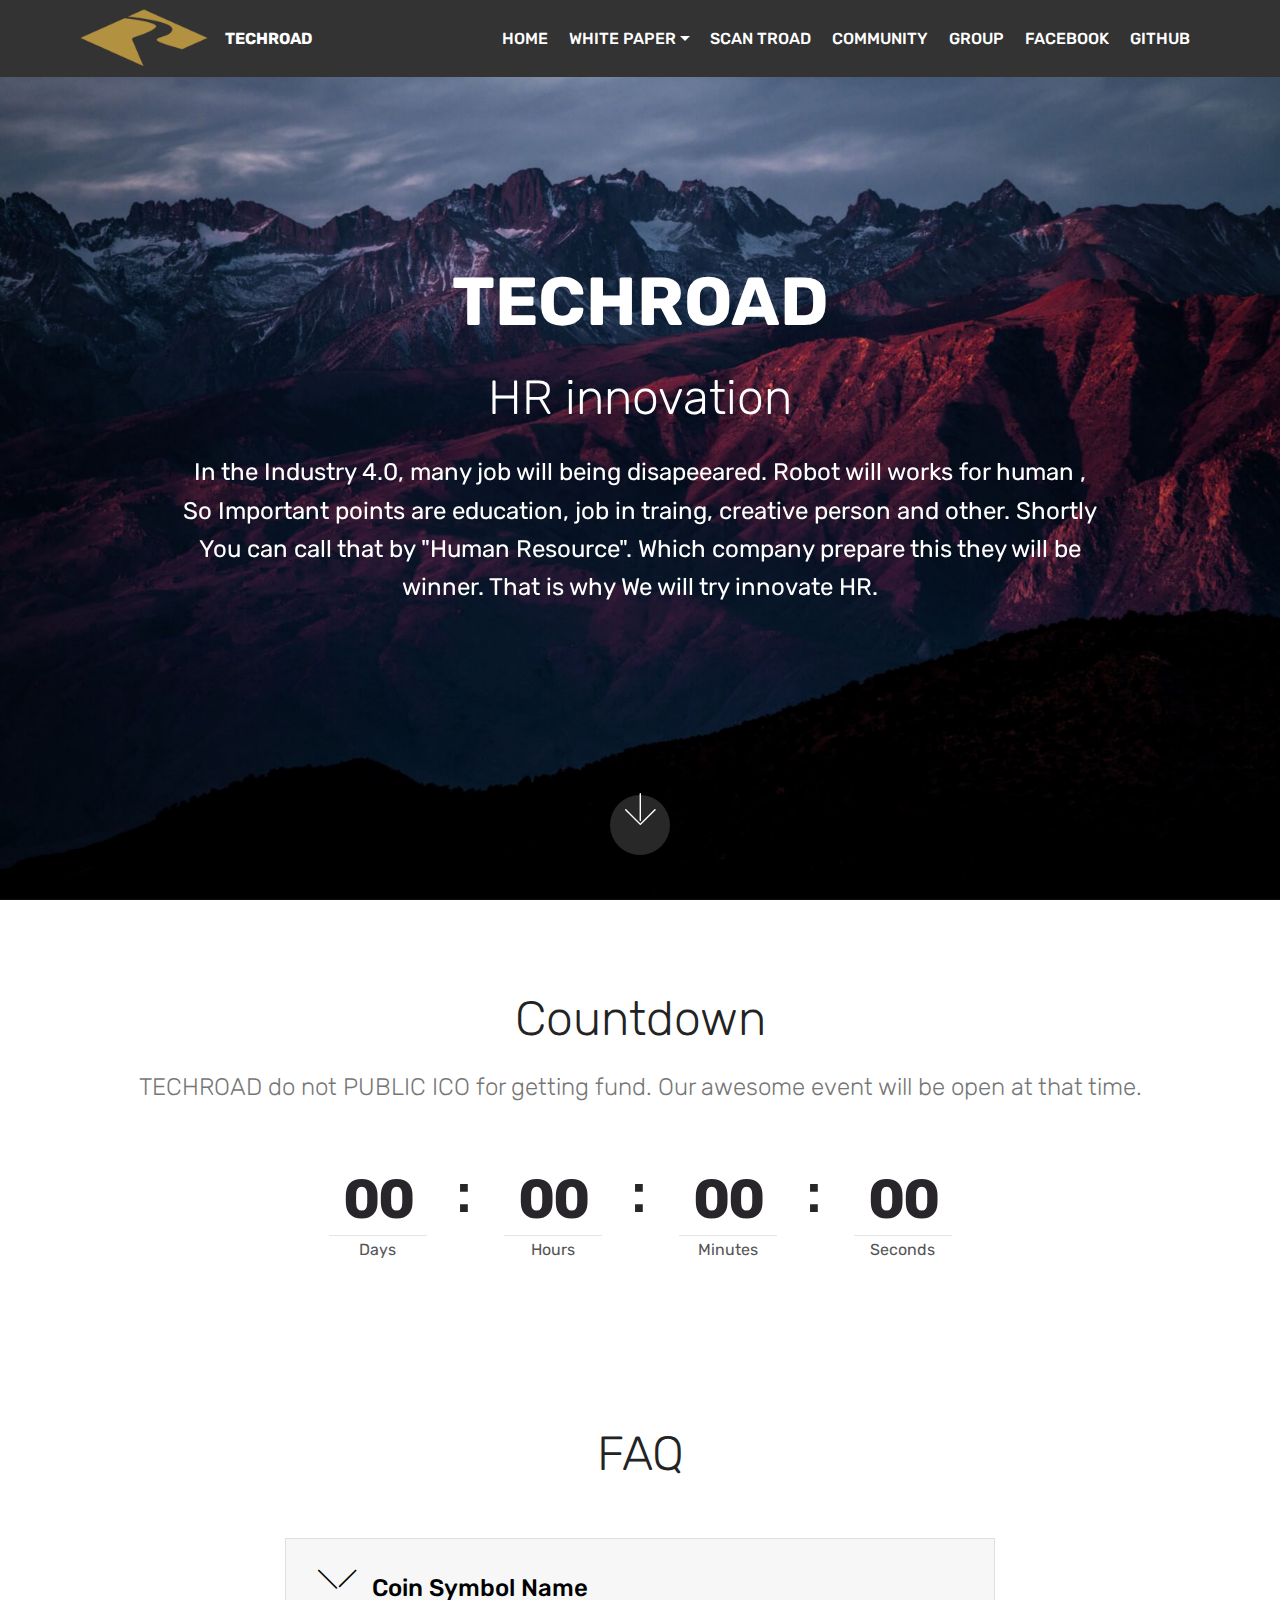
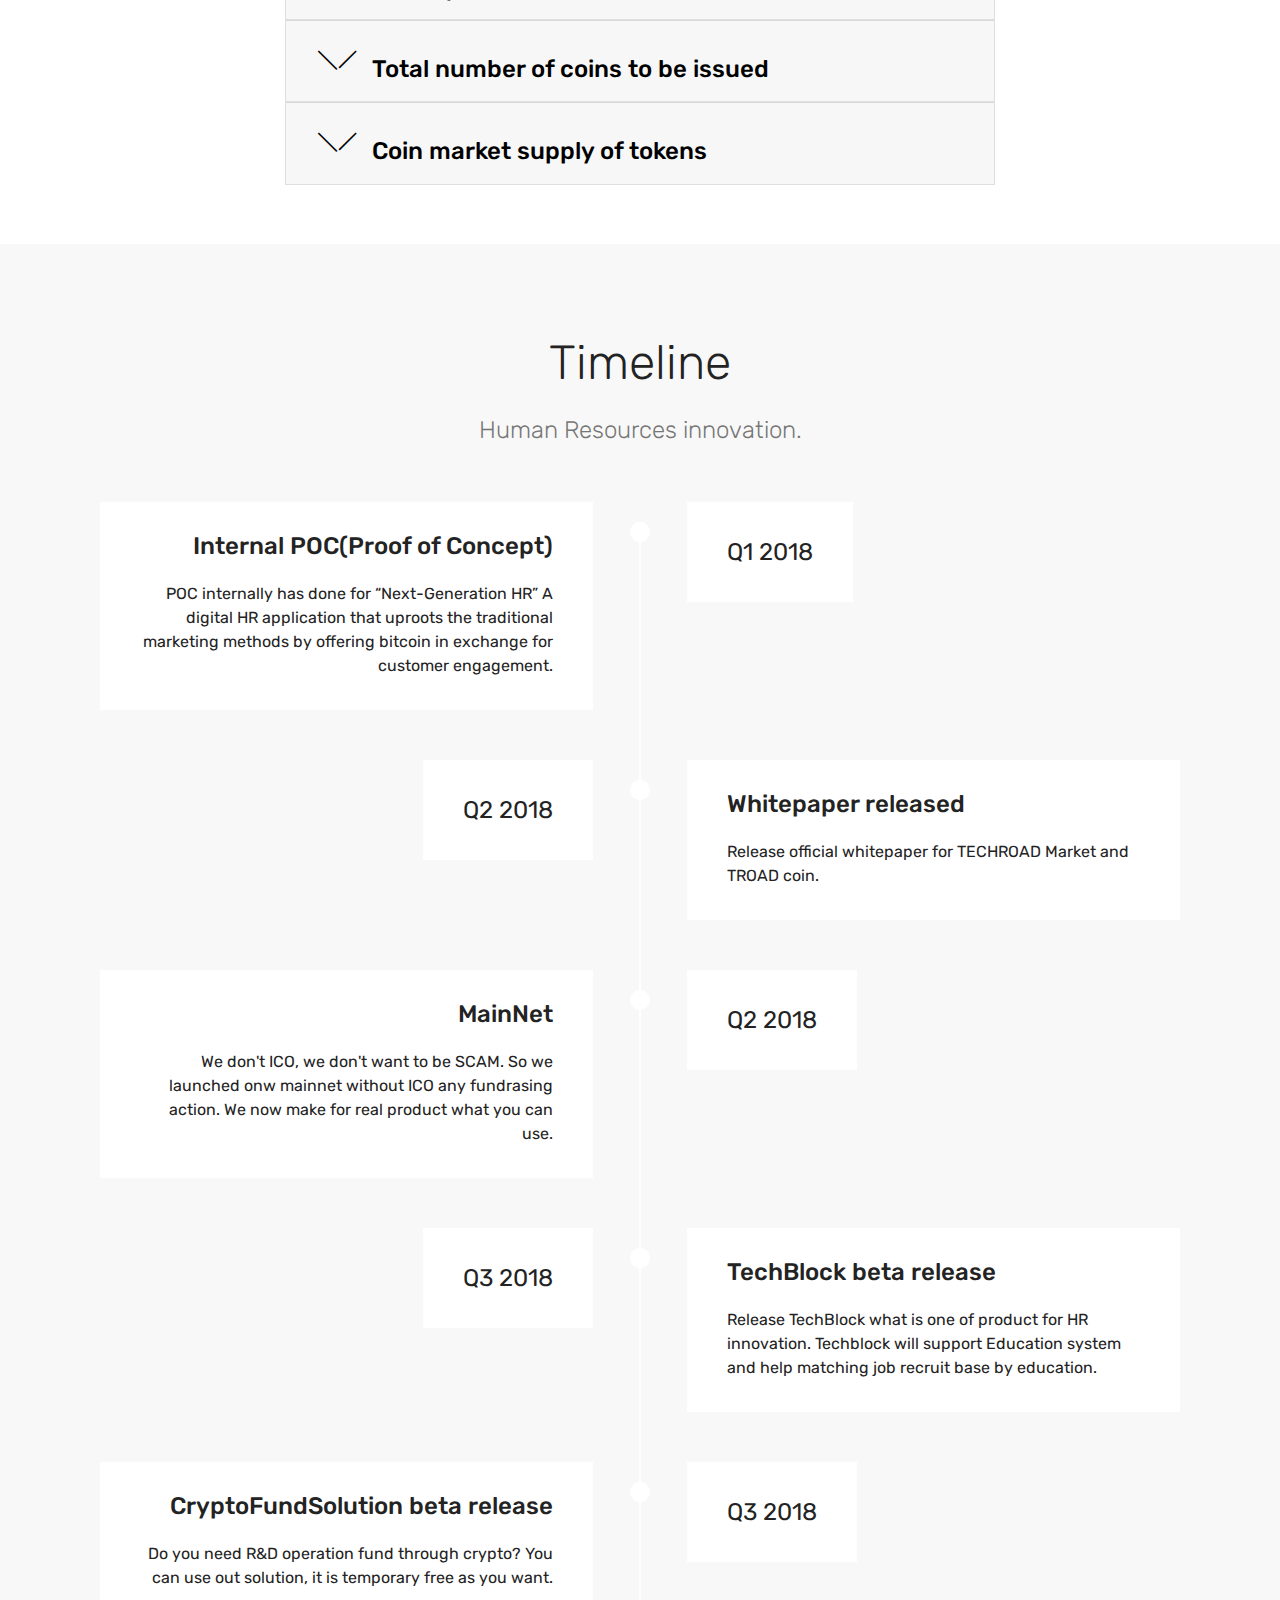
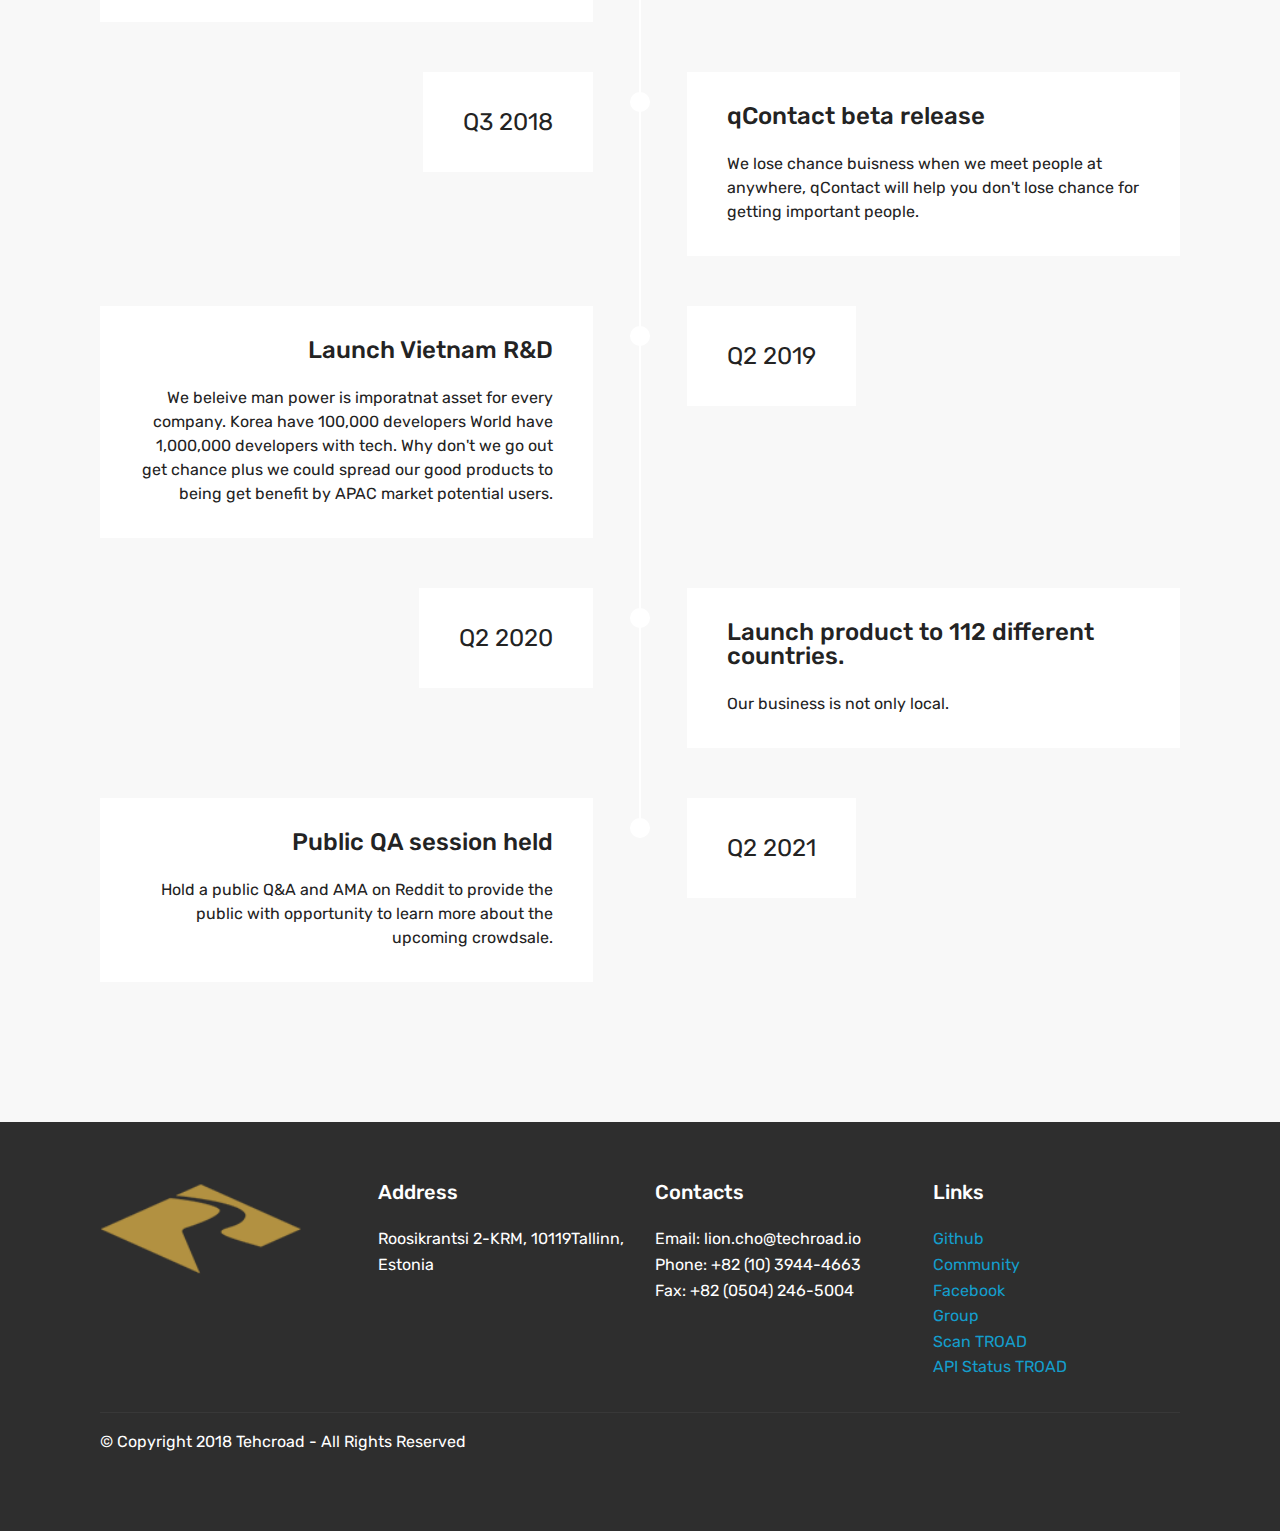
==== commit 669e2096: "update all" ====
--- a/index.html
+++ b/index.html
@@ -59,9 +59,13 @@
                             <br>
                             <a class="text-white dropdown-item display-4" href="download/full_whitepaper_techroad.pdf" target="_blank">KOR, Fullpage<br></a></div>
                 </li>
-                <li class="nav-item"><a class="nav-link link text-white display-4" href="https://scan.techroad.io" target="_blank">SCAN TROAD</a></li><li class="nav-item"><a class="nav-link link text-white display-4" href="https://www.facebook.com/techroadio" target="_blank">
-                        
-                        COMMUNITY</a></li><li class="nav-item"><a class="nav-link link text-white display-4" href="https://github.com/chaineers/techroadcoin" target="_blank">GITHUB</a></li></ul>
+                <li class="nav-item"><a class="nav-link link text-white display-4" href="https://scan.techroad.io" target="_blank">SCAN TROAD</a>
+                </li>
+                <li class="nav-item"><a class="nav-link link text-white display-4" href="./community/index.html" target="_blank">COMMUNITY</a></li>
+                <li class="nav-item"><a class="nav-link link text-white display-4" href="https://www.facebook.com/groups/outsourcingnara/" target="_blank">GROUP</a></li>                        
+                <li class="nav-item"><a class="nav-link link text-white display-4" href="https://www.facebook.com/groups/outsourcingnara/" target="_blank">FACEBOOK</a></li>
+                <li class="nav-item"><a class="nav-link link text-white display-4" href="https://github.com/chaineers/techroadcoin" target="_blank">GITHUB</a></li>
+                    </ul>
             
         </div>
     </nav>
@@ -131,12 +135,12 @@
                             <div class="card-header" role="tab" id="headingOne">
                                 <a role="button" class="collapsed panel-title text-black" data-toggle="collapse" data-parent="#accordion" data-core="" href="#collapse1_6" aria-expanded="false" aria-controls="collapse1">
                                     <h4 class="mbr-fonts-style display-5">
-                                        <span class="sign mbr-iconfont mbri-arrow-down inactive"></span>Coin Name&nbsp;</h4>
+                                        <span class="sign mbr-iconfont mbri-arrow-down inactive"></span>Coin Symbol Name&nbsp;</h4>
                                 </a>
                             </div>
                             <div id="collapse1_6" class="panel-collapse noScroll collapse" role="tabpanel" aria-labelledby="headingOne">
                                 <div class="panel-body p-4">
-                                    <p class="mbr-fonts-style panel-text display-7">TROAD is TechRoad&nbsp;</p>
+                                    <p class="mbr-fonts-style panel-text display-7">Symbol is "TROAD", that is TechRoad representative name&nbsp;</p>
                                 </div>
                             </div>
                         </div>
@@ -195,15 +199,15 @@
                  <div class="timeline-date-panel col-xs-12 col-md-6  align-left">         
                     <div class="time-line-date-content">
                         <p class="mbr-timeline-date mbr-fonts-style display-5">
-                            1 january 2018  
+                            Q1 2018  
                         </p>
                     </div>
                 </div>
            <span class="iconBackground"></span>
             <div class="col-xs-12 col-md-6 align-right">
                 <div class="timeline-text-content">
-                    <h4 class="mbr-timeline-title pb-3 mbr-fonts-style display-5">“Next-Generation HR”</h4>
-                    <p class="mbr-timeline-text mbr-fonts-style display-7">A digital HR application that uproots the traditional marketing methods by offering bitcoin in exchange for customer engagement.<br></p>
+                    <h4 class="mbr-timeline-title pb-3 mbr-fonts-style display-5">Internal POC(Proof of Concept)</h4>
+                    <p class="mbr-timeline-text mbr-fonts-style display-7">POC internally has done for “Next-Generation HR” A digital HR application that uproots the traditional marketing methods by offering bitcoin in exchange for customer engagement.<br></p>
                  </div>
             </div>
             </div>
@@ -212,7 +216,7 @@
                 <div class="timeline-date-panel col-xs-12 col-md-6 align-right">
                     <div class="time-line-date-content">
                         <p class="mbr-timeline-date mbr-fonts-style display-5">
-                            1 february 2019  
+                            Q2 2018  
                         </p>
                     </div>
                 </div>
@@ -228,11 +232,126 @@
             </div> 
 
 
+
+            <div class="row timeline-element reverse separline">      
+                 <div class="timeline-date-panel col-xs-12 col-md-6  align-left">         
+                    <div class="time-line-date-content">
+                        <p class="mbr-timeline-date mbr-fonts-style display-5">
+                            Q2 2018  
+                        </p>
+                    </div>
+                </div>
+           <span class="iconBackground"></span>
+            <div class="col-xs-12 col-md-6 align-right">
+                <div class="timeline-text-content">
+                    <h4 class="mbr-timeline-title pb-3 mbr-fonts-style display-5">MainNet</h4>
+                    <p class="mbr-timeline-text mbr-fonts-style display-7">We don't ICO, we don't want to be SCAM. So we launched onw mainnet without ICO any fundrasing action. We now make for real product what you can use.<br></p>
+                 </div>
+            </div>
+            </div>
+
+            <div class="row timeline-element  separline">
+                <div class="timeline-date-panel col-xs-12 col-md-6 align-right">
+                    <div class="time-line-date-content">
+                        <p class="mbr-timeline-date mbr-fonts-style display-5">
+                            Q3 2018  
+                        </p>
+                    </div>
+                </div>
+                <span class="iconBackground"></span>
+                <div class="col-xs-12 col-md-6 align-left ">
+                    <div class="timeline-text-content">
+                        <h4 class="mbr-timeline-title pb-3 mbr-fonts-style display-5">TechBlock beta release</h4>
+                        <p class="mbr-timeline-text mbr-fonts-style display-7">
+                            Release TechBlock what is one of product for HR innovation. Techblock will support Education system and help matching job recruit base by education.
+                        </p>
+                    </div>
+                </div>
+            </div> 
+
+
+
+            <div class="row timeline-element reverse separline">      
+                 <div class="timeline-date-panel col-xs-12 col-md-6  align-left">         
+                    <div class="time-line-date-content">
+                        <p class="mbr-timeline-date mbr-fonts-style display-5">
+                            Q3 2018  
+                        </p>
+                    </div>
+                </div>
+           <span class="iconBackground"></span>
+            <div class="col-xs-12 col-md-6 align-right">
+                <div class="timeline-text-content">
+                    <h4 class="mbr-timeline-title pb-3 mbr-fonts-style display-5">CryptoFundSolution beta release</h4>
+                    <p class="mbr-timeline-text mbr-fonts-style display-7">
+                        Do you need R&D operation fund through crypto? You can use out solution, it is temporary free as you want.<br></p>
+                 </div>
+            </div>
+            </div>
+
+            <div class="row timeline-element  separline">
+                <div class="timeline-date-panel col-xs-12 col-md-6 align-right">
+                    <div class="time-line-date-content">
+                        <p class="mbr-timeline-date mbr-fonts-style display-5">
+                            Q3 2018  
+                        </p>
+                    </div>
+                </div>
+                <span class="iconBackground"></span>
+                <div class="col-xs-12 col-md-6 align-left ">
+                    <div class="timeline-text-content">
+                        <h4 class="mbr-timeline-title pb-3 mbr-fonts-style display-5">qContact beta release</h4>
+                        <p class="mbr-timeline-text mbr-fonts-style display-7">
+                            We lose chance buisness when we meet people at anywhere, qContact will help you don't lose chance for getting important people.
+                        </p>
+                    </div>
+                </div>
+            </div> 
+
+
+         <div class="row timeline-element reverse separline">      
+                 <div class="timeline-date-panel col-xs-12 col-md-6  align-left">         
+                    <div class="time-line-date-content">
+                        <p class="mbr-timeline-date mbr-fonts-style display-5">
+                            Q2 2019  
+                        </p>
+                    </div>
+                </div>
+           <span class="iconBackground"></span>
+            <div class="col-xs-12 col-md-6 align-right">
+                <div class="timeline-text-content">
+                    <h4 class="mbr-timeline-title pb-3 mbr-fonts-style display-5">Launch Vietnam R&D</h4>
+                    <p class="mbr-timeline-text mbr-fonts-style display-7">
+                        We beleive man power is imporatnat asset for every company. Korea have 100,000 developers World have 1,000,000 developers with tech. Why don't we go out get chance plus we could spread our good products to being get benefit by APAC market potential users.<br></p>
+                 </div>
+            </div>
+            </div>
+
+            <div class="row timeline-element  separline">
+                <div class="timeline-date-panel col-xs-12 col-md-6 align-right">
+                    <div class="time-line-date-content">
+                        <p class="mbr-timeline-date mbr-fonts-style display-5">
+                            Q2 2020  
+                        </p>
+                    </div>
+                </div>
+                <span class="iconBackground"></span>
+                <div class="col-xs-12 col-md-6 align-left ">
+                    <div class="timeline-text-content">
+                        <h4 class="mbr-timeline-title pb-3 mbr-fonts-style display-5">Launch product to  112 different countries.</h4>
+                        <p class="mbr-timeline-text mbr-fonts-style display-7">
+                            Our business is not only local. 
+                        </p>
+                    </div>
+                </div>
+            </div> 
+
+
             <div class="row timeline-element reverse">
                 <div class="timeline-date-panel col-xs-12 col-md-6  align-left">
                     <div class="time-line-date-content">
                         <p class="mbr-timeline-date mbr-fonts-style display-5">
-                            1 march 2020
+                            Q2 2021
                         </p>
                     </div>
                 </div>
@@ -303,7 +422,13 @@
                 <h5 class="pb-3">
                     Links
                 </h5>
-                <p class="mbr-text"><a href="https://github.com/chaineers/techroadcoin" target="_blank">Github</a><br><a href="https://www.facebook.com/techroadio" target="_blank">Community</a><br><a href="https://a7exuhkake.execute-api.ap-northeast-2.amazonaws.com/prod/summary" target="_blank">Scan&nbsp;TROAD</a></p>
+                <p class="mbr-text"><a href="https://github.com/chaineers/techroadcoin" target="_blank">Github</a><br>
+                    <a href="" target="_blank">Community</a><br>
+                    <a href="https://www.facebook.com/groups/outsourcingnara/" target="_blank">Facebook</a><br>
+                    <a href="https://www.facebook.com/techroadio" target="_blank">Group</a><br>
+                    <a href="https://scan.techroad.io/" target="_blank">Scan&nbsp;TROAD</a><br>
+                    <a href="https://a7exuhkake.execute-api.ap-northeast-2.amazonaws.com/prod/summary" target="_blank">API Status&nbsp;TROAD </a></p>
+                    
             </div>
         </div>
         <div class="footer-lower">
